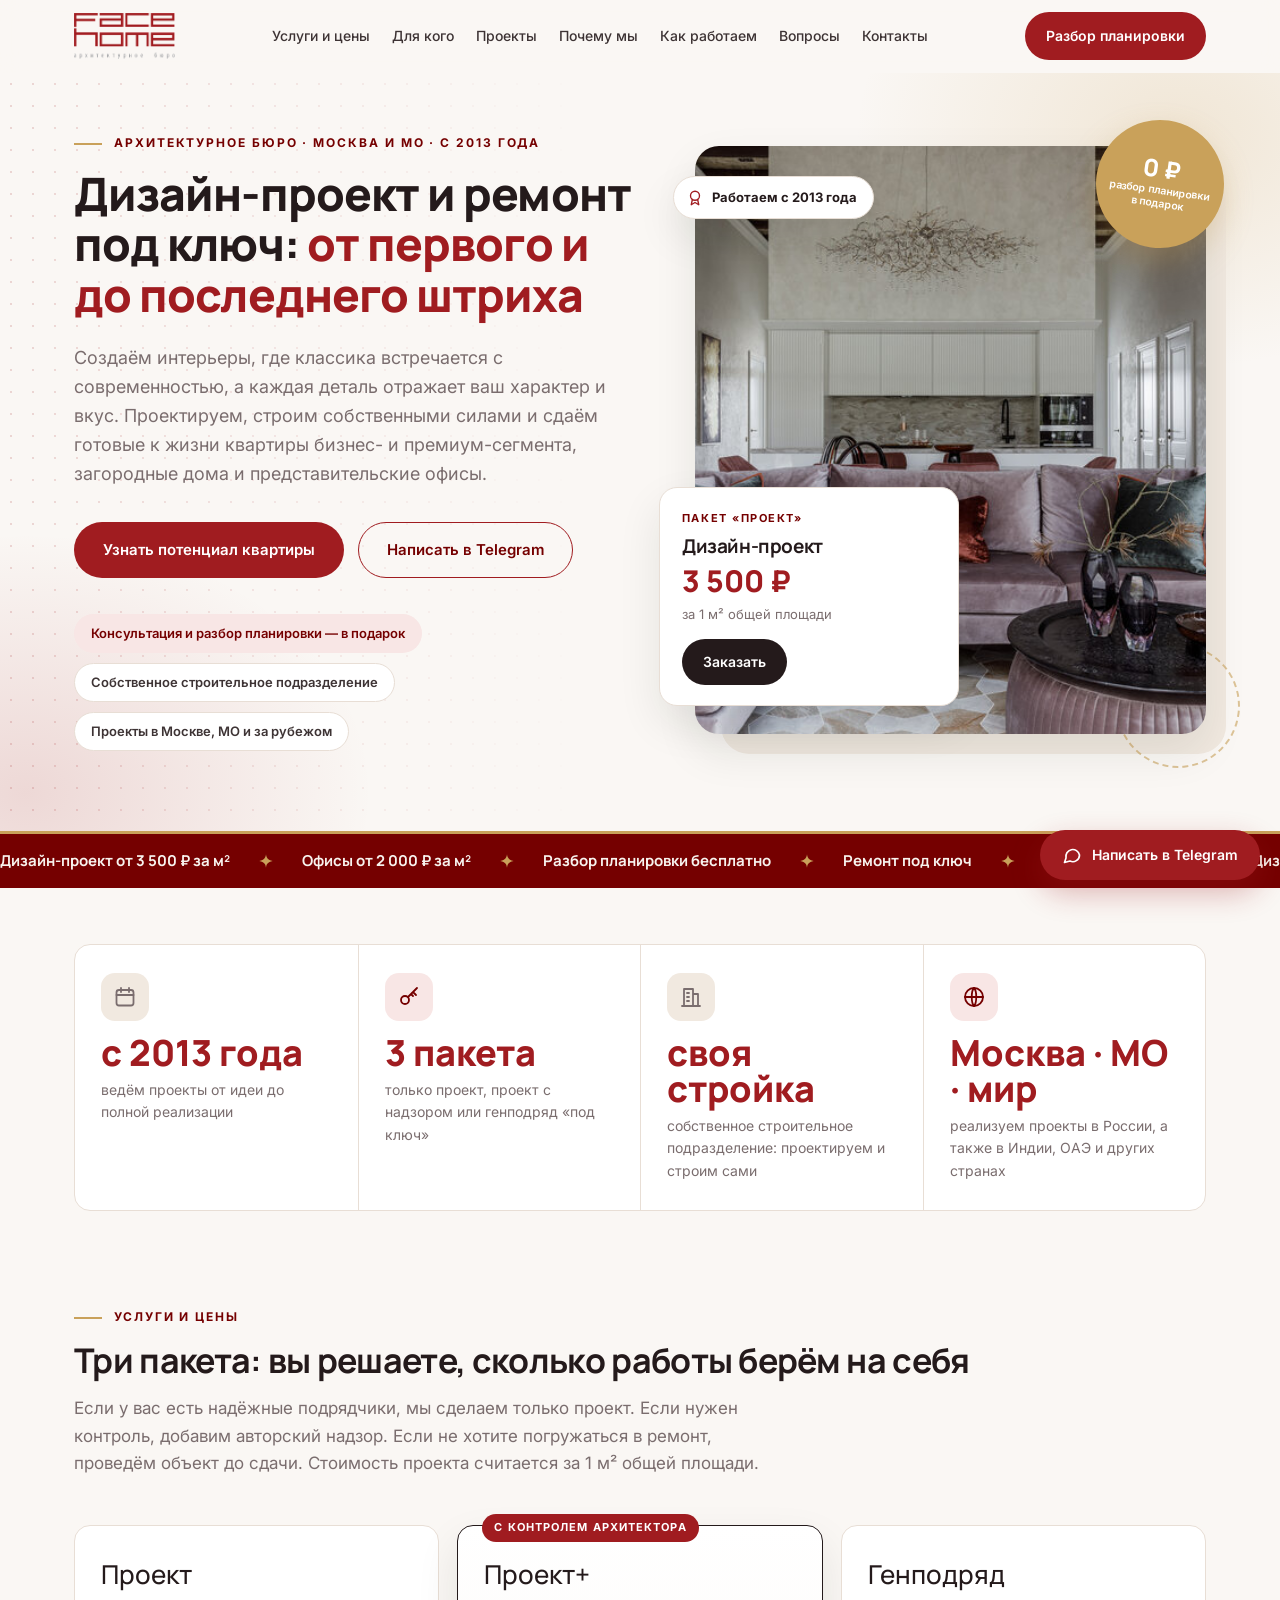
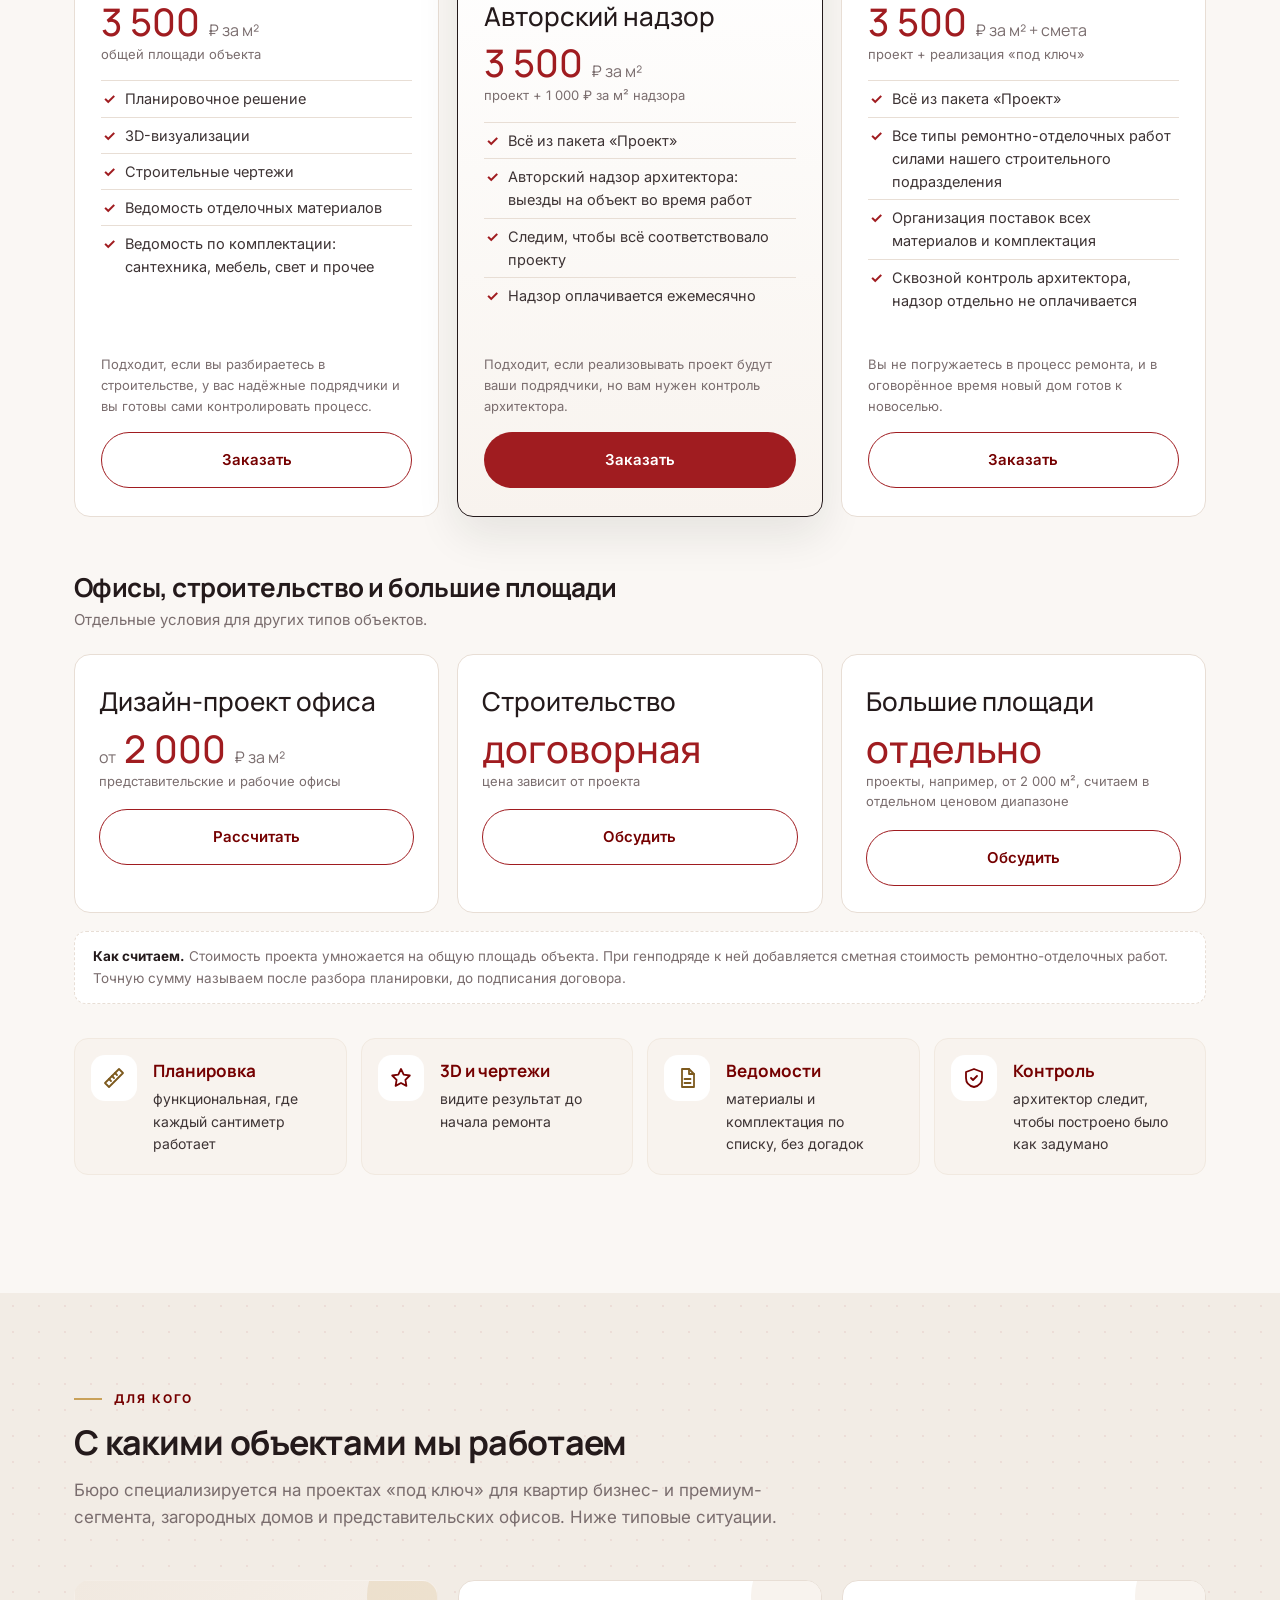
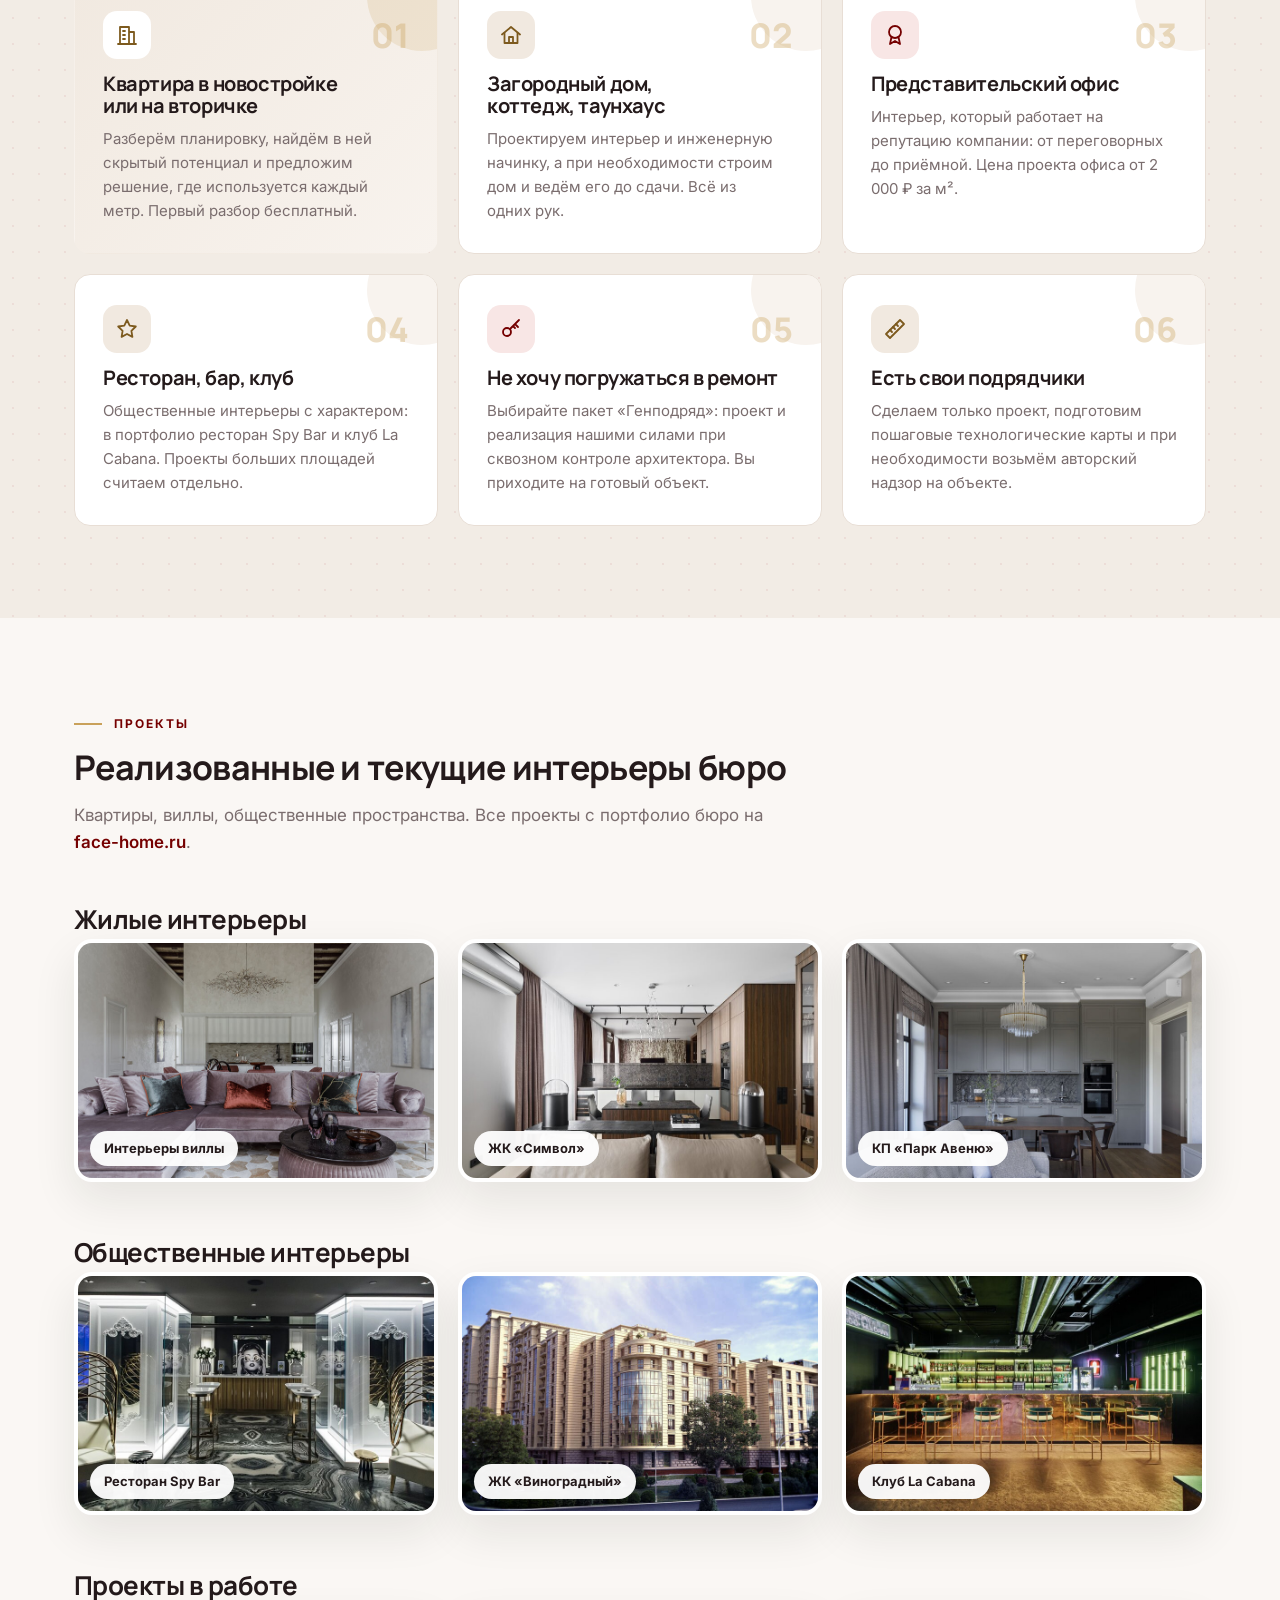
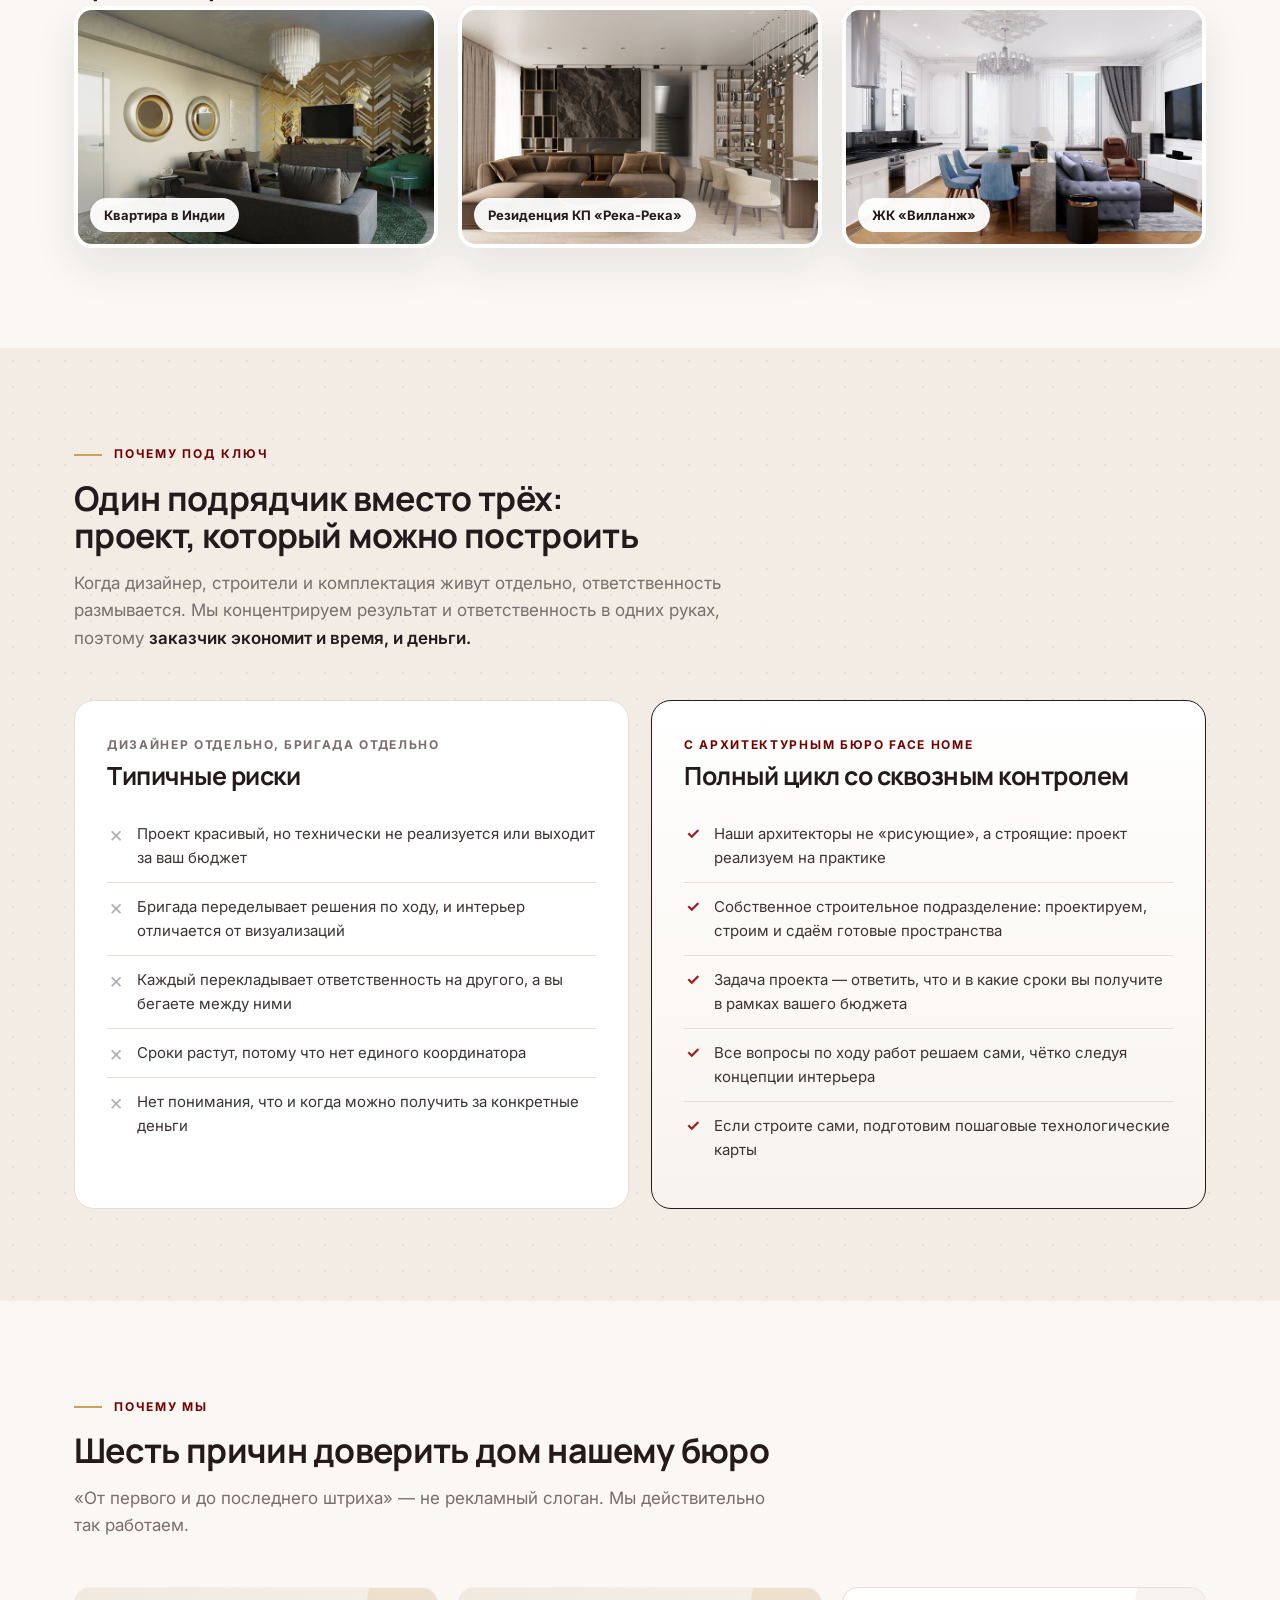
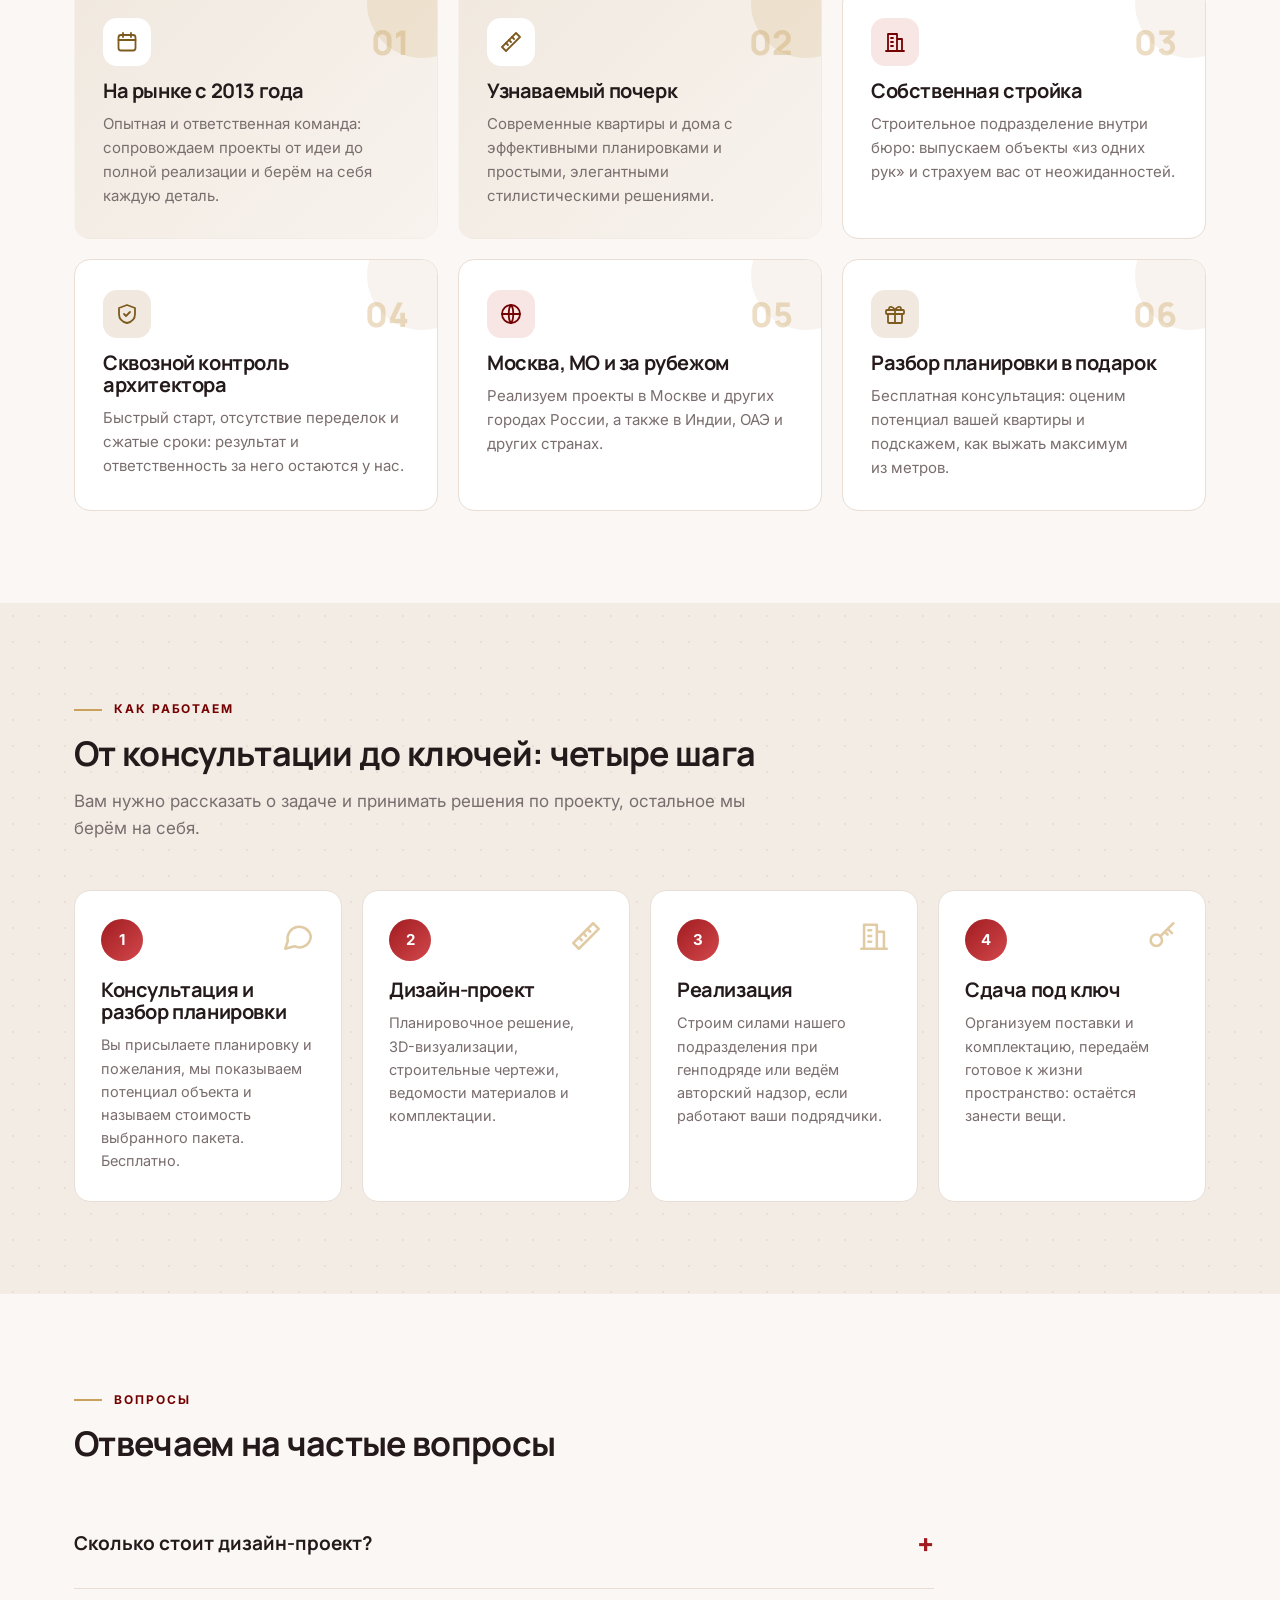
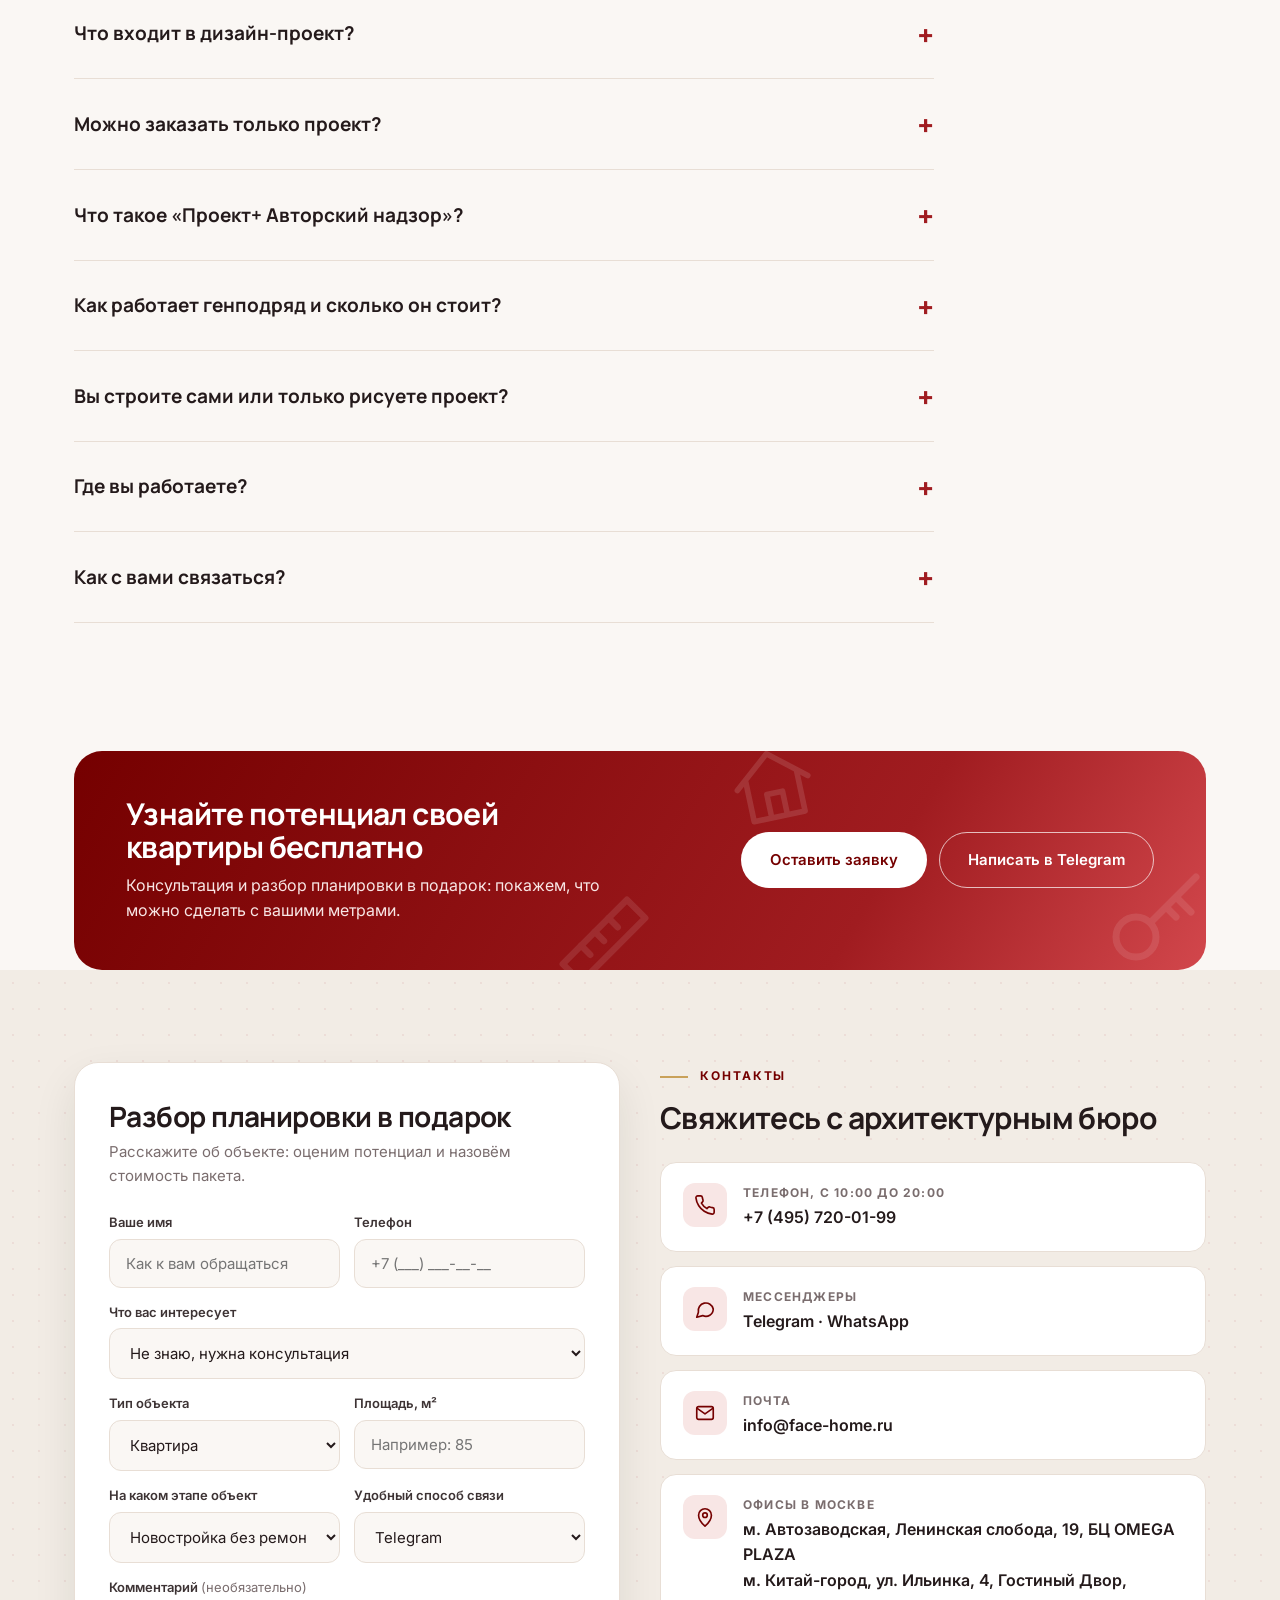
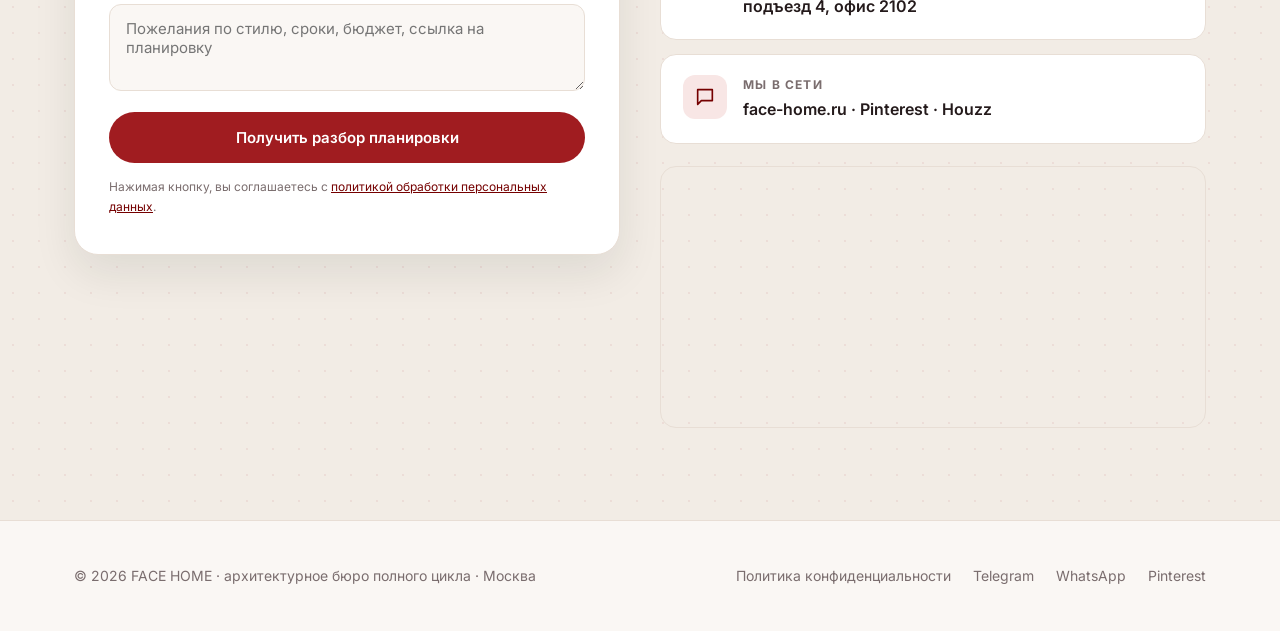
==== index.html @ 3a7ed7e4 "init: landing for FACE HOME" ====
<!DOCTYPE html>
<html lang="ru">
<head>
<meta charset="UTF-8">
<meta name="viewport" content="width=device-width, initial-scale=1.0">
<meta name="robots" content="noindex, nofollow">
<title>Дизайн-проект и ремонт под ключ в Москве: архитектурное бюро FACE HOME</title>
<meta name="description" content="FACE HOME: архитектурное бюро полного цикла с собственным строительным подразделением. Дизайн-проект квартир, домов и офисов от 3 500 ₽ за м², ремонт под ключ, авторский надзор. Москва и МО, с 2013 года. Разбор планировки бесплатно.">
<link rel="icon" href="img/favicon.svg" type="image/svg+xml">
<link rel="preconnect" href="https://fonts.googleapis.com">
<link rel="preconnect" href="https://fonts.gstatic.com" crossorigin>
<link href="https://fonts.googleapis.com/css2?family=Manrope:wght@500;600;700;800&family=Inter:wght@400;500;600;700&display=swap" rel="stylesheet">
<link rel="stylesheet" href="styles.css">
<link rel="stylesheet" href="blog/blog.css">
<link rel="alternate" type="application/rss+xml" title="Блог" href="feed.xml">
</head>
<body>
<svg width="0" height="0" style="position:absolute" aria-hidden="true"><defs>
<symbol id="i-shield" viewBox="0 0 24 24"><path d="M12 3l8 3v6c0 5-3.5 8-8 9-4.5-1-8-4-8-9V6z"/><path d="m9 12 2 2 4-4"/></symbol>
<symbol id="i-award" viewBox="0 0 24 24"><circle cx="12" cy="9" r="6"/><path d="m8.5 14-1.5 7 5-3 5 3-1.5-7"/></symbol>
<symbol id="i-gift" viewBox="0 0 24 24"><rect x="3" y="8" width="18" height="4" rx="1"/><path d="M12 8v13M5 12v8a1 1 0 0 0 1 1h12a1 1 0 0 0 1-1v-8"/><path d="M12 8c-2-4-6-4-6-1.5S10 8 12 8zm0 0c2-4 6-4 6-1.5S14 8 12 8z"/></symbol>
<symbol id="i-clock" viewBox="0 0 24 24"><circle cx="12" cy="12" r="9"/><path d="M12 7v5l3 2"/></symbol>
<symbol id="i-check" viewBox="0 0 24 24"><path d="m5 12 5 5 9-10"/></symbol>
<symbol id="i-chat" viewBox="0 0 24 24"><path d="M21 12a8 8 0 0 1-11.5 7.2L3 21l1.8-5.5A8 8 0 1 1 21 12z"/></symbol>
<symbol id="i-pin" viewBox="0 0 24 24"><path d="M12 22s7-6.2 7-12a7 7 0 1 0-14 0c0 5.800 7 12 7 12z"/><circle cx="12" cy="10" r="2.500"/></symbol>
<symbol id="i-cal" viewBox="0 0 24 24"><rect x="3.500" y="5" width="17" height="15.500" rx="2.500"/><path d="M3.500 10h17M8 3v4M16 3v4"/></symbol>
<symbol id="i-doc" viewBox="0 0 24 24"><path d="M7 3h7l5 5v13H7z"/><path d="M14 3v5h5M9.500 13h6M9.500 17h6"/></symbol>
<symbol id="i-percent" viewBox="0 0 24 24"><path d="M19 5 5 19"/><circle cx="7" cy="7" r="2.200"/><circle cx="17" cy="17" r="2.200"/></symbol>
<symbol id="i-scale" viewBox="0 0 24 24"><path d="M12 3v18M7 21h10M5 7h14"/><path d="m5 7-3 7a3 3 0 0 0 6 0zM19 7l-3 7a3 3 0 0 0 6 0z"/></symbol>
<symbol id="i-mail" viewBox="0 0 24 24"><rect x="3" y="5" width="18" height="14" rx="2"/><path d="m3.500 7 8.500 6 8.500-6"/></symbol>
<symbol id="i-star" viewBox="0 0 24 24"><path d="m12 3 2.700 5.600 6.100.9-4.400 4.300 1 6.100L12 17l-5.400 2.900 1-6.100L3.200 9.500l6.100-.9z"/></symbol>
<symbol id="i-spark" viewBox="0 0 24 24"><path d="M12 2c.6 5 2.400 8.400 10 10-7.600 1.600-9.400 5-10 10-.6-5-2.400-8.400-10-10 7.600-1.600 9.400-5 10-10z" fill="currentColor" stroke="none"/></symbol>
<symbol id="i-home" viewBox="0 0 24 24"><path d="M3 11.500 12 4l9 7.500"/><path d="M5.500 10v10h13V10M10 20v-6h4v6"/></symbol>
<symbol id="i-building" viewBox="0 0 24 24"><path d="M5 21V4h9v17M14 9h5v12M3 21h18M8 8h2M8 12h2M8 16h2"/></symbol>
<symbol id="i-ruler" viewBox="0 0 24 24"><path d="M3 17 17 3l4 4L7 21z"/><path d="m7 13 2 2M10 10l2 2M13 7l2 2"/></symbol>
<symbol id="i-key" viewBox="0 0 24 24"><circle cx="8" cy="15" r="4"/><path d="m11 12 9-9M16 7l3 3M14 9l2 2"/></symbol>
<symbol id="i-globe" viewBox="0 0 24 24"><circle cx="12" cy="12" r="9"/><path d="M3 12h18M12 3c3 3 3 15 0 18M12 3c-3 3-3 15 0 18"/></symbol>
</defs></svg>

<header class="header" id="header">
  <div class="header__inner">
    <a href="#top" class="logo logo--img" aria-label="FACE HOME — архитектурное бюро полного цикла">
      <img src="img/logo.png" alt="FACE HOME архитектурное бюро" width="120" height="56">
    </a>
    <nav class="nav" id="nav">
      <a href="#prices">Услуги и цены</a>
      <a href="#which">Для кого</a>
      <a href="#portfolio">Проекты</a>
      <a href="#how">Почему мы</a>
      <a href="#process">Как работаем</a>
      <a href="#faq">Вопросы</a>
      <a href="#contact">Контакты</a>
    <!-- BLOGNAV:START --><!-- BLOGNAV:END --></nav>
    <div class="header__right">
      <a href="tel:+74957200199" class="header__phone">+7 495 720-01-99</a>
      <a href="#contact" class="btn btn--primary">Разбор планировки</a>
      <button class="burger" id="burger" aria-label="Меню"><span></span></button>
    </div>
  </div>
</header>

<main id="top">

<!-- HERO -->
<section class="hero">
  <div class="container hero__grid">
    <div>
      <p class="section-tag">Архитектурное бюро · Москва и МО · с 2013 года</p>
      <h1>Дизайн-проект и ремонт под ключ: <em>от первого и до последнего штриха</em></h1>
      <p class="hero__lead">Создаём интерьеры, где классика встречается с современностью, а каждая деталь отражает ваш характер и вкус. Проектируем, строим собственными силами и сдаём готовые к жизни квартиры бизнес- и премиум-сегмента, загородные дома и представительские офисы.</p>
      <div class="hero__cta">
        <a href="#contact" class="btn btn--primary">Узнать потенциал квартиры</a>
        <a href="https://t.me/Gleb_Polonsky" target="_blank" rel="noopener" class="btn btn--outline">Написать в Telegram</a>
      </div>
      <div class="hero__chips">
        <span class="chip chip--gift">Консультация и разбор планировки — в подарок</span>
        <span class="chip">Собственное строительное подразделение</span>
        <span class="chip">Проекты в Москве, МО и за рубежом</span>
      </div>
    </div>
    <div class="hero__visual">
      <div class="hero__photo">
        <img src="img/p-villa.jpg" alt="Интерьер гостиной виллы от архитектурного бюро FACE HOME" fetchpriority="high">
      </div>
      <div class="sticker sticker--round"><b>0 ₽</b><span>разбор планировки в подарок</span></div>
      <div class="sticker sticker--tag"><svg class="ic"><use href="#i-award"/></svg>Работаем с 2013 года</div>
      <aside class="hero__card">
        <p class="hero__card-tag">Пакет «Проект»</p>
        <h3>Дизайн-проект</h3>
        <p class="hero__card-price"><b>3 500 ₽</b> <span>за 1 м² общей площади</span></p>
        <a href="#contact" data-package="Пакет «Проект» — 3 500 ₽ за м²" class="btn btn--dark">Заказать</a>
      </aside>
    </div>
  </div>
</section>

<div class="ticker" aria-hidden="true"><div class="ticker__track"><span>Дизайн-проект от 3 500 ₽ за м²</span><svg class="ic"><use href="#i-spark"/></svg><span>Офисы от 2 000 ₽ за м²</span><svg class="ic"><use href="#i-spark"/></svg><span>Разбор планировки бесплатно</span><svg class="ic"><use href="#i-spark"/></svg><span>Ремонт под ключ</span><svg class="ic"><use href="#i-spark"/></svg><span>Авторский надзор</span><svg class="ic"><use href="#i-spark"/></svg><span>Дизайн-проект от 3 500 ₽ за м²</span><svg class="ic"><use href="#i-spark"/></svg><span>Офисы от 2 000 ₽ за м²</span><svg class="ic"><use href="#i-spark"/></svg><span>Разбор планировки бесплатно</span><svg class="ic"><use href="#i-spark"/></svg><span>Ремонт под ключ</span><svg class="ic"><use href="#i-spark"/></svg><span>Авторский надзор</span><svg class="ic"><use href="#i-spark"/></svg></div></div>

<!-- STATS -->
<section class="stats">
  <div class="container">
    <div class="stats__row">
      <div class="stat"><span class="ico"><svg class="ic"><use href="#i-cal"/></svg></span><b>с 2013 года</b><span>ведём проекты от идеи до полной реализации</span></div>
      <div class="stat"><span class="ico"><svg class="ic"><use href="#i-key"/></svg></span><b>3 пакета</b><span>только проект, проект с надзором или генподряд «под ключ»</span></div>
      <div class="stat"><span class="ico"><svg class="ic"><use href="#i-building"/></svg></span><b>своя стройка</b><span>собственное строительное подразделение: проектируем и строим сами</span></div>
      <div class="stat"><span class="ico"><svg class="ic"><use href="#i-globe"/></svg></span><b>Москва · МО · мир</b><span>реализуем проекты в России, а также в Индии, ОАЭ и других странах</span></div>
    </div>
  </div>
</section>

<!-- PRICES -->
<section id="prices">
  <div class="container">
    <p class="section-tag">Услуги и цены</p>
    <h2 class="section-title">Три пакета: вы решаете, сколько работы берём на себя</h2>
    <p class="section-lead">Если у вас есть надёжные подрядчики, мы сделаем только проект. Если нужен контроль, добавим авторский надзор. Если не хотите погружаться в ремонт, проведём объект до сдачи. Стоимость проекта считается за 1 м² общей площади.</p>

    <div class="tariffs">
      <article class="tariff">
        <p class="tariff__name">Проект</p>
        <p class="tariff__price">3 500 <small>₽ за м²</small></p>
        <p class="tariff__unit">общей площади объекта</p>
        <ul class="tariff__list">
          <li>Планировочное решение</li>
          <li>3D-визуализации</li>
          <li>Строительные чертежи</li>
          <li>Ведомость отделочных материалов</li>
          <li>Ведомость по комплектации: сантехника, мебель, свет и прочее</li>
        </ul>
        <p class="tariff__unit" style="margin-top:14px">Подходит, если вы разбираетесь в строительстве, у вас надёжные подрядчики и вы готовы сами контролировать процесс.</p>
        <a href="#contact" data-package="Пакет «Проект» — 3 500 ₽ за м²" class="btn btn--outline btn--block">Заказать</a>
      </article>
      <article class="tariff tariff--hit">
        <span class="tariff__badge">С контролем архитектора</span>
        <p class="tariff__name">Проект+ Авторский надзор</p>
        <p class="tariff__price">3 500 <small>₽ за м²</small></p>
        <p class="tariff__unit">проект + 1 000 ₽ за м² надзора</p>
        <ul class="tariff__list">
          <li>Всё из пакета «Проект»</li>
          <li>Авторский надзор архитектора: выезды на объект во время работ</li>
          <li>Следим, чтобы всё соответствовало проекту</li>
          <li>Надзор оплачивается ежемесячно</li>
        </ul>
        <p class="tariff__unit" style="margin-top:14px">Подходит, если реализовывать проект будут ваши подрядчики, но вам нужен контроль архитектора.</p>
        <a href="#contact" data-package="Пакет «Проект+ Авторский надзор» — 3 500 ₽ за м² + 1 000 ₽ за м² надзора" class="btn btn--primary btn--block">Заказать</a>
      </article>
      <article class="tariff">
        <p class="tariff__name">Генподряд</p>
        <p class="tariff__price">3 500 <small>₽ за м² + смета</small></p>
        <p class="tariff__unit">проект + реализация «под ключ»</p>
        <ul class="tariff__list">
          <li>Всё из пакета «Проект»</li>
          <li>Все типы ремонтно-отделочных работ силами нашего строительного подразделения</li>
          <li>Организация поставок всех материалов и комплектация</li>
          <li>Сквозной контроль архитектора, надзор отдельно не оплачивается</li>
        </ul>
        <p class="tariff__unit" style="margin-top:14px">Вы не погружаетесь в процесс ремонта, и в оговорённое время новый дом готов к новоселью.</p>
        <a href="#contact" data-package="Пакет «Генподряд» — 3 500 ₽ за м² + смета работ" class="btn btn--outline btn--block">Заказать</a>
      </article>
    </div>

    <h3 class="subhead">Офисы, строительство и большие площади</h3>
    <p class="subhead__sub">Отдельные условия для других типов объектов.</p>
    <div class="tariffs tariffs--compact">
      <article class="tariff">
        <p class="tariff__name">Дизайн-проект офиса</p>
        <p class="tariff__price"><small>от</small> 2 000 <small>₽ за м²</small></p>
        <p class="tariff__unit">представительские и рабочие офисы</p>
        <a href="#contact" data-package="Дизайн-проект офиса — от 2 000 ₽ за м²" class="btn btn--outline btn--block">Рассчитать</a>
      </article>
      <article class="tariff">
        <p class="tariff__name">Строительство</p>
        <p class="tariff__price">договорная</p>
        <p class="tariff__unit">цена зависит от проекта</p>
        <a href="#contact" data-package="Строительство — цена договорная" class="btn btn--outline btn--block">Обсудить</a>
      </article>
      <article class="tariff">
        <p class="tariff__name">Большие площади</p>
        <p class="tariff__price">отдельно</p>
        <p class="tariff__unit">проекты, например, от 2 000 м², считаем в отдельном ценовом диапазоне</p>
        <a href="#contact" data-package="Проект большой площади (от 2 000 м²) — отдельный расчёт" class="btn btn--outline btn--block">Обсудить</a>
      </article>
    </div>
    <p class="price-note"><b>Как считаем.</b> Стоимость проекта умножается на общую площадь объекта. При генподряде к ней добавляется сметная стоимость ремонтно-отделочных работ. Точную сумму называем после разбора планировки, до подписания договора.</p>

    <div class="included" style="margin-top:34px">
      <div><span class="ico"><svg class="ic"><use href="#i-ruler"/></svg></span><b>Планировка</b>функциональная, где каждый сантиметр работает</div>
      <div><span class="ico"><svg class="ic"><use href="#i-star"/></svg></span><b>3D и чертежи</b>видите результат до начала ремонта</div>
      <div><span class="ico"><svg class="ic"><use href="#i-doc"/></svg></span><b>Ведомости</b>материалы и комплектация по списку, без догадок</div>
      <div><span class="ico"><svg class="ic"><use href="#i-shield"/></svg></span><b>Контроль</b>архитектор следит, чтобы построено было как задумано</div>
    </div>
  </div>
</section>

<!-- WHICH -->
<section id="which" class="alt">
  <div class="container">
    <p class="section-tag">Для кого</p>
    <h2 class="section-title">С какими объектами мы работаем</h2>
    <p class="section-lead">Бюро специализируется на проектах «под ключ» для квартир бизнес- и премиум-сегмента, загородных домов и представительских офисов. Ниже типовые ситуации.</p>
    <div class="offer-grid">
      <div class="offer-card offer-card--gift">
        <div class="offer-card__top"><span class="ico"><svg class="ic"><use href="#i-building"/></svg></span><div class="offer-card__num">01</div></div>
        <h3>Квартира в новостройке или на вторичке</h3>
        <p>Разберём планировку, найдём в ней скрытый потенциал и предложим решение, где используется каждый метр. Первый разбор бесплатный.</p>
      </div>
      <div class="offer-card">
        <div class="offer-card__top"><span class="ico"><svg class="ic"><use href="#i-home"/></svg></span><div class="offer-card__num">02</div></div>
        <h3>Загородный дом, коттедж, таунхаус</h3>
        <p>Проектируем интерьер и инженерную начинку, а при необходимости строим дом и ведём его до сдачи. Всё из одних рук.</p>
      </div>
      <div class="offer-card">
        <div class="offer-card__top"><span class="ico"><svg class="ic"><use href="#i-award"/></svg></span><div class="offer-card__num">03</div></div>
        <h3>Представительский офис</h3>
        <p>Интерьер, который работает на репутацию компании: от переговорных до приёмной. Цена проекта офиса от 2 000 ₽ за м².</p>
      </div>
      <div class="offer-card">
        <div class="offer-card__top"><span class="ico"><svg class="ic"><use href="#i-star"/></svg></span><div class="offer-card__num">04</div></div>
        <h3>Ресторан, бар, клуб</h3>
        <p>Общественные интерьеры с характером: в портфолио ресторан Spy Bar и клуб La Cabana. Проекты больших площадей считаем отдельно.</p>
      </div>
      <div class="offer-card">
        <div class="offer-card__top"><span class="ico"><svg class="ic"><use href="#i-key"/></svg></span><div class="offer-card__num">05</div></div>
        <h3>Не хочу погружаться в ремонт</h3>
        <p>Выбирайте пакет «Генподряд»: проект и реализация нашими силами при сквозном контроле архитектора. Вы приходите на готовый объект.</p>
      </div>
      <div class="offer-card">
        <div class="offer-card__top"><span class="ico"><svg class="ic"><use href="#i-ruler"/></svg></span><div class="offer-card__num">06</div></div>
        <h3>Есть свои подрядчики</h3>
        <p>Сделаем только проект, подготовим пошаговые технологические карты и при необходимости возьмём авторский надзор на объекте.</p>
      </div>
    </div>
  </div>
</section>

<!-- PORTFOLIO -->
<section id="portfolio">
  <div class="container">
    <p class="section-tag">Проекты</p>
    <h2 class="section-title">Реализованные и текущие интерьеры бюро</h2>
    <p class="section-lead">Квартиры, виллы, общественные пространства. Все проекты с портфолио бюро на <a href="https://face-home.ru/portfolio" target="_blank" rel="noopener" style="color:var(--clr-accent-dark);font-weight:600">face-home.ru</a>.</p>

    <h3 class="subhead" style="margin-top:0">Жилые интерьеры</h3>
    <div class="pf-grid">
      <figure><img src="img/p-villa.jpg" alt="Интерьеры виллы" loading="lazy"><figcaption>Интерьеры виллы</figcaption></figure>
      <figure><img src="img/p-simvol.jpg" alt="ЖК «Символ»" loading="lazy"><figcaption>ЖК «Символ»</figcaption></figure>
      <figure><img src="img/p-park.jpg" alt="КП «Парк Авеню»" loading="lazy"><figcaption>КП «Парк Авеню»</figcaption></figure>
    </div>

    <h3 class="subhead">Общественные интерьеры</h3>
    <div class="pf-grid">
      <figure><img src="img/p-spybar.jpg" alt="Ресторан Spy Bar" loading="lazy"><figcaption>Ресторан Spy Bar</figcaption></figure>
      <figure><img src="img/p-vinograd.jpg" alt="ЖК «Виноградный»" loading="lazy"><figcaption>ЖК «Виноградный»</figcaption></figure>
      <figure><img src="img/p-cabana.jpg" alt="Клуб La Cabana" loading="lazy"><figcaption>Клуб La Cabana</figcaption></figure>
    </div>

    <h3 class="subhead">Проекты в работе</h3>
    <div class="pf-grid">
      <figure><img src="img/p-india.jpg" alt="Квартира в Индии" loading="lazy"><figcaption>Квартира в Индии</figcaption></figure>
      <figure><img src="img/p-reka.jpg" alt="Резиденция КП «Река-Река»" loading="lazy"><figcaption>Резиденция КП «Река-Река»</figcaption></figure>
      <figure><img src="img/p-villanzh.jpg" alt="ЖК «Вилланж»" loading="lazy"><figcaption>ЖК «Вилланж»</figcaption></figure>
    </div>
  </div>
</section>

<!-- WHY -->
<section id="why" class="alt">
  <div class="container">
    <p class="section-tag">Почему под ключ</p>
    <h2 class="section-title">Один подрядчик вместо трёх: проект, который можно построить</h2>
    <p class="section-lead">Когда дизайнер, строители и комплектация живут отдельно, ответственность размывается. Мы концентрируем результат и ответственность в одних руках, поэтому <b>заказчик экономит и время, и деньги.</b></p>
    <div class="versus">
      <div class="versus__col">
        <p class="versus__label">Дизайнер отдельно, бригада отдельно</p>
        <h3>Типичные риски</h3>
        <ul>
          <li>Проект красивый, но технически не реализуется или выходит за ваш бюджет</li>
          <li>Бригада переделывает решения по ходу, и интерьер отличается от визуализаций</li>
          <li>Каждый перекладывает ответственность на другого, а вы бегаете между ними</li>
          <li>Сроки растут, потому что нет единого координатора</li>
          <li>Нет понимания, что и когда можно получить за конкретные деньги</li>
        </ul>
      </div>
      <div class="versus__col versus__col--good">
        <p class="versus__label">С архитектурным бюро FACE HOME</p>
        <h3>Полный цикл со сквозным контролем</h3>
        <ul>
          <li>Наши архитекторы не «рисующие», а строящие: проект реализуем на практике</li>
          <li>Собственное строительное подразделение: проектируем, строим и сдаём готовые пространства</li>
          <li>Задача проекта — ответить, что и в какие сроки вы получите в рамках вашего бюджета</li>
          <li>Все вопросы по ходу работ решаем сами, чётко следуя концепции интерьера</li>
          <li>Если строите сами, подготовим пошаговые технологические карты</li>
        </ul>
      </div>
    </div>
  </div>
</section>

<!-- HOW -->
<section id="how">
  <div class="container">
    <p class="section-tag">Почему мы</p>
    <h2 class="section-title">Шесть причин доверить дом нашему бюро</h2>
    <p class="section-lead">«От первого и до последнего штриха» — не рекламный слоган. Мы действительно так работаем.</p>
    <div class="offer-grid">
      <div class="offer-card offer-card--gift">
        <div class="offer-card__top"><span class="ico"><svg class="ic"><use href="#i-cal"/></svg></span><div class="offer-card__num">01</div></div>
        <h3>На рынке с 2013 года</h3>
        <p>Опытная и ответственная команда: сопровождаем проекты от идеи до полной реализации и берём на себя каждую деталь.</p>
      </div>
      <div class="offer-card offer-card--gift">
        <div class="offer-card__top"><span class="ico"><svg class="ic"><use href="#i-ruler"/></svg></span><div class="offer-card__num">02</div></div>
        <h3>Узнаваемый почерк</h3>
        <p>Современные квартиры и дома с эффективными планировками и простыми, элегантными стилистическими решениями.</p>
      </div>
      <div class="offer-card">
        <div class="offer-card__top"><span class="ico"><svg class="ic"><use href="#i-building"/></svg></span><div class="offer-card__num">03</div></div>
        <h3>Собственная стройка</h3>
        <p>Строительное подразделение внутри бюро: выпускаем объекты «из одних рук» и страхуем вас от неожиданностей.</p>
      </div>
      <div class="offer-card">
        <div class="offer-card__top"><span class="ico"><svg class="ic"><use href="#i-shield"/></svg></span><div class="offer-card__num">04</div></div>
        <h3>Сквозной контроль архитектора</h3>
        <p>Быстрый старт, отсутствие переделок и сжатые сроки: результат и ответственность за него остаются у нас.</p>
      </div>
      <div class="offer-card">
        <div class="offer-card__top"><span class="ico"><svg class="ic"><use href="#i-globe"/></svg></span><div class="offer-card__num">05</div></div>
        <h3>Москва, МО и за рубежом</h3>
        <p>Реализуем проекты в Москве и других городах России, а также в Индии, ОАЭ и других странах.</p>
      </div>
      <div class="offer-card">
        <div class="offer-card__top"><span class="ico"><svg class="ic"><use href="#i-gift"/></svg></span><div class="offer-card__num">06</div></div>
        <h3>Разбор планировки в подарок</h3>
        <p>Бесплатная консультация: оценим потенциал вашей квартиры и подскажем, как выжать максимум из метров.</p>
      </div>
    </div>
  </div>
</section>

<!-- PROCESS -->
<section id="process" class="alt">
  <div class="container">
    <p class="section-tag">Как работаем</p>
    <h2 class="section-title">От консультации до ключей: четыре шага</h2>
    <p class="section-lead">Вам нужно рассказать о задаче и принимать решения по проекту, остальное мы берём на себя.</p>
    <div class="steps steps--4">
      <div class="step">
        <span class="step__n">1</span>
        <svg class="ic step__ic"><use href="#i-chat"/></svg>
        <h3>Консультация и разбор планировки</h3>
        <p>Вы присылаете планировку и пожелания, мы показываем потенциал объекта и называем стоимость выбранного пакета. Бесплатно.</p>
      </div>
      <div class="step">
        <span class="step__n">2</span>
        <svg class="ic step__ic"><use href="#i-ruler"/></svg>
        <h3>Дизайн-проект</h3>
        <p>Планировочное решение, 3D-визуализации, строительные чертежи, ведомости материалов и комплектации.</p>
      </div>
      <div class="step">
        <span class="step__n">3</span>
        <svg class="ic step__ic"><use href="#i-building"/></svg>
        <h3>Реализация</h3>
        <p>Строим силами нашего подразделения при генподряде или ведём авторский надзор, если работают ваши подрядчики.</p>
      </div>
      <div class="step">
        <span class="step__n">4</span>
        <svg class="ic step__ic"><use href="#i-key"/></svg>
        <h3>Сдача под ключ</h3>
        <p>Организуем поставки и комплектацию, передаём готовое к жизни пространство: остаётся занести вещи.</p>
      </div>
    </div>
  </div>
</section>

<!-- FAQ -->
<section id="faq">
  <div class="container">
    <p class="section-tag">Вопросы</p>
    <h2 class="section-title">Отвечаем на частые вопросы</h2>
    <div class="faq" style="margin-top:36px">
      <details class="faq__item">
        <summary>Сколько стоит дизайн-проект?</summary>
        <p>Пакет «Проект» для квартир и домов стоит 3 500 ₽ за 1 м² общей площади, для офисов цена от 2 000 ₽ за м². Стоимость умножается на площадь объекта. Проекты больших площадей, например от 2 000 м², рассматриваются в отдельном ценовом диапазоне. Точную сумму называем после разбора планировки.</p>
      </details>
      <details class="faq__item">
        <summary>Что входит в дизайн-проект?</summary>
        <p>Планировочное решение, 3D-визуализации, строительные чертежи, ведомость отделочных материалов и ведомость по комплектации (сантехника, мебель, свет и прочее). По этим документам можно строить силами любых подрядчиков.</p>
      </details>
      <details class="faq__item">
        <summary>Можно заказать только проект?</summary>
        <p>Да. Если вы разбираетесь в строительстве, у вас есть надёжные подрядчики и вы готовы сами контролировать процесс, мы разработаем только дизайн-проект. Для самостоятельной реализации подготовим пошаговую инструкцию в виде технологических карт.</p>
      </details>
      <details class="faq__item">
        <summary>Что такое «Проект+ Авторский надзор»?</summary>
        <p>Это проект плюс контроль архитектора во время работ ваших подрядчиков: выезды на объект и проверка, что всё соответствует проекту. Стоимость: 3 500 ₽ за м² за проект и 1 000 ₽ за м² за надзор, надзор оплачивается ежемесячно.</p>
      </details>
      <details class="faq__item">
        <summary>Как работает генподряд и сколько он стоит?</summary>
        <p>Мы ведём объект до сдачи: проект, ремонтно-отделочные работы силами собственного строительного подразделения, организация поставок материалов и комплектация, авторский надзор. Стоимость: 3 500 ₽ за м² проекта плюс сметная стоимость работ. При генподряде надзор отдельно не оплачивается.</p>
      </details>
      <details class="faq__item">
        <summary>Вы строите сами или только рисуете проект?</summary>
        <p>У бюро есть собственное строительное подразделение, поэтому мы проектируем, строим и сдаём готовые пространства. Наши архитекторы строящие, а не только рисующие: проект технически реализуем и укладывается в ваш бюджет. Цена строительства договорная и зависит от проекта.</p>
      </details>
      <details class="faq__item">
        <summary>Где вы работаете?</summary>
        <p>В Москве и Московской области, в других городах России, а также за рубежом: в Индии, ОАЭ и других странах.</p>
      </details>
      <details class="faq__item">
        <summary>Как с вами связаться?</summary>
        <p>Через форму на сайте, по телефону +7 495 720-01-99 (с 10:00 до 20:00), в <a href="https://wa.me/79654140123" target="_blank" rel="noopener">WhatsApp</a>, в <a href="https://t.me/Gleb_Polonsky" target="_blank" rel="noopener">Telegram</a> или по почте info@face-home.ru. Офисы: Москва, Ленинская слобода, 19 (БЦ OMEGA PLAZA) и Москва, ул. Ильинка, 4 (Гостиный Двор, офис 2102).</p>
      </details>
    </div>
  </div>
</section>

<!-- BAND -->
<section class="band-wrap">
  <div class="container">
    <div class="band">
      <svg class="deco deco--b1" aria-hidden="true"><use href="#i-home"/></svg>
      <svg class="deco deco--b2" aria-hidden="true"><use href="#i-ruler"/></svg>
      <svg class="deco deco--b3" aria-hidden="true"><use href="#i-key"/></svg>
      <div>
        <h2>Узнайте потенциал своей квартиры бесплатно</h2>
        <p>Консультация и разбор планировки в подарок: покажем, что можно сделать с вашими метрами.</p>
      </div>
      <div class="band__btns">
        <a href="#contact" class="btn btn--light">Оставить заявку</a>
        <a href="https://t.me/Gleb_Polonsky" target="_blank" rel="noopener" class="btn btn--ghost">Написать в Telegram</a>
      </div>
    </div>
  </div>
</section>

<!-- CONTACT -->
<section id="contact" class="alt">
  <div class="container contact__grid">
    <form class="form leadForm" id="leadForm" novalidate>
      <h3>Разбор планировки в подарок</h3>
      <p class="form__sub">Расскажите об объекте: оценим потенциал и назовём стоимость пакета.</p>
      <input type="text" name="_gotcha" style="display:none" tabindex="-1" autocomplete="off">
      <div class="field-row">
        <div class="field">
          <label for="f-name">Ваше имя</label>
          <input type="text" id="f-name" name="name" placeholder="Как к вам обращаться" required>
        </div>
        <div class="field">
          <label for="f-phone">Телефон</label>
          <input type="tel" id="f-phone" name="phone" placeholder="+7 (___) ___-__-__" required>
        </div>
      </div>
      <div class="field">
        <label for="f-package">Что вас интересует</label>
        <select id="f-package" name="package">
          <option value="Не знаю, нужна консультация">Не знаю, нужна консультация</option>
          <option value="Пакет «Проект» — 3 500 ₽ за м²">Пакет «Проект» — 3 500 ₽ за м²</option>
          <option value="Пакет «Проект+ Авторский надзор» — 3 500 ₽ за м² + 1 000 ₽ за м² надзора">Проект+ Авторский надзор — 3 500 + 1 000 ₽ за м²</option>
          <option value="Пакет «Генподряд» — 3 500 ₽ за м² + смета работ">Генподряд (под ключ) — 3 500 ₽ за м² + смета</option>
          <option value="Дизайн-проект офиса — от 2 000 ₽ за м²">Дизайн-проект офиса — от 2 000 ₽ за м²</option>
          <option value="Строительство — цена договорная">Строительство — цена договорная</option>
          <option value="Проект большой площади (от 2 000 м²) — отдельный расчёт">Большая площадь (от 2 000 м²)</option>
        </select>
      </div>
      <div class="field-row">
        <div class="field">
          <label for="f-object">Тип объекта</label>
          <select id="f-object" name="object">
            <option value="Квартира">Квартира</option>
            <option value="Загородный дом / коттедж / таунхаус">Дом, коттедж, таунхаус</option>
            <option value="Офис">Офис</option>
            <option value="Ресторан / бар / общественное пространство">Ресторан, бар, общественное пространство</option>
            <option value="Другое">Другое</option>
          </select>
        </div>
        <div class="field">
          <label for="f-area">Площадь, м²</label>
          <input type="text" id="f-area" name="area" placeholder="Например: 85">
        </div>
      </div>
      <div class="field-row">
        <div class="field">
          <label for="f-stage">На каком этапе объект</label>
          <select id="f-stage" name="stage">
            <option value="Новостройка, ещё без ремонта">Новостройка без ремонта</option>
            <option value="Вторичка, нужен ремонт">Вторичка, нужен ремонт</option>
            <option value="Дом строится или готов">Дом строится или готов</option>
            <option value="Только присматриваюсь">Только присматриваюсь</option>
          </select>
        </div>
        <div class="field">
          <label for="f-messenger">Удобный способ связи</label>
          <select id="f-messenger" name="messenger">
            <option value="Telegram">Telegram</option>
            <option value="WhatsApp">WhatsApp</option>
            <option value="Звонок">Только звонок</option>
          </select>
        </div>
      </div>
      <div class="field">
        <label for="f-comment">Комментарий <span style="font-weight:400;color:var(--clr-text-soft)">(необязательно)</span></label>
        <textarea id="f-comment" name="comment" rows="3" placeholder="Пожелания по стилю, сроки, бюджет, ссылка на планировку"></textarea>
      </div>
      <button type="submit" class="btn btn--primary btn--block">Получить разбор планировки</button>
      <p class="form__agree">Нажимая кнопку, вы соглашаетесь с <a href="privacy.html" target="_blank">политикой обработки персональных данных</a>.</p>
    </form>

    <div>
      <p class="section-tag">Контакты</p>
      <h2 class="section-title" style="font-size:30px">Свяжитесь с архитектурным бюро</h2>
      <div class="contacts" style="margin-top:28px">
        <div class="contact-card">
          <div class="contact-card__icon"><svg viewBox="0 0 24 24" fill="none" stroke="currentColor" stroke-width="1.8" stroke-linecap="round" stroke-linejoin="round"><path d="M22 16.9v3a2 2 0 0 1-2.2 2 19.8 19.8 0 0 1-8.6-3.1 19.5 19.5 0 0 1-6-6A19.8 19.8 0 0 1 2.1 4.2 2 2 0 0 1 4.1 2h3a2 2 0 0 1 2 1.7c.1 1 .4 1.9.7 2.8a2 2 0 0 1-.5 2.1L8.1 9.900a16 16 0 0 0 6 6l1.300-1.300a2 2 0 0 1 2.100-.4c.9.3 1.800.6 2.800.7a2 2 0 0 1 1.700 2z"/></svg></div>
          <div><small>Телефон, с 10:00 до 20:00</small><b><a href="tel:+74957200199">+7 (495) 720-01-99</a></b></div>
        </div>
        <div class="contact-card">
          <div class="contact-card__icon"><svg class="ic"><use href="#i-chat"/></svg></div>
          <div><small>Мессенджеры</small><b><a href="https://t.me/Gleb_Polonsky" target="_blank" rel="noopener">Telegram</a> · <a href="https://wa.me/79654140123" target="_blank" rel="noopener">WhatsApp</a></b></div>
        </div>
        <div class="contact-card">
          <div class="contact-card__icon"><svg class="ic"><use href="#i-mail"/></svg></div>
          <div><small>Почта</small><b><a href="mailto:info@face-home.ru">info@face-home.ru</a></b></div>
        </div>
        <div class="contact-card">
          <div class="contact-card__icon"><svg class="ic"><use href="#i-pin"/></svg></div>
          <div><small>Офисы в Москве</small><b>м. Автозаводская, Ленинская слобода, 19, БЦ OMEGA PLAZA<br>м. Китай-город, ул. Ильинка, 4, Гостиный Двор, подъезд 4, офис 2102</b></div>
        </div>
        <div class="contact-card">
          <div class="contact-card__icon"><svg viewBox="0 0 24 24" fill="none" stroke="currentColor" stroke-width="1.8" stroke-linecap="round" stroke-linejoin="round"><path d="M4 4h16v12H8l-4 4z"/></svg></div>
          <div><small>Мы в сети</small><b><a href="https://face-home.ru/" target="_blank" rel="noopener">face-home.ru</a> · <a href="https://ru.pinterest.com/facehomeinteriordesign/" target="_blank" rel="noopener">Pinterest</a> · <a href="https://www.houzz.ru/pro/gleb-polonskiy/gleb-polonskiy" target="_blank" rel="noopener">Houzz</a></b></div>
        </div>
      </div>
      <div class="map" style="margin-top:22px"><iframe src="https://yandex.ru/map-widget/v1/?ll=37.656000%2C55.708000&z=15&pt=37.656000%2C55.708000%2Cpm2rdm" title="Карта: архитектурное бюро FACE HOME, Москва, Ленинская слобода, 19" loading="lazy"></iframe></div>
    </div>
  </div>
</section>

<!-- BLOG:START --><!-- BLOG:END -->
</main>

<footer class="footer">
  <div class="container footer__inner">
    <div>© <span id="year">2026</span> FACE HOME · архитектурное бюро полного цикла · Москва</div>
    <div class="footer__links">
      <a href="privacy.html">Политика конфиденциальности</a>
      <a href="https://t.me/Gleb_Polonsky" target="_blank" rel="noopener">Telegram</a>
      <a href="https://wa.me/79654140123" target="_blank" rel="noopener">WhatsApp</a>
      <a href="https://ru.pinterest.com/facehomeinteriordesign/" target="_blank" rel="noopener">Pinterest</a>
    </div>
  </div>
</footer>

<a href="https://t.me/Gleb_Polonsky" target="_blank" rel="noopener" class="fab" aria-label="Написать в Telegram">
  <svg viewBox="0 0 24 24" fill="none" stroke="currentColor" stroke-width="2" stroke-linecap="round" stroke-linejoin="round"><path d="M21 12a8 8 0 0 1-11.5 7.2L3 21l1.8-5.5A8 8 0 1 1 21 12z"/></svg>
  <span>Написать в Telegram</span>
</a>

<script src="script.js"></script>
</body>
</html>
---- styles.css ----
:root {
  --clr-bg: #faf7f4;
  --clr-bg-alt: #f2ece5;
  --clr-surface: #ffffff;
  --clr-ink: #241a1b;
  --clr-text: #3d3334;
  --clr-text-soft: #7a6d6e;
  --clr-line: #e8ded5;
  --clr-accent: #a01c20;
  --clr-accent-dark: #750000;
  --clr-accent-soft: #f8e6e5;
  --clr-warm: #c9a15a;
  --clr-warm-dark: #7d5a1e;
  --clr-sand: #f1e9e0;
  --clr-sand-2: #f8f3ee;
  --radius: 16px;
  --shadow: 0 18px 44px rgba(20, 30, 25, 0.09);
  --ff-head: 'Manrope', 'Inter', sans-serif;
  --ff-body: 'Inter', sans-serif;
}

* { box-sizing: border-box; margin: 0; padding: 0; }
html { scroll-behavior: smooth; }
body {
  font-family: var(--ff-body);
  background: var(--clr-bg);
  color: var(--clr-text);
  line-height: 1.6;
  -webkit-font-smoothing: antialiased;
}
img { max-width: 100%; display: block; }
a { color: inherit; text-decoration: none; }
ul { list-style: none; }
h1, h2, h3, h4 { font-family: var(--ff-head); font-weight: 700; color: var(--clr-ink); line-height: 1.1; letter-spacing: -0.02em; }
.container { max-width: 1180px; margin: 0 auto; padding: 0 24px; }
section { padding: 92px 0; }
.section-tag {
  display: inline-block;
  font-size: 12px;
  font-weight: 700;
  letter-spacing: 0.16em;
  text-transform: uppercase;
  color: var(--clr-accent-dark);
  margin-bottom: 16px;
}
.section-tag::before { content: ''; display: inline-block; width: 28px; height: 2px; background: var(--clr-accent); vertical-align: middle; margin-right: 12px; }
.section-title { font-size: 34px; max-width: 800px; margin-bottom: 16px; }
.section-lead { font-size: 17px; color: var(--clr-text-soft); max-width: 720px; margin-bottom: 48px; }

/* Buttons */
.btn {
  display: inline-flex;
  align-items: center;
  justify-content: center;
  gap: 8px;
  font-family: var(--ff-body);
  font-weight: 600;
  font-size: 15px;
  padding: 15px 28px;
  border-radius: 999px;
  border: 1px solid transparent;
  cursor: pointer;
  transition: all 0.2s ease;
  white-space: nowrap;
}
.btn--primary { background: var(--clr-accent); color: #fff; }
.btn--primary:hover { background: var(--clr-accent-dark); }
.btn--dark { background: var(--clr-ink); color: #fff; }
.btn--dark:hover { background: var(--clr-accent-dark); }
.btn--outline { background: transparent; border-color: var(--clr-ink); color: var(--clr-ink); }
.btn--outline:hover { background: var(--clr-ink); color: #fff; }
.btn--block { width: 100%; }

/* Header */
.header {
  position: sticky;
  top: 0;
  z-index: 100;
  background: rgba(250, 247, 244, 0.92);
  backdrop-filter: blur(12px);
  border-bottom: 1px solid transparent;
  transition: border-color 0.2s ease, box-shadow 0.2s ease;
}
.header.scrolled { border-bottom-color: var(--clr-line); box-shadow: 0 6px 24px rgba(20, 30, 25, 0.05); }
.header__inner { display: flex; align-items: center; justify-content: space-between; gap: 24px; min-width: 0; padding: 12px 24px; max-width: 1180px; margin: 0 auto; }
.logo { display: flex; align-items: center; flex-shrink: 0; }
.logo { gap: 10px; }
.logo svg { height: 40px; width: 40px; flex: none; }
.logo__t { font-family: var(--ff-head); font-weight: 800; font-size: 17px; letter-spacing: -0.02em; color: var(--clr-ink); line-height: 1.05; }
.logo__t em { font-style: normal; color: var(--clr-accent); }
.logo__t small { display: block; font-family: var(--ff-body); font-size: 10px; font-weight: 600; letter-spacing: 0.14em; text-transform: uppercase; color: var(--clr-text-soft); margin-top: 3px; }
.nav { display: flex; align-items: center; gap: 28px; }
.nav a { white-space: nowrap; font-size: 14px; font-weight: 500; color: var(--clr-text); transition: color 0.2s ease; }
.nav a:hover { color: var(--clr-accent); }
.header__right { display: flex; align-items: center; gap: 18px; flex-shrink: 0; }
.header__phone { font-weight: 600; font-size: 15px; white-space: nowrap; }
.burger { display: none; width: 42px; height: 42px; border: 1px solid var(--clr-line); background: var(--clr-surface); border-radius: 12px; cursor: pointer; position: relative; flex: none; }
.burger span, .burger::before, .burger::after { content: ''; position: absolute; left: 11px; right: 11px; height: 2px; background: var(--clr-ink); border-radius: 2px; transition: all 0.2s ease; }
.burger::before { top: 14px; }
.burger span { top: 20px; }
.burger::after { top: 26px; }
.burger.is-open::before { top: 20px; transform: rotate(45deg); }
.burger.is-open span { opacity: 0; }
.burger.is-open::after { top: 20px; transform: rotate(-45deg); }

/* Hero */
.hero { padding: 56px 0 80px; position: relative; overflow: hidden; }
.hero__grid { display: grid; grid-template-columns: 1.05fr 0.95fr; gap: 56px; align-items: center; position: relative; }
.hero h1 { font-size: 46px; margin-bottom: 24px; font-weight: 800; }
.hero h1 em { font-style: normal; color: var(--clr-accent); }
.hero__lead { font-size: 18px; color: var(--clr-text-soft); max-width: 560px; margin-bottom: 34px; }
.hero__cta { display: flex; flex-wrap: wrap; gap: 14px; margin-bottom: 36px; }
.hero__chips { display: flex; flex-wrap: wrap; gap: 10px; }
.chip { font-size: 13px; font-weight: 600; padding: 8px 16px; border-radius: 999px; border: 1px solid var(--clr-line); background: var(--clr-surface); color: var(--clr-text); }
.hero__visual { position: relative; }
.hero__photo { border-radius: 24px; overflow: hidden; box-shadow: var(--shadow); aspect-ratio: 4 / 4.4; background: var(--clr-bg-alt); }
.hero__photo img { width: 100%; height: 100%; object-fit: cover; }
.hero__card {
  position: absolute;
  left: -36px; bottom: 28px;
  width: 300px;
  background: var(--clr-surface);
  border: 1px solid var(--clr-line);
  border-radius: 18px;
  padding: 22px 22px 20px;
  box-shadow: var(--shadow);
}
.hero__card .hero__card-tag { font-size: 11px; font-weight: 700; letter-spacing: 0.14em; text-transform: uppercase; color: var(--clr-accent-dark); margin-bottom: 8px; }
.hero__card h3 { font-size: 19px; margin-bottom: 8px; line-height: 1.15; }
.hero__card p { font-size: 13.5px; color: var(--clr-text-soft); margin-bottom: 14px; }
.hero__card .btn { padding: 11px 20px; font-size: 14px; }

/* Stats */
.stats { padding: 0; }
.stats__row { display: grid; grid-template-columns: repeat(4, 1fr); border: 1px solid var(--clr-line); border-radius: var(--radius); background: var(--clr-surface); overflow: hidden; }
.stat { padding: 28px 26px; border-left: 1px solid var(--clr-line); }
.stat:first-child { border-left: none; }
.stat b { display: block; font-family: var(--ff-head); font-size: 36px; font-weight: 800; color: var(--clr-accent); line-height: 1; margin-bottom: 8px; }
.stat span { font-size: 14px; color: var(--clr-text-soft); }

/* Pain / solution */
.alt { background: var(--clr-bg-alt); }
.versus { display: grid; grid-template-columns: 1fr 1fr; gap: 22px; }
.versus__col { background: var(--clr-surface); border: 1px solid var(--clr-line); border-radius: 20px; padding: 34px 32px; }
.versus__col--good { border-color: var(--clr-ink); }
.versus__col .versus__label { font-size: 12px; font-weight: 700; letter-spacing: 0.14em; text-transform: uppercase; color: var(--clr-text-soft); margin-bottom: 8px; }
.versus__col--good .versus__label { color: var(--clr-accent-dark); }
.versus__col h3 { font-size: 25px; margin-bottom: 20px; }
.versus__col li { position: relative; padding: 12px 0 12px 30px; border-top: 1px solid var(--clr-line); font-size: 15px; }
.versus__col li:first-child { border-top: none; }
.versus__col li::before { content: '×'; position: absolute; left: 2px; top: 10px; font-size: 22px; line-height: 1.3; color: #b0b0b6; }
.versus__col--good li::before { content: '✓'; font-size: 16px; top: 13px; color: var(--clr-accent); font-weight: 700; }

/* Services */
.srv-grid { display: grid; grid-template-columns: repeat(4, 1fr); gap: 18px; }
.srv { background: var(--clr-surface); border: 1px solid var(--clr-line); border-radius: var(--radius); overflow: hidden; display: flex; flex-direction: column; transition: transform 0.2s ease, box-shadow 0.2s ease, border-color 0.2s ease; }
.srv:hover { transform: translateY(-4px); box-shadow: var(--shadow); border-color: var(--clr-ink); }
.srv__img { aspect-ratio: 16 / 10; overflow: hidden; background: var(--clr-bg-alt); }
.srv__img img { width: 100%; height: 100%; object-fit: cover; }
.srv__body { padding: 22px 20px 26px; display: flex; flex-direction: column; flex: 1; }
.srv .srv__price { flex: none; font-size: 12px; font-weight: 700; letter-spacing: 0.1em; text-transform: uppercase; color: var(--clr-accent-dark); margin-bottom: 8px; }
.srv h3 { font-size: 21px; margin-bottom: 10px; }
.srv p { font-size: 14px; color: var(--clr-text-soft); flex: 1; }
.srv ul { margin-top: 14px; }
.srv li { font-size: 14px; padding: 4px 0 4px 22px; position: relative; }
.srv li::before { content: ''; position: absolute; left: 0; top: 13px; width: 10px; height: 2px; background: var(--clr-accent); }

/* Pricing */
.price-block { margin-bottom: 44px; }
.price-block h3 { font-size: 30px; margin-bottom: 6px; }
.price-block > p { color: var(--clr-text-soft); font-size: 15px; margin-bottom: 20px; }
.tariffs { display: grid; grid-template-columns: repeat(3, 1fr); gap: 18px; }
.tariff { background: var(--clr-surface); border: 1px solid var(--clr-line); border-radius: var(--radius); padding: 28px 26px; display: flex; flex-direction: column; position: relative; }
.tariff--hit { border-color: var(--clr-ink); box-shadow: var(--shadow); }
.tariff__badge { position: absolute; top: -12px; left: 24px; background: var(--clr-accent); color: #fff; font-size: 11px; font-weight: 700; letter-spacing: 0.1em; text-transform: uppercase; padding: 5px 12px; border-radius: 999px; }
.tariff .tariff__name { font-family: var(--ff-head); font-size: 26px; font-weight: 500; color: var(--clr-ink); margin-bottom: 6px; }
.tariff .tariff__price { font-family: var(--ff-head); font-size: 38px; font-weight: 500; color: var(--clr-accent); line-height: 1; margin-bottom: 4px; }
.tariff .tariff__price small { font-size: 16px; color: var(--clr-text-soft); font-weight: 400; }
.tariff .tariff__unit { font-size: 13px; color: var(--clr-text-soft); margin-bottom: 16px; }
.tariff p { font-size: 14.5px; color: var(--clr-text-soft); }
.tariff .tariff__name { font-size: 26px; color: var(--clr-ink); }
.price-note { font-size: 13.5px; color: var(--clr-text-soft); background: var(--clr-surface); border: 1px dashed var(--clr-line); border-radius: 12px; padding: 14px 18px; margin-top: 18px; }
.price-note b { color: var(--clr-ink); }
.furniture-row { display: flex; align-items: center; justify-content: space-between; gap: 24px; background: var(--clr-ink); color: #fff; border-radius: 20px; padding: 32px 36px; }
.furniture-row h3 { color: #fff; font-size: 24px; margin-bottom: 6px; }
.furniture-row p { color: #d9cbbf; font-size: 15px; max-width: 640px; }

/* Offers */
.offer-grid { display: grid; grid-template-columns: repeat(3, 1fr); gap: 20px; }
.offer-card { background: var(--clr-surface); border: 1px solid var(--clr-line); border-radius: var(--radius); padding: 30px 28px; }
.offer-card__num { font-family: var(--ff-head); font-size: 38px; color: var(--clr-accent); line-height: 1; margin-bottom: 14px; font-weight: 800; }
.offer-card h3 { font-size: 20px; margin-bottom: 10px; }
.offer-card p { font-size: 15px; color: var(--clr-text-soft); }
.offer-card--gift { background: var(--clr-accent-soft); border-color: transparent; }

/* Steps */
.steps { display: grid; grid-template-columns: repeat(3, 1fr); gap: 20px; }
.step { background: var(--clr-surface); border: 1px solid var(--clr-line); border-radius: var(--radius); padding: 28px 26px; }
.step__n { display: inline-flex; width: 42px; height: 42px; align-items: center; justify-content: center; border-radius: 50%; background: var(--clr-ink); color: #fff; font-weight: 700; font-size: 15px; margin-bottom: 18px; }
.step h3 { font-size: 20px; margin-bottom: 10px; }
.step p { font-size: 14.5px; color: var(--clr-text-soft); }
.terms { margin-top: 22px; font-size: 14.5px; color: var(--clr-text-soft); background: var(--clr-surface); border-left: 3px solid var(--clr-accent); border-radius: 0 12px 12px 0; padding: 16px 20px; }

/* Portfolio */
.gallery { display: grid; grid-template-columns: repeat(12, 1fr); grid-auto-rows: 200px; gap: 14px; }
.gallery figure { border-radius: 16px; overflow: hidden; background: var(--clr-bg-alt); }
.gallery img { width: 100%; height: 100%; object-fit: cover; transition: transform 0.5s ease; }
.gallery figure:hover img { transform: scale(1.04); }
.g1 { grid-column: span 7; grid-row: span 2; }
.g2 { grid-column: span 5; }
.g3 { grid-column: span 5; }
.g4 { grid-column: span 4; grid-row: span 2; }
.g5 { grid-column: span 8; }
.g6 { grid-column: span 4; }
.g7 { grid-column: span 4; }

/* Partners */
.partners { display: grid; grid-template-columns: 1fr 1fr; gap: 40px; align-items: center; background: var(--clr-ink); border-radius: 24px; padding: 48px 48px; color: #fff; }
.partners .section-tag { color: #e3cfc8; }
.partners .section-tag::before { background: #e3cfc8; }
.partners h2 { color: #fff; font-size: 32px; margin-bottom: 14px; }
.partners p { color: #d9cbbf; font-size: 15.5px; }
.partners__list { display: grid; gap: 10px; }
.partners__list div { border: 1px solid #4a3d3e; border-radius: 12px; padding: 14px 18px; font-weight: 500; }
.partners .btn { margin-top: 22px; }

/* FAQ */
.faq { max-width: 860px; }
.faq__item { border-bottom: 1px solid var(--clr-line); }
.faq__item summary { list-style: none; cursor: pointer; padding: 24px 0; font-family: var(--ff-head); font-size: 19px; font-weight: 700; color: var(--clr-ink); display: flex; justify-content: space-between; gap: 20px; align-items: center; }
.faq__item summary::-webkit-details-marker { display: none; }
.faq__item summary::after { content: '+'; font-family: var(--ff-body); font-size: 26px; color: var(--clr-accent); flex: none; transition: transform 0.2s ease; }
.faq__item[open] summary::after { transform: rotate(45deg); }
.faq__item p { padding: 0 0 24px; color: var(--clr-text-soft); max-width: 720px; }

/* Contact */
.contact__grid { display: grid; grid-template-columns: 1fr 1fr; gap: 40px; align-items: start; }
.form { background: var(--clr-surface); border: 1px solid var(--clr-line); border-radius: 24px; padding: 38px 34px; box-shadow: var(--shadow); }
.form h3 { font-size: 28px; margin-bottom: 8px; }
.form__sub { color: var(--clr-text-soft); font-size: 15px; margin-bottom: 24px; }
.field { margin-bottom: 14px; }
.field label { display: block; font-size: 13px; font-weight: 600; margin-bottom: 6px; color: var(--clr-text); }
.field input, .field select, .field textarea {
  width: 100%;
  font-family: var(--ff-body);
  font-size: 15px;
  padding: 14px 16px;
  border: 1px solid var(--clr-line);
  border-radius: 12px;
  background: var(--clr-bg);
  color: var(--clr-ink);
  transition: border-color 0.2s ease;
}
.field input:focus, .field select:focus, .field textarea:focus { outline: none; border-color: var(--clr-accent); background: #fff; }
.field-row { display: grid; grid-template-columns: 1fr 1fr; gap: 14px; }
.form__agree { font-size: 12px; color: var(--clr-text-soft); margin-top: 14px; }
.form__agree a { color: var(--clr-accent-dark); text-decoration: underline; }
.contacts { display: grid; gap: 14px; }
.contact-card { display: flex; gap: 16px; align-items: flex-start; background: var(--clr-surface); border: 1px solid var(--clr-line); border-radius: 16px; padding: 20px 22px; }
.contact-card__icon { width: 44px; height: 44px; border-radius: 12px; background: var(--clr-accent-soft); color: var(--clr-accent-dark); display: flex; align-items: center; justify-content: center; flex: none; }
.contact-card__icon svg { width: 22px; height: 22px; }
.contact-card small { display: block; font-size: 12px; font-weight: 700; letter-spacing: 0.1em; text-transform: uppercase; color: var(--clr-text-soft); margin-bottom: 3px; }
.contact-card b { font-weight: 600; font-size: 16px; color: var(--clr-ink); }
.contact-card a:hover { color: var(--clr-accent); }
.map { border-radius: 16px; overflow: hidden; border: 1px solid var(--clr-line); }
.map iframe { display: block; width: 100%; height: 260px; border: 0; }

/* Footer */
.footer { padding: 44px 0; border-top: 1px solid var(--clr-line); font-size: 14px; color: var(--clr-text-soft); }
.footer__inner { display: flex; justify-content: space-between; align-items: center; gap: 20px; flex-wrap: wrap; }
.footer__links { display: flex; gap: 22px; flex-wrap: wrap; }
.footer a:hover { color: var(--clr-accent); }

/* FAB */
.fab { position: fixed; right: 20px; bottom: 20px; z-index: 90; display: flex; align-items: center; gap: 10px; padding: 14px 22px; background: var(--clr-accent); color: #fff; border-radius: 999px; font-weight: 600; font-size: 14px; box-shadow: 0 12px 30px rgba(160, 28, 32, 0.32); transition: background 0.2s ease; }
.fab:hover { background: var(--clr-accent-dark); }
.fab svg { width: 20px; height: 20px; }

/* Reveal */
.reveal { opacity: 0; transform: translateY(20px); transition: opacity 0.6s ease, transform 0.6s ease; }
.reveal.is-visible { opacity: 1; transform: none; }

/* Responsive */
@media (max-width: 1500px) {
  .header__phone { display: none; }
}
@media (max-width: 1180px) {
  .nav { gap: 18px; }
  .nav a { font-size: 13px; }
  .hero h1 { font-size: 40px; }
  .hero__card { left: -16px; }
}
@media (max-width: 1100px) {
  .burger { display: block; }
  .nav {
    position: absolute;
    top: 100%; left: 0; right: 0;
    flex-direction: column;
    align-items: flex-start;
    gap: 0;
    background: var(--clr-bg);
    border-bottom: 1px solid var(--clr-line);
    padding: 8px 24px 20px;
    display: none;
  }
  .nav.is-open { display: flex; }
  .nav a { padding: 14px 0; width: 100%; font-size: 16px; border-bottom: 1px solid var(--clr-line); }
  .header__phone { display: none; }
  .header__inner { position: relative; }
  .srv-grid, .offer-grid, .steps { grid-template-columns: repeat(2, 1fr); }
}
@media (max-width: 900px) {
  section { padding: 68px 0; }
  .section-title { font-size: 28px; }
  .hero { padding: 36px 0 60px; }
  .hero__grid, .contact__grid, .versus, .partners { grid-template-columns: 1fr; gap: 36px; }
  .hero h1 { font-size: 34px; }
  .hero__card { left: 16px; right: 16px; width: auto; bottom: 16px; }
  .stats__row { grid-template-columns: repeat(2, 1fr); }
  .stat:nth-child(3) { border-left: none; }
  .stat:nth-child(n+3) { border-top: 1px solid var(--clr-line); }
  .tariffs { grid-template-columns: 1fr; }
  .furniture-row { flex-direction: column; align-items: flex-start; }
  .gallery { grid-auto-rows: 150px; }
  .partners { padding: 34px 26px; }
}
@media (max-width: 560px) {
  .container, .header__inner { padding-left: 16px; padding-right: 16px; }
  .header .btn { display: none; }
  .hero h1 { font-size: 28px; }
  .section-title { font-size: 25px; }
  .srv-grid, .offer-grid, .steps { grid-template-columns: 1fr; }
  .field-row { grid-template-columns: 1fr; }
  .form { padding: 28px 20px; }
  .stat b { font-size: 34px; }
  .stat { padding: 22px 18px; }
  .versus__col { padding: 26px 22px; }
  .fab span { display: none; }
  .fab { padding: 15px; }
  .faq__item summary { font-size: 22px; }
  .hero__photo { aspect-ratio: 4 / 5; }
  .gallery { grid-template-columns: repeat(2, 1fr); grid-auto-rows: 140px; }
  .g1 { grid-column: span 2; grid-row: span 2; }
  .g2, .g3, .g6, .g7 { grid-column: span 1; grid-row: span 1; }
  .g5 { grid-column: span 2; grid-row: span 1; }
  .g4 { grid-column: span 1; grid-row: span 2; }
  .logo__t { font-size: 15px; }
  .logo svg { height: 34px; width: 34px; }
}

/* Правки 2: переносы, видео, подарки */
h1, h2, h3, .faq__item summary, .tariff__name { text-wrap: balance; }
.section-lead, .hero__lead, .price-block > p, .offer-card p, .faq__item p { text-wrap: pretty; }
.section-title { max-width: 900px; }
.section-lead b { color: var(--clr-ink); font-weight: 600; }
.offer-card h3 { font-size: 20px; }
.offer-card__for { margin-top: 12px; font-size: 13.5px; font-weight: 600; color: var(--clr-accent-dark); }
.offer-card__list li { position: relative; padding: 5px 0 5px 22px; font-size: 14.5px; color: var(--clr-text); }
.offer-card__list li::before { content: ''; position: absolute; left: 0; top: 15px; width: 10px; height: 2px; background: var(--clr-accent); }
.faq__item p + p { padding-top: 0; margin-top: -12px; }
.partners p + p { color: #fff; }

.videos { display: grid; grid-template-columns: repeat(3, 1fr); gap: 16px; margin-bottom: 18px; }
.video { background: var(--clr-surface); border: 1px solid var(--clr-line); border-radius: 16px; overflow: hidden; }
.video video { display: block; width: 100%; aspect-ratio: 16 / 10; background: #111; object-fit: cover; }
.video figcaption { padding: 12px 16px 14px; font-size: 14px; font-weight: 600; color: var(--clr-ink); }

@media (max-width: 1100px) {
  .srv-grid { grid-template-columns: repeat(2, 1fr); }
}
@media (max-width: 900px) {
  .videos { grid-template-columns: repeat(2, 1fr); }
}
@media (max-width: 560px) {
  .videos { grid-template-columns: 1fr; }
  .srv-grid { grid-template-columns: 1fr; }
}

/* Правки: ориентиры цен */
.tariffs--5 { grid-template-columns: repeat(5, 1fr); gap: 14px; }
.tariffs--5 .tariff { padding: 22px 18px; }
.tariffs--5 .tariff__name { font-size: 22px; }
.tariffs--5 .tariff__price { font-size: 28px; margin-bottom: 0; }
@media (max-width: 1100px) { .tariffs--5 { grid-template-columns: repeat(3, 1fr); } }
@media (max-width: 900px) { .tariffs--5 { grid-template-columns: repeat(2, 1fr); } }
@media (max-width: 560px) { .tariffs--5 { grid-template-columns: 1fr; } }

/* Гардеробная.онлайн: добавки */
.srv__img img { object-position: center; }
.srv--cta { background: var(--clr-ink); border-color: var(--clr-ink); color: #fff; justify-content: center; }
.srv--cta .srv__body { justify-content: center; }
.srv--cta h3 { color: #fff; }
.srv--cta p { color: #d9cbbf; flex: none; margin-bottom: 18px; }
.srv--cta .srv__price { color: #e3cfc8; }
.srv--cta:hover { border-color: var(--clr-accent); }

.ptable { width: 100%; border-collapse: collapse; background: var(--clr-surface); border: 1px solid var(--clr-line); border-radius: var(--radius); overflow: hidden; }
.ptable th, .ptable td { text-align: left; padding: 18px 22px; border-bottom: 1px solid var(--clr-line); font-size: 15px; vertical-align: top; }
.ptable th { font-size: 12px; font-weight: 700; letter-spacing: 0.12em; text-transform: uppercase; color: var(--clr-text-soft); background: var(--clr-bg); }
.ptable tr:last-child td { border-bottom: none; }
.ptable td:first-child { font-family: var(--ff-head); font-weight: 700; font-size: 18px; color: var(--clr-ink); white-space: nowrap; }
.ptable td:nth-child(2) { font-family: var(--ff-head); font-weight: 800; font-size: 18px; color: var(--clr-accent-dark); white-space: nowrap; }
.ptable td:last-child { color: var(--clr-text-soft); font-size: 14px; }

.included { display: grid; grid-template-columns: repeat(4, 1fr); gap: 14px; margin-bottom: 26px; }
.included div { background: var(--clr-accent-soft); border-radius: 14px; padding: 18px 20px; font-size: 14px; color: var(--clr-text); }
.included b { display: block; font-family: var(--ff-head); font-size: 17px; color: var(--clr-accent-dark); margin-bottom: 4px; }

.reviews { display: grid; grid-template-columns: repeat(3, 1fr); gap: 20px; }
.review { background: var(--clr-surface); border: 1px solid var(--clr-line); border-radius: var(--radius); padding: 28px 26px; display: flex; flex-direction: column; }
.review__stars { color: #b8873a; letter-spacing: 3px; font-size: 15px; margin-bottom: 12px; }
.review p { font-size: 14.5px; color: var(--clr-text); flex: 1; }
.review footer { margin-top: 16px; padding: 0; border: none; font-size: 13px; color: var(--clr-text-soft); }
.review footer b { color: var(--clr-ink); font-weight: 700; }
.reviews-note { margin-top: 18px; font-size: 14px; color: var(--clr-text-soft); }
.reviews-note a { color: var(--clr-accent-dark); text-decoration: underline; }

.hero__chips .chip--gift { background: var(--clr-accent-soft); border-color: transparent; color: var(--clr-accent-dark); }

@media (max-width: 1100px) {
  .reviews { grid-template-columns: repeat(2, 1fr); }
  .included { grid-template-columns: repeat(2, 1fr); }
}
@media (max-width: 900px) {
  .ptable td:first-child, .ptable td:nth-child(2) { white-space: normal; }
  .ptable th:last-child, .ptable td:last-child { display: none; }
}
@media (max-width: 560px) {
  .reviews { grid-template-columns: 1fr; }
  .included { grid-template-columns: 1fr; }
  .ptable th, .ptable td { padding: 14px 14px; }
  .ptable td:first-child { font-size: 16px; }
}

/* ===== Оживление: тёплая палитра, иконки, декор ===== */
.ic { width: 22px; height: 22px; fill: none; stroke: currentColor; stroke-width: 1.8; stroke-linecap: round; stroke-linejoin: round; flex: none; }
.ico { display: inline-flex; align-items: center; justify-content: center; width: 48px; height: 48px; border-radius: 14px; background: var(--clr-sand); color: var(--clr-warm-dark); flex: none; }
.ico .ic { width: 24px; height: 24px; }
.section-tag::before { background: var(--clr-warm); }
.offer-card__num { color: var(--clr-warm); }
.step__n { background: linear-gradient(135deg, var(--clr-accent), #d2474c); }
.step { position: relative; }
.step__ic { position: absolute; top: 28px; right: 26px; width: 34px; height: 34px; color: var(--clr-warm); opacity: 0.55; }
.stat { position: relative; }
.stat .ico { margin-bottom: 14px; }
.stat:nth-child(even) .ico { background: var(--clr-accent-soft); color: var(--clr-accent-dark); }
.stat span:not(.ico) { display: block; }

/* header */
.header__right .btn { padding: 12px 20px; font-size: 14px; }
.nav { gap: 22px; }

/* hero */
.hero { background:
  radial-gradient(520px 380px at 92% 8%, rgba(201, 161, 90, 0.20), transparent 62%),
  radial-gradient(560px 420px at 2% 95%, rgba(160, 28, 32, 0.14), transparent 62%); }
.hero::before { content: ''; position: absolute; left: 0; top: 0; width: 46%; height: 100%; background-image: radial-gradient(rgba(160, 28, 32, 0.16) 1.4px, transparent 1.5px); background-size: 22px 22px; -webkit-mask-image: linear-gradient(90deg, #000, transparent); mask-image: linear-gradient(90deg, #000, transparent); pointer-events: none; }
.hero__grid { z-index: 1; }
.hero__visual { isolation: isolate; }
.hero__visual::before { content: ''; position: absolute; inset: 26px -20px -20px 26px; border-radius: 28px; background: var(--clr-sand); z-index: -1; }
.hero__visual::after { content: ''; position: absolute; width: 120px; height: 120px; right: -34px; bottom: -34px; border-radius: 50%; border: 2px dashed var(--clr-warm); opacity: 0.6; z-index: -1; }
.sticker { position: absolute; z-index: 3; }
.sticker--round { top: -26px; right: -18px; width: 118px; height: 118px; border-radius: 50%; background: var(--clr-warm); color: #fff; display: flex; flex-direction: column; align-items: center; justify-content: center; text-align: center; padding: 10px; transform: rotate(8deg); box-shadow: 0 14px 30px rgba(201, 161, 90, 0.35); animation: floaty 5s ease-in-out infinite; }
.sticker--round b { font-family: var(--ff-head); font-weight: 800; font-size: 26px; line-height: 1; }
.sticker--round span { font-size: 11px; line-height: 1.2; margin-top: 4px; font-weight: 600; }
.sticker--tag { top: 30px; left: -22px; display: flex; align-items: center; gap: 8px; background: #fff; border: 1px solid var(--clr-line); border-radius: 999px; padding: 10px 16px 10px 12px; font-size: 13px; font-weight: 700; color: var(--clr-ink); box-shadow: var(--shadow); animation: floaty 6s ease-in-out infinite reverse; }
.sticker--tag .ic { width: 18px; height: 18px; color: var(--clr-accent); }
.deco { position: absolute; width: 64px; height: 64px; fill: none; stroke: currentColor; stroke-width: 1.4; stroke-linecap: round; stroke-linejoin: round; pointer-events: none; }
.deco--hanger { right: -46px; top: 46%; color: var(--clr-warm); opacity: 0.55; transform: rotate(14deg); width: 72px; height: 72px; z-index: 0; }
@keyframes floaty { 0%, 100% { translate: 0 0; } 50% { translate: 0 -8px; } }

/* ticker */
.ticker { background: var(--clr-accent-dark); color: var(--clr-sand-2); overflow: hidden; padding: 15px 0; border-top: 3px solid var(--clr-warm); }
.ticker__track { display: flex; align-items: center; gap: 28px; width: max-content; animation: ticker 38s linear infinite; font-family: var(--ff-head); font-weight: 700; font-size: 15px; white-space: nowrap; }
.ticker__track span { display: inline-block; }
.ticker__track .ic { width: 16px; height: 16px; color: var(--clr-warm); fill: currentColor; stroke: none; }
@keyframes ticker { to { transform: translateX(-50%); } }
.stats { padding-top: 56px; }

/* tiles & cards */
.included div { position: relative; padding: 18px 20px 18px 78px; background: var(--clr-sand-2); border: 1px solid var(--clr-sand); }
.included .ico { position: absolute; left: 16px; top: 16px; width: 46px; height: 46px; background: #fff; padding: 0; border: none; }
.included div:nth-child(even) .ico { color: var(--clr-accent-dark); }
.offer-card { position: relative; overflow: hidden; }
.offer-card::after { content: ''; position: absolute; right: -40px; top: -40px; width: 110px; height: 110px; border-radius: 50%; background: var(--clr-sand-2); z-index: 0; }
.offer-card > * { position: relative; z-index: 1; }
.offer-card__top { display: flex; align-items: center; justify-content: space-between; margin-bottom: 14px; }
.offer-card__top .offer-card__num { margin: 0; opacity: 0.35; font-size: 34px; }
.offer-card--gift { background: linear-gradient(135deg, var(--clr-sand), var(--clr-sand-2)); }
.offer-card--gift::after { background: rgba(201, 161, 90, 0.18); }
.offer-card--gift .ico { background: #fff; }
.offer-card:nth-child(3) .ico, .offer-card:nth-child(5) .ico { background: var(--clr-accent-soft); color: var(--clr-accent-dark); }
.versus__col--good { background: linear-gradient(180deg, #fff, var(--clr-sand-2)); }
.srv__price { color: var(--clr-warm-dark); }
.alt { background-color: var(--clr-bg-alt); background-image: radial-gradient(rgba(160, 28, 32, 0.07) 1.3px, transparent 1.4px); background-size: 26px 26px; }

/* real photos */
.subhead { font-size: 26px; margin: 56px 0 6px; }
.subhead__sub { color: var(--clr-text-soft); margin-bottom: 22px; font-size: 15px; }
.real-grid { display: grid; grid-template-columns: repeat(4, 1fr); gap: 16px; }
.real-grid figure { position: relative; border-radius: 16px; overflow: hidden; aspect-ratio: 3 / 4; background: var(--clr-bg-alt); border: 4px solid #fff; box-shadow: var(--shadow); transition: transform 0.3s ease; }
.real-grid figure:nth-child(odd) { transform: rotate(-1.2deg); }
.real-grid figure:nth-child(even) { transform: rotate(1.2deg); }
.real-grid figure:hover { transform: rotate(0) scale(1.02); }
.real-grid img { width: 100%; height: 100%; object-fit: cover; }
.real-grid figcaption { position: absolute; left: 10px; bottom: 10px; background: rgba(255, 255, 255, 0.94); padding: 6px 12px; border-radius: 999px; font-size: 12.5px; font-weight: 700; color: var(--clr-ink); }

/* band */
.band-wrap { padding: 36px 0 0; }
.band { position: relative; overflow: hidden; display: flex; align-items: center; justify-content: space-between; gap: 32px; background: linear-gradient(120deg, var(--clr-accent-dark), var(--clr-accent) 70%, #d2474c); color: #fff; border-radius: 28px; padding: 46px 52px; }
.band h2 { color: #fff; font-size: 30px; max-width: 560px; margin-bottom: 10px; }
.band p { color: #f8e6e5; max-width: 520px; }
.band > div { position: relative; z-index: 1; }
.band__btns { display: flex; flex-wrap: wrap; gap: 12px; flex: none; }
.btn--light { background: #fff; color: var(--clr-accent-dark); }
.btn--light:hover { background: var(--clr-sand); }
.btn--ghost { border-color: rgba(255, 255, 255, 0.7); color: #fff; background: transparent; }
.btn--ghost:hover { background: rgba(255, 255, 255, 0.14); }
.deco--b1 { right: 34%; top: -14px; color: #fff; opacity: 0.12; width: 96px; height: 96px; transform: rotate(-12deg); }
.deco--b2 { left: 42%; bottom: -26px; color: #fff; opacity: 0.1; width: 110px; height: 110px; }
.deco--b3 { right: -10px; bottom: -12px; color: #fff; opacity: 0.1; width: 120px; height: 120px; }

@media (max-width: 1240px) {
  .burger { display: block; }
  .nav { position: absolute; top: 100%; left: 0; right: 0; flex-direction: column; align-items: flex-start; gap: 0; background: var(--clr-bg); border-bottom: 1px solid var(--clr-line); padding: 8px 24px 20px; display: none; }
  .nav.is-open { display: flex; }
  .nav a { padding: 14px 0; width: 100%; font-size: 16px; border-bottom: 1px solid var(--clr-line); }
  .header__inner { position: relative; }
}
@media (max-width: 1100px) {
  .real-grid { grid-template-columns: repeat(2, 1fr); }
  .deco--hanger { display: none; }
}
@media (max-width: 900px) {
  .band { flex-direction: column; align-items: flex-start; padding: 36px 28px; }
  .band h2 { font-size: 25px; }
  .sticker--round { right: 6px; top: -22px; width: 100px; height: 100px; }
  .sticker--tag { left: 10px; top: 14px; }
  .hero__visual::before { inset: 18px -8px -14px 18px; }
  .hero__visual::after { display: none; }
  .hero::before { display: none; }
}
@media (max-width: 560px) {
  .real-grid { gap: 10px; }
  .real-grid figure { border-width: 3px; }
  .included div { padding-left: 74px; }
  .ticker__track { font-size: 13px; gap: 20px; }
  .subhead { font-size: 22px; }
  .step__ic { width: 28px; height: 28px; }
}
@media (prefers-reduced-motion: reduce) {
  .ticker__track, .sticker { animation: none; }
}

/* ===== RESET: логотип, слайдеры до/после, сетки ===== */
.logo img { height: 30px; width: auto; flex: none; }
.logo { gap: 12px; }
.logo__t { padding-left: 12px; border-left: 1px solid var(--clr-line); }
.logo__t small { margin-top: 0; max-width: 120px; line-height: 1.25; }
.srv-grid--3 { grid-template-columns: repeat(3, 1fr); }
.srv .ico { margin-bottom: 16px; background: var(--clr-accent-soft); color: var(--clr-accent-dark); }
.srv:nth-child(even) .ico { background: var(--clr-sand); color: var(--clr-warm-dark); }
.steps--4 { grid-template-columns: repeat(4, 1fr); }

.cmp { --pos: 50%; position: relative; width: 100%; aspect-ratio: 1 / 1; overflow: hidden; background: var(--clr-bg-alt); user-select: none; touch-action: pan-y; }
.cmp img { position: absolute; inset: 0; width: 100%; height: 100%; object-fit: cover; }
.cmp__before-wrap { position: absolute; inset: 0; clip-path: inset(0 calc(100% - var(--pos)) 0 0); }
.cmp__line { position: absolute; top: 0; bottom: 0; left: var(--pos); width: 2px; margin-left: -1px; background: #fff; box-shadow: 0 0 0 1px rgba(0,0,0,.08); pointer-events: none; }
.cmp__knob { position: absolute; top: 50%; left: var(--pos); width: 42px; height: 42px; margin: -21px 0 0 -21px; border-radius: 50%; background: #fff; box-shadow: 0 6px 18px rgba(20,30,25,.25); pointer-events: none; }
.cmp__knob::before, .cmp__knob::after { content: ''; position: absolute; top: 50%; width: 0; height: 0; margin-top: -5px; border: 5px solid transparent; }
.cmp__knob::before { left: 8px; border-right-color: var(--clr-accent-dark); border-left-width: 0; }
.cmp__knob::after { right: 8px; border-left-color: var(--clr-accent-dark); border-right-width: 0; }
.cmp__range { position: absolute; inset: 0; width: 100%; height: 100%; margin: 0; opacity: 0; cursor: ew-resize; }
.cmp__tag { position: absolute; top: 14px; padding: 5px 12px; border-radius: 999px; font-size: 12px; font-weight: 700; letter-spacing: .08em; text-transform: uppercase; pointer-events: none; }
.cmp__tag--b { left: 14px; background: rgba(27,35,32,.78); color: #fff; }
.cmp__tag--a { right: 14px; background: var(--clr-accent); color: #fff; }
.hero__photo--cmp { aspect-ratio: auto; }
.hero__photo--cmp .cmp { aspect-ratio: 4 / 4.4; }
.cmp-grid { display: grid; grid-template-columns: repeat(3, 1fr); gap: 20px; }
.cmp-card { background: var(--clr-surface); border: 1px solid var(--clr-line); border-radius: var(--radius); overflow: hidden; }
.cmp-card figcaption { padding: 16px 18px 18px; font-size: 14px; color: var(--clr-text-soft); }
.cmp-card figcaption b { display: block; font-family: var(--ff-head); font-size: 18px; color: var(--clr-ink); margin-bottom: 2px; }

@media (max-width: 1100px) { .cmp-grid, .srv-grid--3 { grid-template-columns: repeat(2, 1fr); } .steps--4 { grid-template-columns: repeat(2, 1fr); } }
@media (max-width: 560px) {
  .cmp-grid, .srv-grid--3, .steps--4 { grid-template-columns: 1fr; }
  .logo__t { display: none; }
  .logo img { height: 26px; }
}

/* таблица цен RESET: изделие | услуга | цена */
.ptable td:nth-child(2) { font-family: var(--ff-body); font-weight: 500; font-size: 15px; color: var(--clr-text); white-space: normal; }
.ptable td:last-child { font-family: var(--ff-head); font-weight: 800; font-size: 17px; color: var(--clr-accent-dark); white-space: nowrap; }
@media (max-width: 900px) {
  .ptable th:last-child, .ptable td:last-child { display: table-cell; }
  .ptable td:last-child { white-space: normal; }
}
@media (max-width: 900px) {
  .hero__card { position: relative; left: auto; right: auto; bottom: auto; width: auto; margin: 16px 0 0; }
}

/* СКТ Детейлинг */
.logo img { height: 42px; width: auto; }
@media (max-width: 560px) { .logo img { height: 36px; } }
.srv__img { aspect-ratio: 4 / 3; }
.hero__photo { aspect-ratio: 4 / 4.6; }
.hero__photo img { object-position: center 40%; }
.srv--cta .srv__price { color: #e8d5cf; }
.price-group td { background: var(--clr-accent-soft); font-weight: 700; color: var(--clr-accent-dark); font-size: 13px; letter-spacing: 0.08em; text-transform: uppercase; }

/* ===== доп. компоненты ===== */
.logo img { height: 42px; width: 42px; }
.logo__t { font-family: var(--ff-head); font-weight: 800; font-size: 22px; letter-spacing: 0.06em; border-left: 0; padding-left: 0; }
.logo__t small { font-size: 9.5px; letter-spacing: 0.14em; max-width: none; margin-top: 3px; }
@media (max-width: 560px) { .logo__t { display: block; font-size: 17px; } .logo__t small { display: none; } .logo img { height: 36px; width: 36px; } }
.hero__photo img { object-position: center; }
.hero__card-price { margin-bottom: 14px !important; display: flex; align-items: baseline; gap: 8px; flex-wrap: wrap; }
.hero__card-price b { font-family: var(--ff-head); font-size: 30px; font-weight: 800; color: var(--clr-accent); line-height: 1; }
.hero__card-price span { font-size: 13px; color: var(--clr-text-soft); }
.sticker--round { width: 128px; height: 128px; }
.sticker--round b { font-size: 24px; }
.sticker--round span { font-size: 10.5px; }
.tariffs--4 { grid-template-columns: repeat(4, 1fr); gap: 16px; align-items: stretch; }
.tariffs--4 .tariff { padding: 30px 22px 24px; }
.tariffs--4 .tariff__name { font-size: 19px; font-weight: 700; line-height: 1.2; min-height: 46px; margin-bottom: 14px; }
.tariffs--4 .tariff__price { font-size: 44px; font-weight: 800; }
.tariffs--4 .tariff__unit { margin-bottom: 16px; }
.tariff__list { margin-bottom: 22px; flex: 1; }
.tariff__list li { position: relative; padding: 6px 0 6px 24px; font-size: 14.5px; border-top: 1px solid var(--clr-line); }
.tariff__list li::before { content: '✓'; position: absolute; left: 2px; top: 6px; color: var(--clr-accent); font-weight: 700; }
.tariff--hit { background: linear-gradient(180deg, #fff, var(--clr-sand-2)); }
.offer-grid--2 { grid-template-columns: repeat(2, 1fr); }
.map--sm { margin-top: 18px; }
.map--sm iframe { height: 220px; }
.btn--outline { border-color: var(--clr-accent); color: var(--clr-accent-dark); }
.btn--outline:hover { background: var(--clr-accent); color: #fff; }
@media (max-width: 1100px) { .tariffs--4 { grid-template-columns: repeat(2, 1fr); } }
@media (max-width: 900px) { .tariffs--4 { grid-template-columns: repeat(2, 1fr); } .offer-grid--2 { grid-template-columns: 1fr; } .tariffs { grid-template-columns: repeat(2, 1fr); } }
@media (max-width: 560px) { .tariffs--4, .tariffs { grid-template-columns: 1fr; } .tariffs--4 .tariff__name { min-height: 0; } }

/* FACE HOME additions */
.logo--img img { height: 46px; width: auto; }
.tariffs--compact { grid-template-columns: repeat(3, 1fr); }
.tariffs--compact .tariff { padding: 26px 24px; }
.tariffs--compact .tariff__unit { margin-bottom: 18px; }
.pf-grid { display: grid; grid-template-columns: repeat(3, 1fr); gap: 20px; margin-bottom: 8px; }
.pf-grid figure { position: relative; border-radius: 18px; overflow: hidden; aspect-ratio: 3 / 2; background: var(--clr-bg-alt); border: 4px solid #fff; box-shadow: var(--shadow); }
.pf-grid img { width: 100%; height: 100%; object-fit: cover; transition: transform 0.5s ease; }
.pf-grid figure:hover img { transform: scale(1.04); }
.pf-grid figcaption { position: absolute; left: 12px; bottom: 12px; background: rgba(255, 255, 255, 0.95); padding: 7px 14px; border-radius: 999px; font-size: 13px; font-weight: 700; color: var(--clr-ink); }
.hero__photo img { object-position: center 55%; }
@media (max-width: 900px) { .pf-grid, .tariffs--compact { grid-template-columns: repeat(2, 1fr); } }
@media (max-width: 560px) { .pf-grid, .tariffs--compact { grid-template-columns: 1fr; } .logo--img img { height: 38px; } }
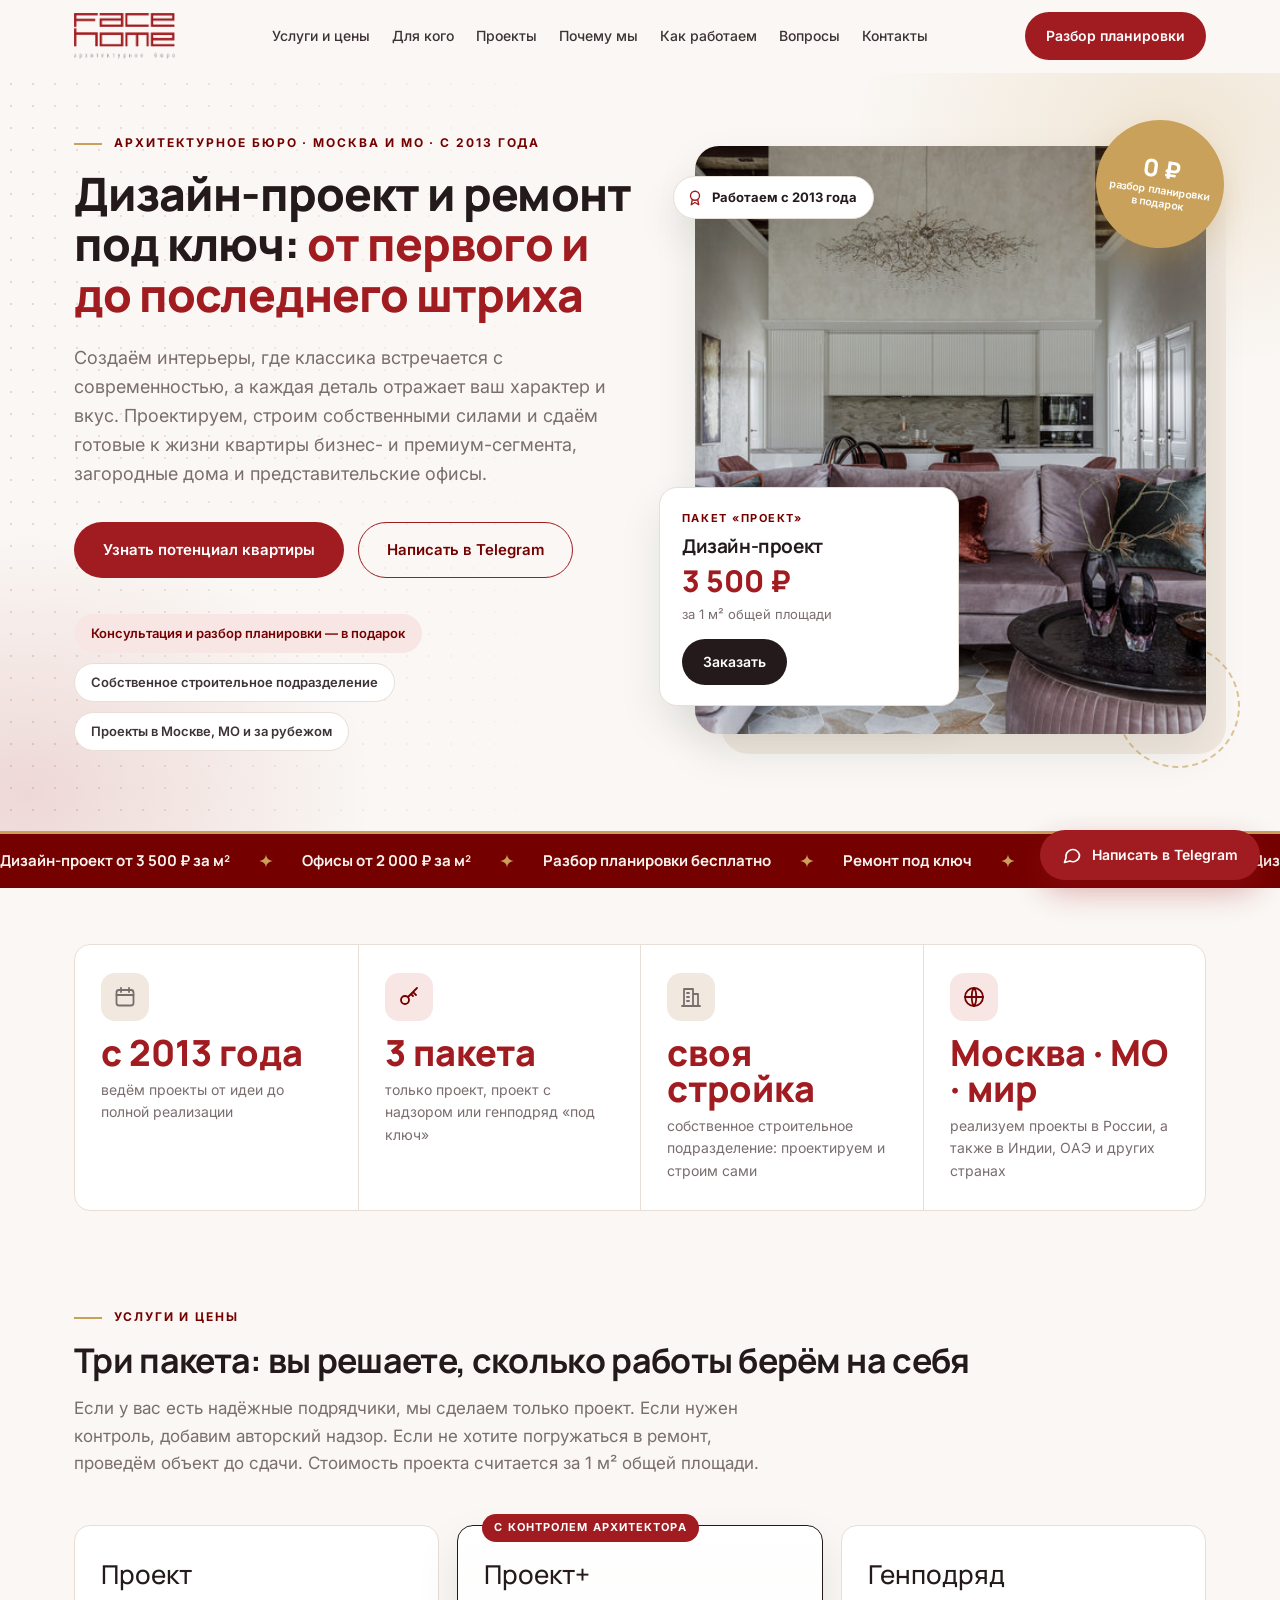
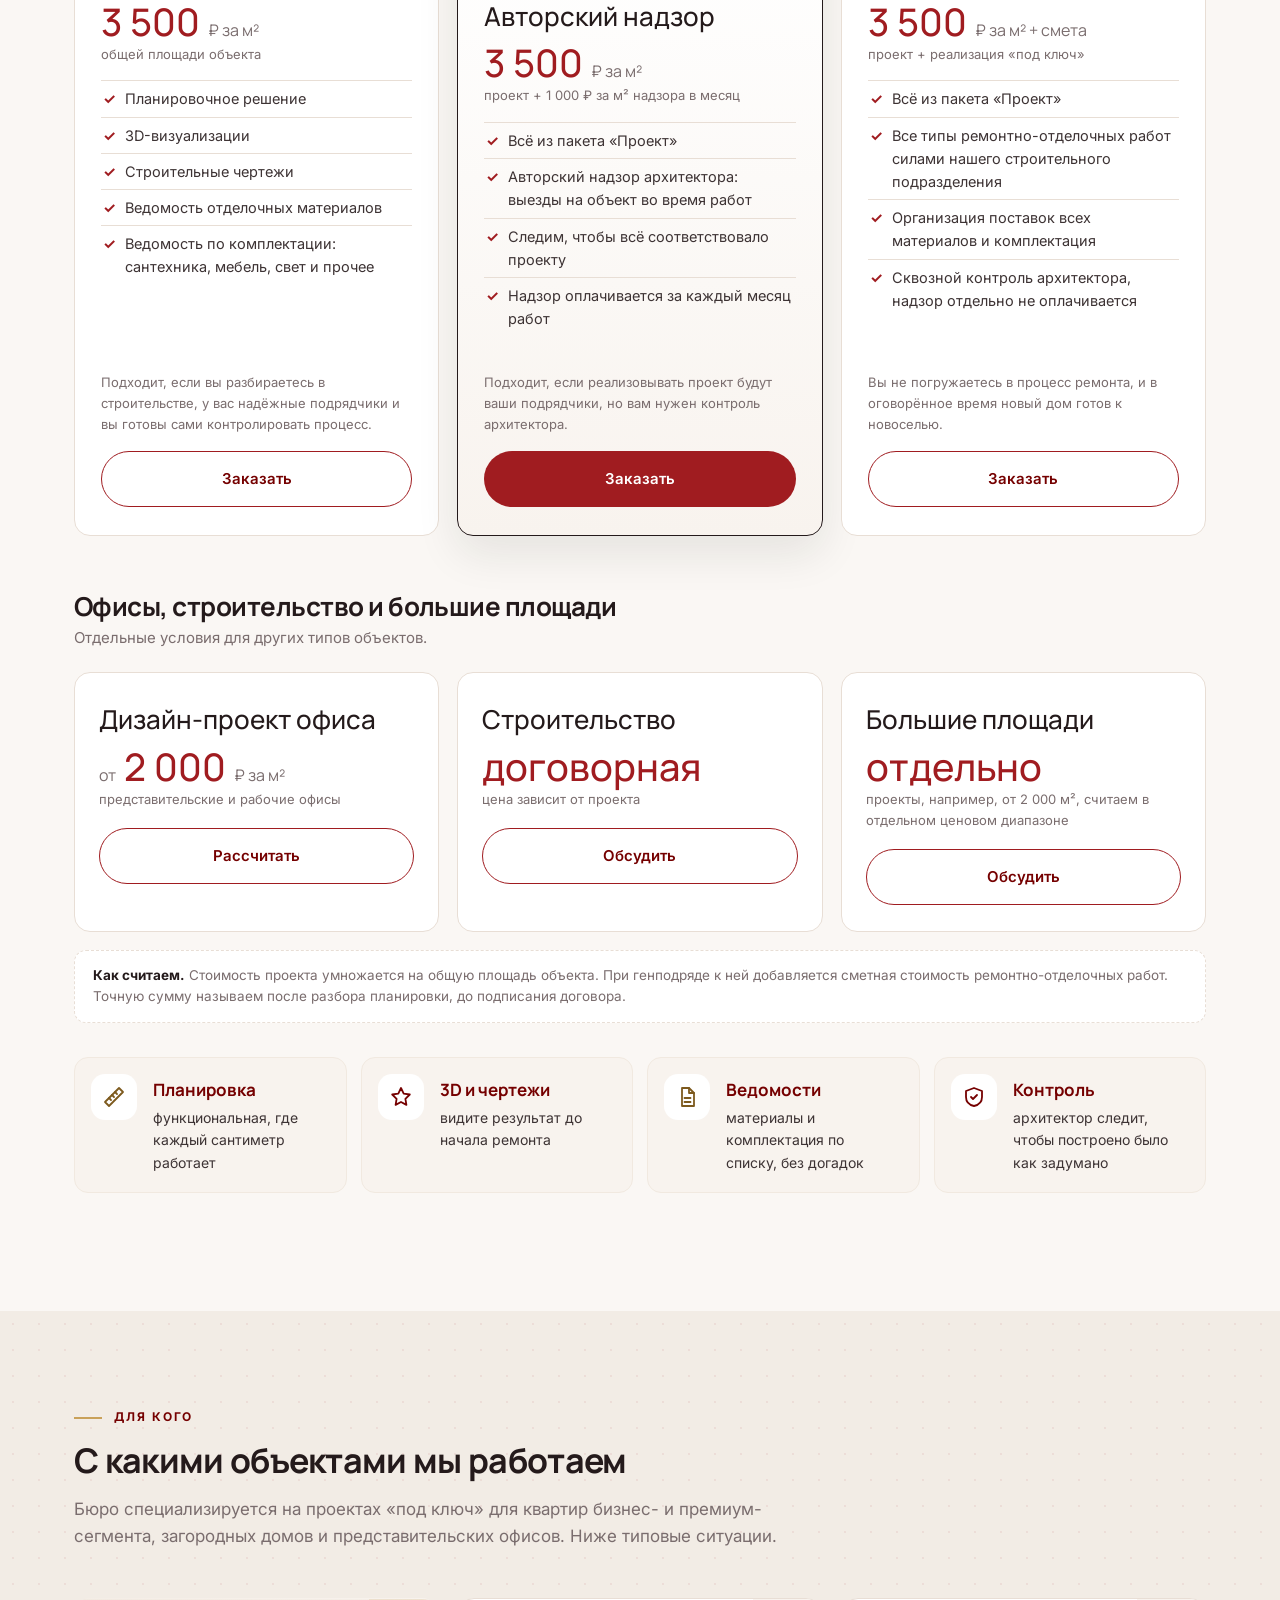
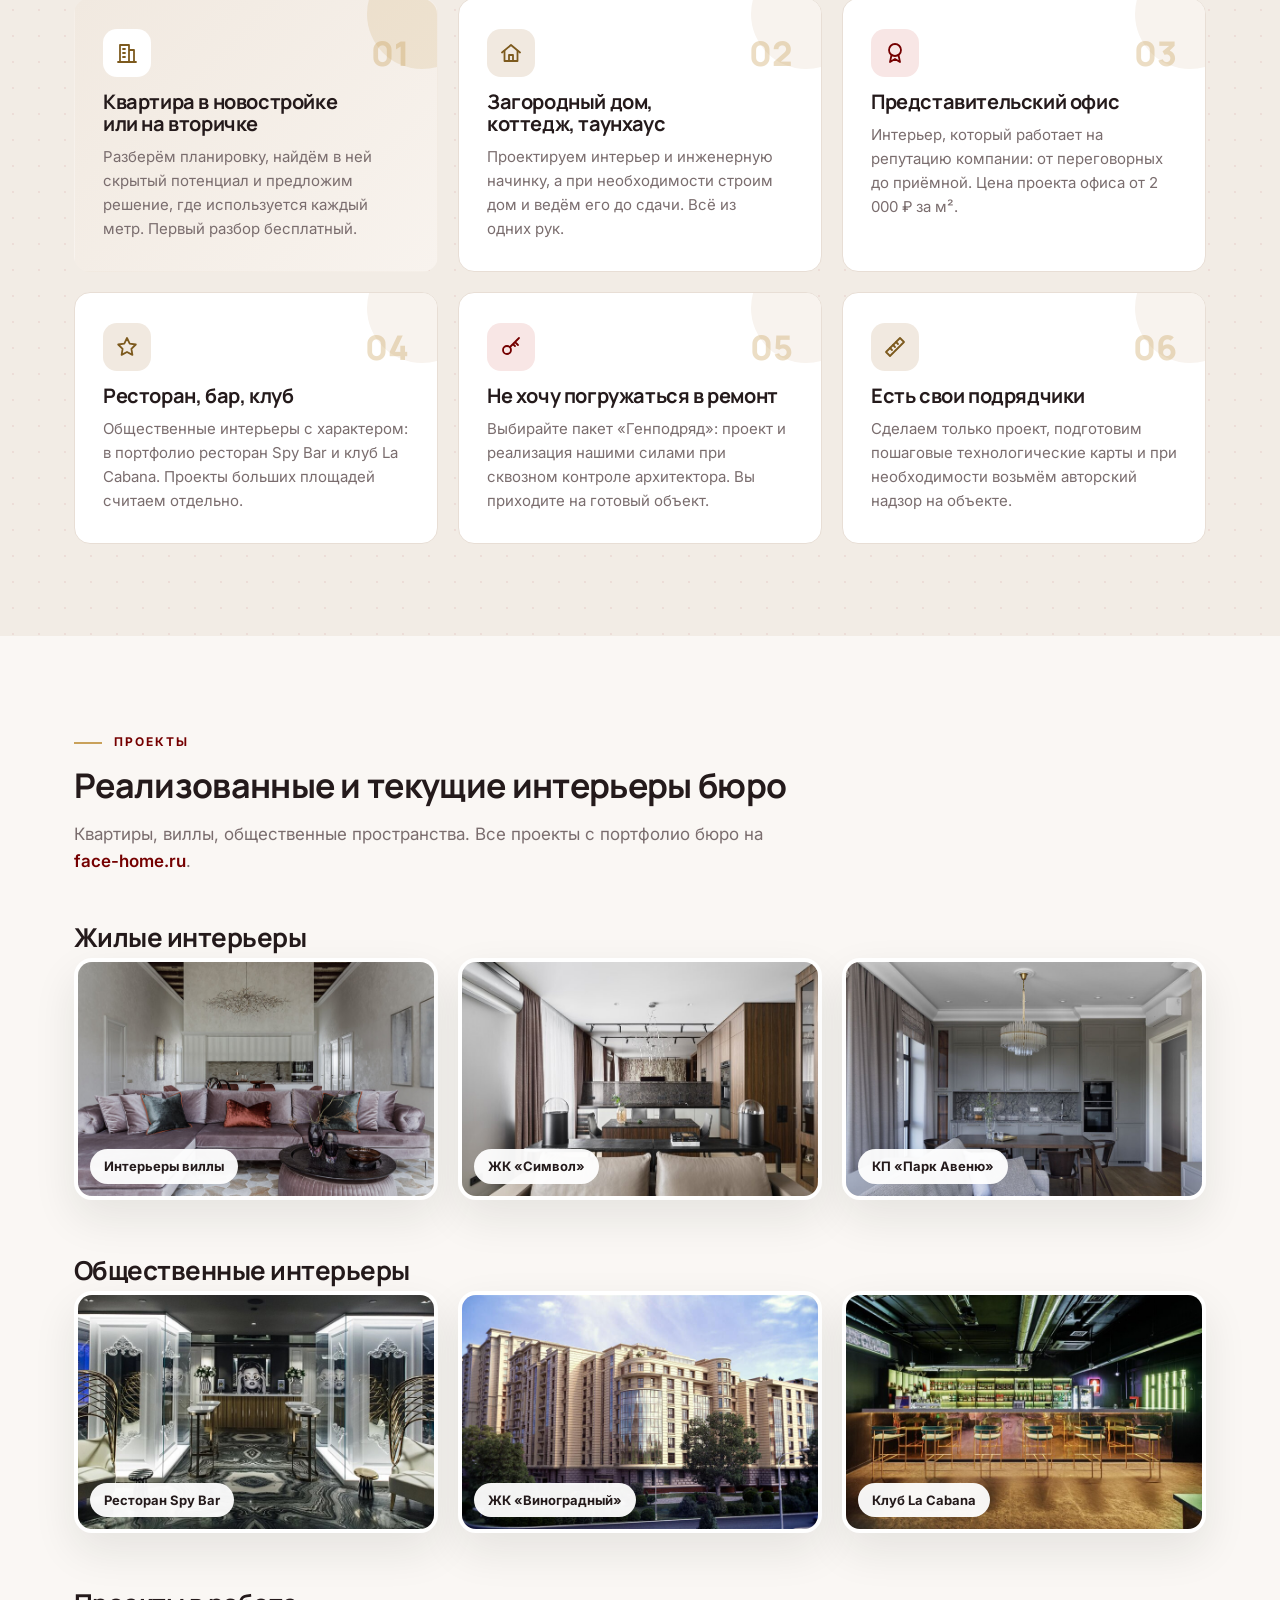
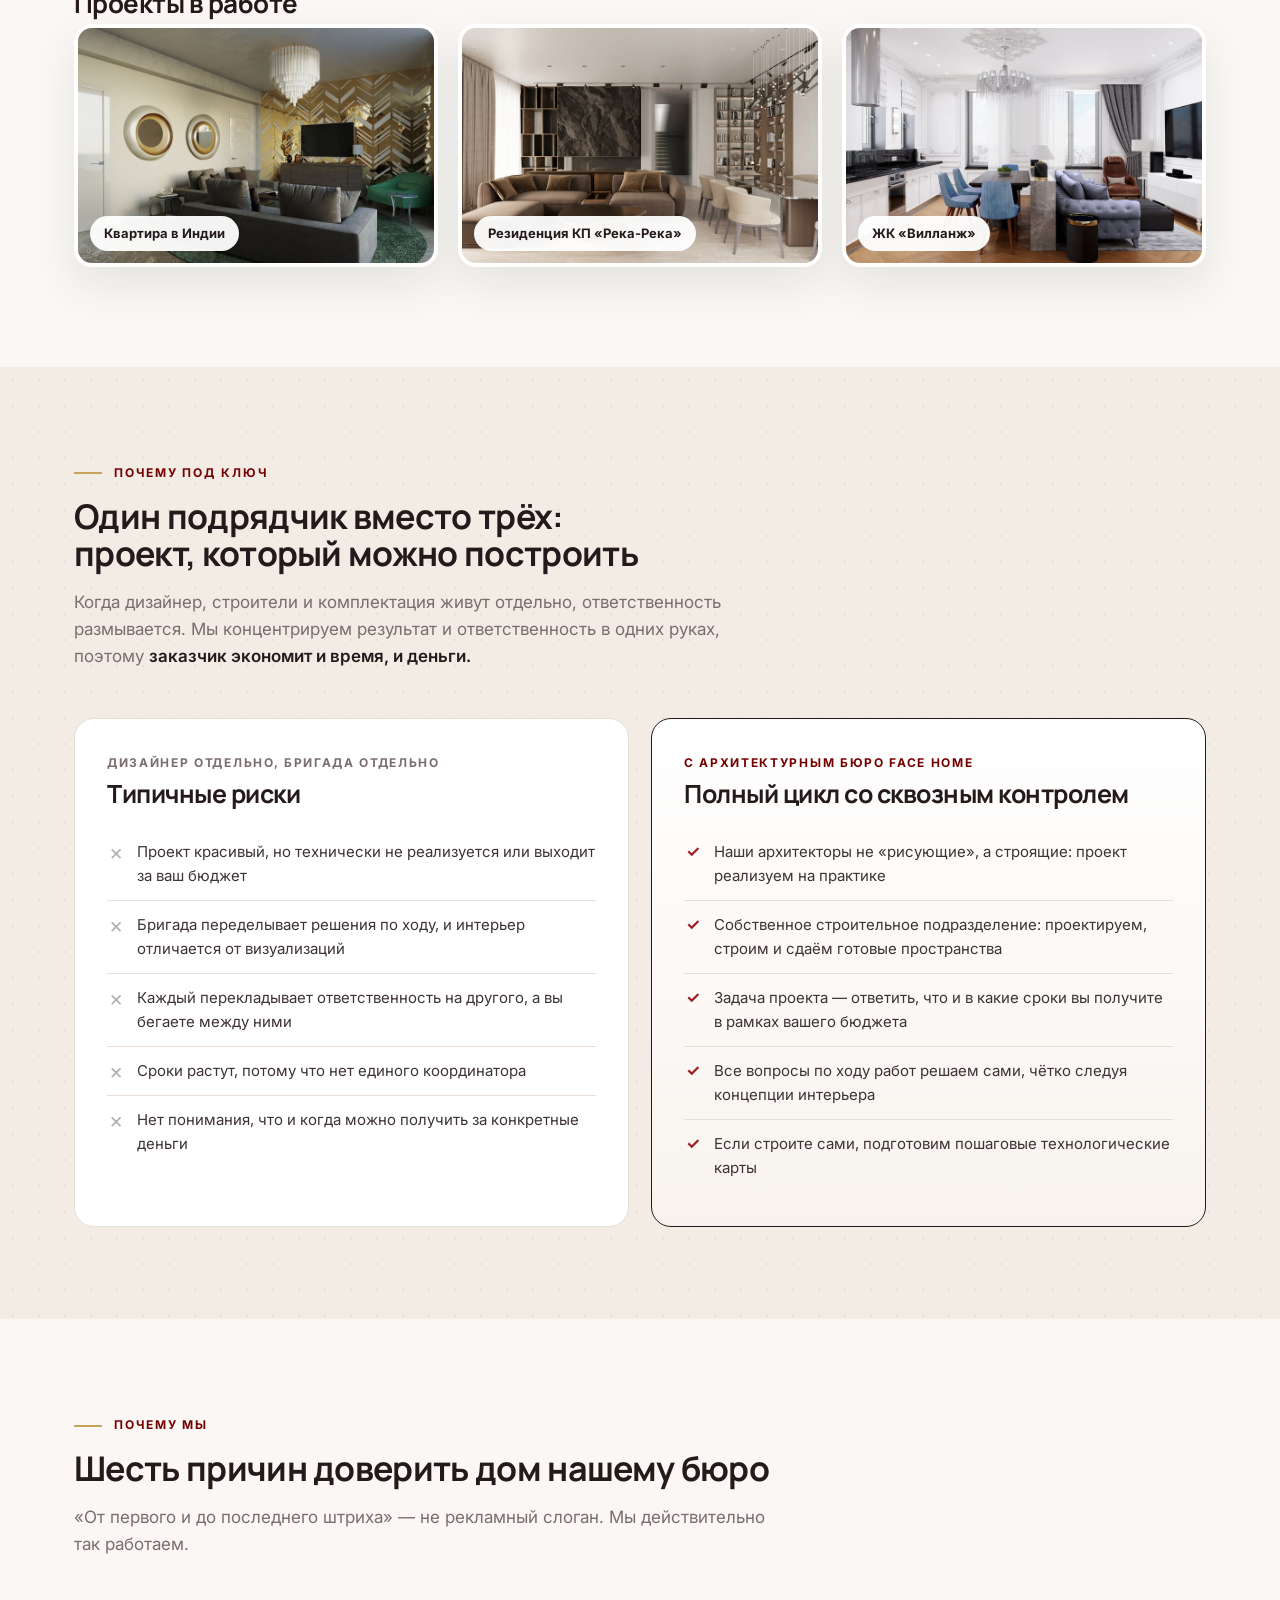
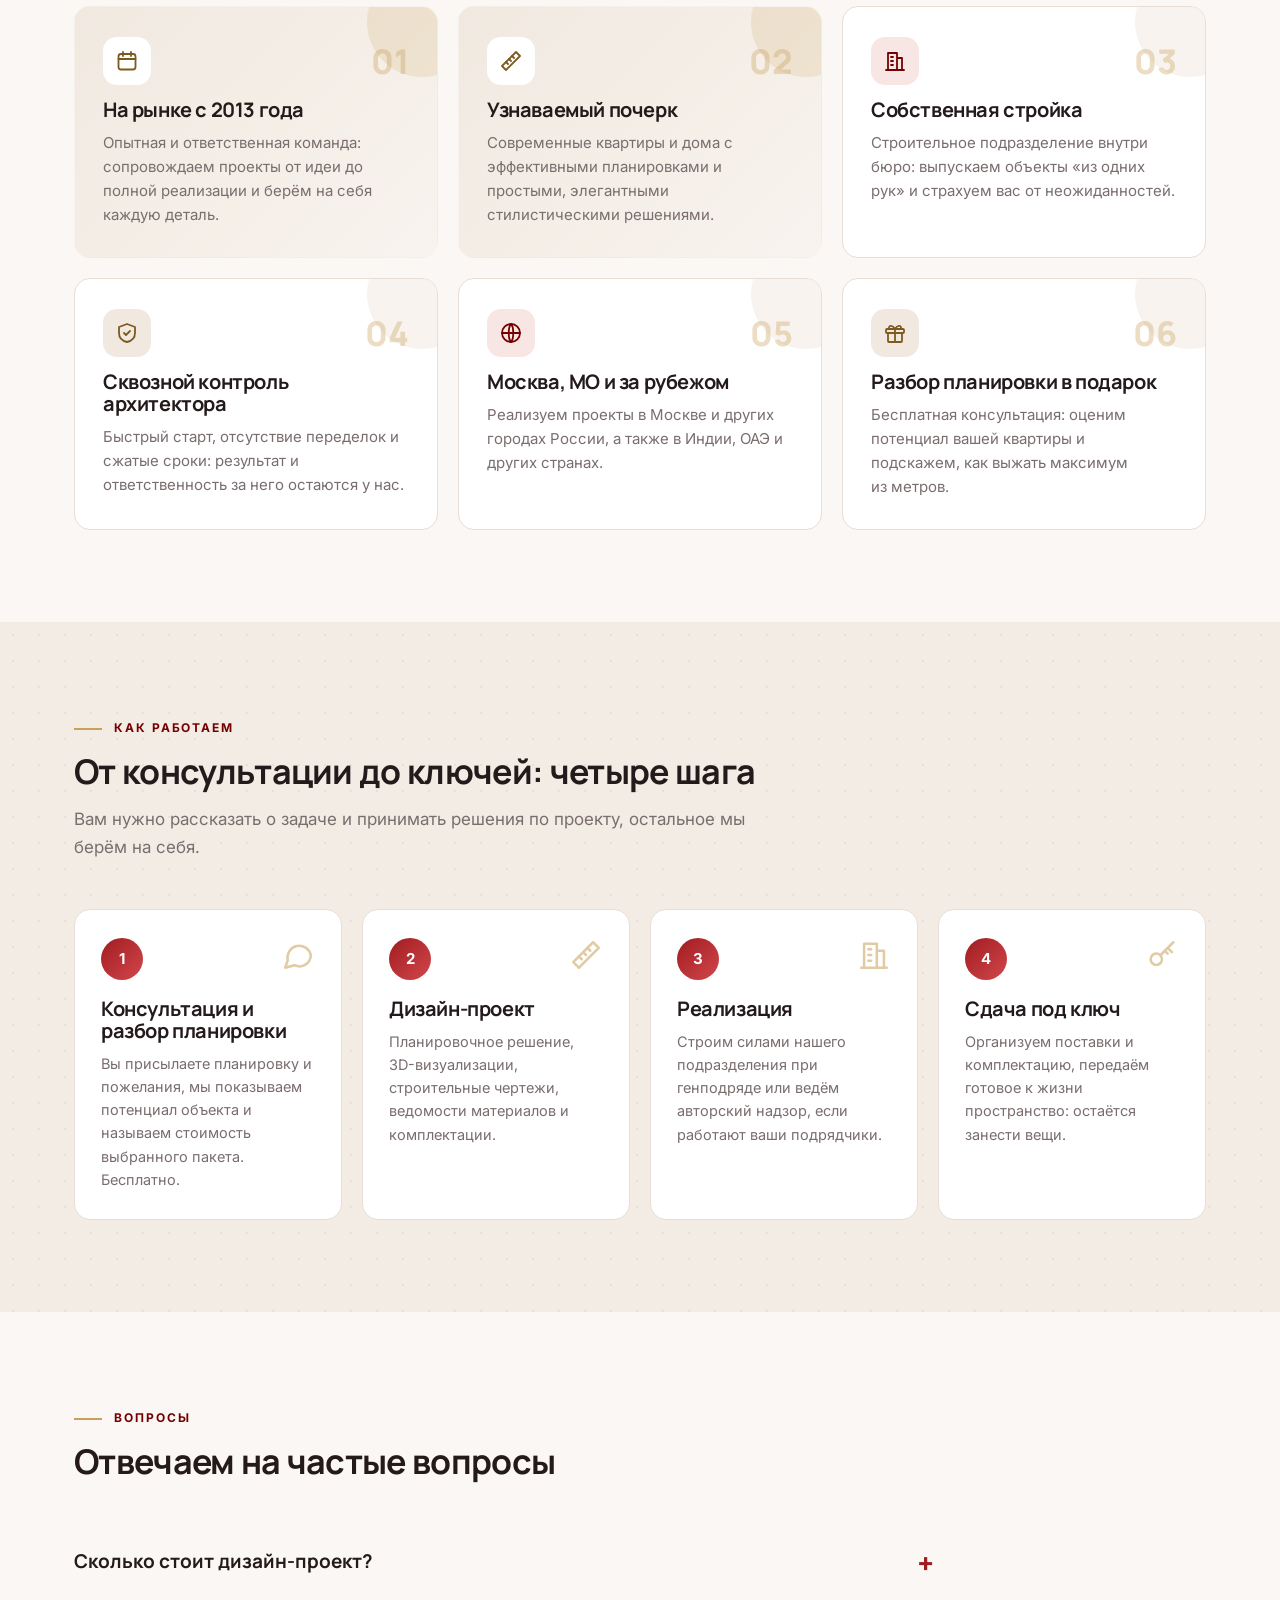
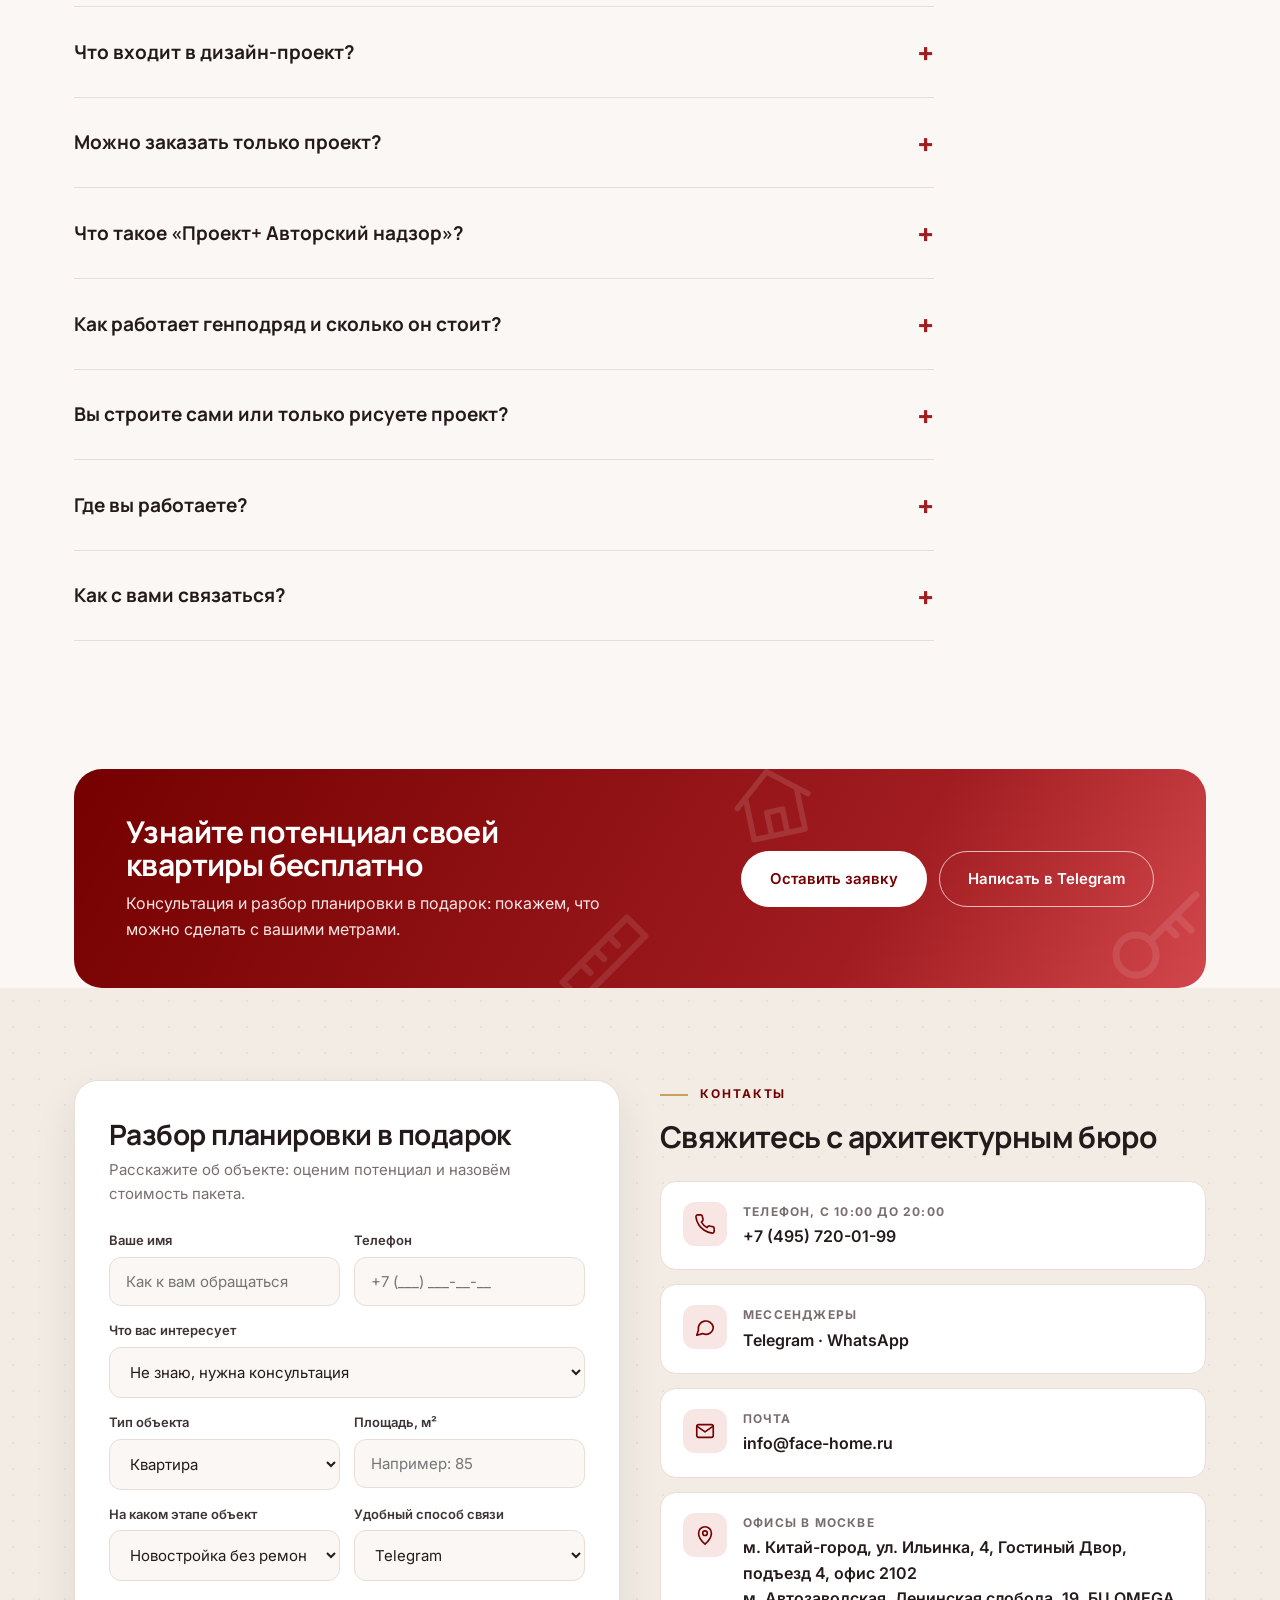
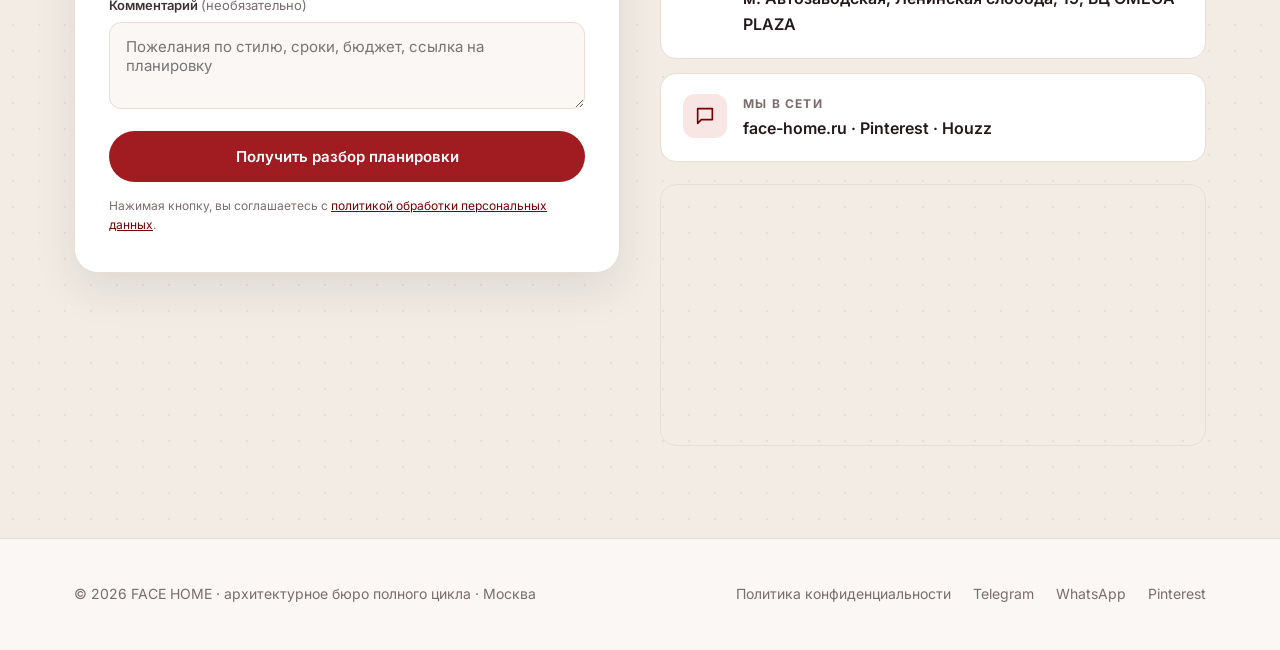
==== commit 5342e122: "Правки клиента: адрес и карта, надзор в месяц" ====
--- a/index.html
+++ b/index.html
@@ -134,15 +134,15 @@
         <span class="tariff__badge">С контролем архитектора</span>
         <p class="tariff__name">Проект+ Авторский надзор</p>
         <p class="tariff__price">3 500 <small>₽ за м²</small></p>
-        <p class="tariff__unit">проект + 1 000 ₽ за м² надзора</p>
+        <p class="tariff__unit">проект + 1 000 ₽ за м² надзора в месяц</p>
         <ul class="tariff__list">
           <li>Всё из пакета «Проект»</li>
           <li>Авторский надзор архитектора: выезды на объект во время работ</li>
           <li>Следим, чтобы всё соответствовало проекту</li>
-          <li>Надзор оплачивается ежемесячно</li>
+          <li>Надзор оплачивается за каждый месяц работ</li>
         </ul>
         <p class="tariff__unit" style="margin-top:14px">Подходит, если реализовывать проект будут ваши подрядчики, но вам нужен контроль архитектора.</p>
-        <a href="#contact" data-package="Пакет «Проект+ Авторский надзор» — 3 500 ₽ за м² + 1 000 ₽ за м² надзора" class="btn btn--primary btn--block">Заказать</a>
+        <a href="#contact" data-package="Пакет «Проект+ Авторский надзор» — 3 500 ₽ за м² + 1 000 ₽ за м² надзора в месяц" class="btn btn--primary btn--block">Заказать</a>
       </article>
       <article class="tariff">
         <p class="tariff__name">Генподряд</p>
@@ -392,7 +392,7 @@
       </details>
       <details class="faq__item">
         <summary>Что такое «Проект+ Авторский надзор»?</summary>
-        <p>Это проект плюс контроль архитектора во время работ ваших подрядчиков: выезды на объект и проверка, что всё соответствует проекту. Стоимость: 3 500 ₽ за м² за проект и 1 000 ₽ за м² за надзор, надзор оплачивается ежемесячно.</p>
+        <p>Это проект плюс контроль архитектора во время работ ваших подрядчиков: выезды на объект и проверка, что всё соответствует проекту. Стоимость: 3 500 ₽ за м² за проект и 1 000 ₽ за м² в месяц за надзор: оплата идёт за каждый месяц работ.</p>
       </details>
       <details class="faq__item">
         <summary>Как работает генподряд и сколько он стоит?</summary>
@@ -408,7 +408,7 @@
       </details>
       <details class="faq__item">
         <summary>Как с вами связаться?</summary>
-        <p>Через форму на сайте, по телефону +7 495 720-01-99 (с 10:00 до 20:00), в <a href="https://wa.me/79654140123" target="_blank" rel="noopener">WhatsApp</a>, в <a href="https://t.me/Gleb_Polonsky" target="_blank" rel="noopener">Telegram</a> или по почте info@face-home.ru. Офисы: Москва, Ленинская слобода, 19 (БЦ OMEGA PLAZA) и Москва, ул. Ильинка, 4 (Гостиный Двор, офис 2102).</p>
+        <p>Через форму на сайте, по телефону +7 495 720-01-99 (с 10:00 до 20:00), в <a href="https://wa.me/79654140123" target="_blank" rel="noopener">WhatsApp</a>, в <a href="https://t.me/Gleb_Polonsky" target="_blank" rel="noopener">Telegram</a> или по почте info@face-home.ru. Офисы: Москва, ул. Ильинка, 4 (Гостиный Двор, подъезд 4, офис 2102) и Москва, Ленинская слобода, 19 (БЦ OMEGA PLAZA).</p>
       </details>
     </div>
   </div>
@@ -455,7 +455,7 @@
         <select id="f-package" name="package">
           <option value="Не знаю, нужна консультация">Не знаю, нужна консультация</option>
           <option value="Пакет «Проект» — 3 500 ₽ за м²">Пакет «Проект» — 3 500 ₽ за м²</option>
-          <option value="Пакет «Проект+ Авторский надзор» — 3 500 ₽ за м² + 1 000 ₽ за м² надзора">Проект+ Авторский надзор — 3 500 + 1 000 ₽ за м²</option>
+          <option value="Пакет «Проект+ Авторский надзор» — 3 500 ₽ за м² + 1 000 ₽ за м² надзора в месяц">Проект+ Авторский надзор — 3 500 + 1 000 ₽ за м² в месяц</option>
           <option value="Пакет «Генподряд» — 3 500 ₽ за м² + смета работ">Генподряд (под ключ) — 3 500 ₽ за м² + смета</option>
           <option value="Дизайн-проект офиса — от 2 000 ₽ за м²">Дизайн-проект офиса — от 2 000 ₽ за м²</option>
           <option value="Строительство — цена договорная">Строительство — цена договорная</option>
@@ -523,14 +523,14 @@
         </div>
         <div class="contact-card">
           <div class="contact-card__icon"><svg class="ic"><use href="#i-pin"/></svg></div>
-          <div><small>Офисы в Москве</small><b>м. Автозаводская, Ленинская слобода, 19, БЦ OMEGA PLAZA<br>м. Китай-город, ул. Ильинка, 4, Гостиный Двор, подъезд 4, офис 2102</b></div>
+          <div><small>Офисы в Москве</small><b>м. Китай-город, ул. Ильинка, 4, Гостиный Двор, подъезд 4, офис 2102<br>м. Автозаводская, Ленинская слобода, 19, БЦ OMEGA PLAZA</b></div>
         </div>
         <div class="contact-card">
           <div class="contact-card__icon"><svg viewBox="0 0 24 24" fill="none" stroke="currentColor" stroke-width="1.8" stroke-linecap="round" stroke-linejoin="round"><path d="M4 4h16v12H8l-4 4z"/></svg></div>
           <div><small>Мы в сети</small><b><a href="https://face-home.ru/" target="_blank" rel="noopener">face-home.ru</a> · <a href="https://ru.pinterest.com/facehomeinteriordesign/" target="_blank" rel="noopener">Pinterest</a> · <a href="https://www.houzz.ru/pro/gleb-polonskiy/gleb-polonskiy" target="_blank" rel="noopener">Houzz</a></b></div>
         </div>
       </div>
-      <div class="map" style="margin-top:22px"><iframe src="https://yandex.ru/map-widget/v1/?ll=37.656000%2C55.708000&z=15&pt=37.656000%2C55.708000%2Cpm2rdm" title="Карта: архитектурное бюро FACE HOME, Москва, Ленинская слобода, 19" loading="lazy"></iframe></div>
+      <div class="map" style="margin-top:22px"><iframe src="https://yandex.ru/map-widget/v1/?ll=37.624800%2C55.756800&z=16&pt=37.624800%2C55.756800%2Cpm2rdm" title="Карта: архитектурное бюро FACE HOME, Москва, ул. Ильинка, 4, Гостиный Двор" loading="lazy"></iframe></div>
     </div>
   </div>
 </section>
--- a/blog/blog.css
+++ b/blog/blog.css
@@ -0,0 +1,94 @@
+/* Стили блога. Цвета берутся из палитры сайта: install.mjs прописывает --b-* в blog.config.json (theme). */
+:root { --b-bg: #fff; --b-surface: #fff; --b-ink: #18181b; --b-text: #2b2b30; --b-soft: #6b6b73; --b-line: #e5e5e5; --b-accent: #2563eb; --b-accent-soft: #eef3ff; --b-radius: 16px; }
+.blog { padding: 112px 0 72px; background: var(--b-bg); color: var(--b-text); }
+.blog > section, .blog > article { width: 100%; max-width: 1160px; margin: 0 auto; padding: 0 20px; }
+.b-crumbs { display: flex; gap: 8px; flex-wrap: wrap; font-size: 14px; color: var(--b-soft); margin-bottom: 22px; }
+.b-crumbs a { color: var(--b-soft); text-decoration: none; }
+.b-crumbs a:hover { color: var(--b-accent); }
+.b-meta { display: flex; flex-wrap: wrap; align-items: center; gap: 6px 14px; font-size: 14px; color: var(--b-soft); }
+.b-chip { display: inline-block; padding: 3px 12px; border-radius: 999px; background: var(--b-accent-soft); color: var(--b-accent); font-weight: 600; font-size: 13px; }
+.b-head h1 { font-family: var(--ff-head, inherit); color: var(--b-ink); font-size: clamp(28px, 4.4vw, 46px); line-height: 1.15; margin: 14px 0 16px; letter-spacing: -0.01em; }
+.b-lead { font-size: 19px; line-height: 1.55; color: var(--b-soft); max-width: 720px; }
+.b-author { margin-top: 14px; font-size: 14px; color: var(--b-soft); }
+
+/* Статья */
+.b-article { max-width: 780px !important; }
+.b-cover { margin: 28px 0 8px; border-radius: var(--b-radius); overflow: hidden; }
+.b-cover img { display: block; width: 100%; height: auto; }
+.b-toc { margin: 28px 0; padding: 20px 24px; border: 1px solid var(--b-line); border-radius: var(--b-radius); background: var(--b-surface); }
+.b-toc ol { list-style: none; margin: 10px 0 0; padding: 0; }
+.b-toc li + li { margin-top: 6px; }
+.b-toc a { color: var(--b-text); text-decoration: none; }
+.b-toc a:hover { color: var(--b-accent); }
+.b-content { font-size: 18px; line-height: 1.75; margin-top: 28px; }
+.b-content h2 { font-family: var(--ff-head, inherit); color: var(--b-ink); font-size: clamp(24px, 3vw, 31px); line-height: 1.25; margin: 2em 0 .6em; scroll-margin-top: 100px; }
+.b-content h3 { font-family: var(--ff-head, inherit); color: var(--b-ink); font-size: 22px; margin: 1.6em 0 .5em; scroll-margin-top: 100px; }
+.b-content p { margin: 0 0 1.1em; }
+.b-content ul, .b-content ol { margin: 0 0 1.2em; padding-left: 1.4em; }
+.b-content ul { list-style: disc; }
+.b-content ol { list-style: decimal; }
+.b-content li + li { margin-top: 8px; }
+.b-content li::marker { color: var(--b-accent); }
+.b-content a { color: var(--b-accent); text-decoration: underline; text-underline-offset: 3px; }
+.b-content img { max-width: 100%; height: auto; border-radius: 12px; margin: 8px 0; }
+.b-content hr { border: 0; border-top: 1px solid var(--b-line); margin: 2em 0; }
+.b-content blockquote { margin: 1.4em 0; padding: 16px 22px; border-left: 4px solid var(--b-accent); background: var(--b-accent-soft); border-radius: 0 12px 12px 0; }
+.b-content blockquote p:last-child { margin-bottom: 0; }
+.b-content code { background: var(--b-accent-soft); padding: 2px 6px; border-radius: 6px; font-size: .92em; }
+.b-content pre { overflow-x: auto; padding: 16px; border-radius: 12px; background: var(--b-accent-soft); margin: 0 0 1.2em; }
+.b-table { overflow-x: auto; margin: 1.4em 0; border: 1px solid var(--b-line); border-radius: 12px; }
+.b-table table { width: 100%; border-collapse: collapse; font-size: 16px; line-height: 1.5; }
+.b-table th, .b-table td { padding: 12px 16px; text-align: left; border-bottom: 1px solid var(--b-line); vertical-align: top; }
+.b-table th { background: var(--b-accent-soft); color: var(--b-ink); font-weight: 600; white-space: nowrap; }
+.b-table tr:last-child td { border-bottom: 0; }
+
+.b-faq { margin-top: 44px; }
+.b-faq h2 { font-family: var(--ff-head, inherit); color: var(--b-ink); font-size: 28px; margin-bottom: 16px; }
+.b-faq details { border: 1px solid var(--b-line); border-radius: 12px; background: var(--b-surface); margin-bottom: 10px; padding: 0 20px; }
+.b-faq summary { cursor: pointer; padding: 16px 0; font-weight: 600; color: var(--b-ink); list-style: none; display: flex; justify-content: space-between; gap: 16px; }
+.b-faq summary::-webkit-details-marker { display: none; }
+.b-faq summary::after { content: '+'; color: var(--b-accent); font-size: 22px; line-height: 1; }
+.b-faq details[open] summary::after { content: '−'; }
+.b-faq details p { padding: 0 0 18px; color: var(--b-text); line-height: 1.65; }
+.b-disclaimer { margin-top: 32px; font-size: 14px; line-height: 1.55; color: var(--b-soft); padding-top: 16px; border-top: 1px solid var(--b-line); }
+.b-cta { margin-top: 40px; padding: 32px; border-radius: var(--b-radius); background: var(--b-accent-soft); border: 1px solid var(--b-line); text-align: left; }
+.b-cta h2 { font-family: var(--ff-head, inherit); color: var(--b-ink); font-size: 26px; margin-bottom: 8px; }
+.b-cta p { margin-bottom: 18px; color: var(--b-text); max-width: 560px; }
+.b-cta__btn { display: inline-flex; }
+.b-preview { margin: 0 0 22px; padding: 12px 16px; border-radius: 12px; background: #fff4d6; color: #6b4e00; font-size: 14px; border: 1px solid #f0d98a; }
+
+/* Карточки */
+.b-grid { display: grid; grid-template-columns: repeat(3, 1fr); gap: 24px; margin-top: 32px; }
+.b-card { display: flex; flex-direction: column; background: var(--b-surface); border: 1px solid var(--b-line); border-radius: var(--b-radius); overflow: hidden; transition: transform .2s, box-shadow .2s; }
+.b-card:hover { transform: translateY(-3px); box-shadow: 0 16px 36px rgba(20, 20, 30, .09); }
+.b-card__img { display: block; aspect-ratio: 16 / 10; overflow: hidden; background: var(--b-accent-soft); }
+.b-card__img img { width: 100%; height: 100%; object-fit: cover; display: block; }
+.b-card__body { display: flex; flex-direction: column; gap: 10px; padding: 22px; flex: 1; }
+.b-card h3 { font-family: var(--ff-head, inherit); font-size: 20px; line-height: 1.3; margin: 0; }
+.b-card h3 a { color: var(--b-ink); text-decoration: none; }
+.b-card h3 a:hover { color: var(--b-accent); }
+.b-card p { color: var(--b-soft); font-size: 15px; line-height: 1.55; margin: 0; }
+.b-more { margin-top: auto; padding-top: 6px; color: var(--b-accent); font-weight: 600; text-decoration: none; }
+.b-more::after { content: ' →'; }
+.b-related { margin-top: 72px !important; }
+.b-related h2, .b-home h2 { font-family: var(--ff-head, inherit); color: var(--b-ink); font-size: clamp(26px, 3.4vw, 36px); }
+.b-empty { margin-top: 32px; color: var(--b-soft); }
+
+/* Блок на главной */
+.b-home { padding: 88px 0; background: var(--b-bg); }
+.b-home .container { max-width: 1160px; margin: 0 auto; padding: 0 20px; }
+.b-home__head { display: flex; justify-content: space-between; align-items: flex-end; gap: 16px; flex-wrap: wrap; }
+.b-home .b-more { margin-top: 0; }
+
+@media (max-width: 960px) { .b-grid { grid-template-columns: repeat(2, 1fr); } }
+@media (max-width: 640px) {
+  .blog { padding: 92px 0 48px; }
+  .b-grid { grid-template-columns: 1fr; gap: 18px; }
+  .b-content { font-size: 17px; }
+  .b-lead { font-size: 17px; }
+  .b-cta { padding: 24px 20px; }
+  .b-home { padding: 56px 0; }
+}
+
+/* тема сайта */
+:root{--b-accent:var(--clr-accent);--b-accent-soft:var(--clr-accent-soft);--b-bg:var(--clr-bg);--b-surface:var(--clr-surface);--b-ink:var(--clr-ink);--b-text:var(--clr-text);--b-soft:var(--clr-text-soft);--b-line:var(--clr-line)}
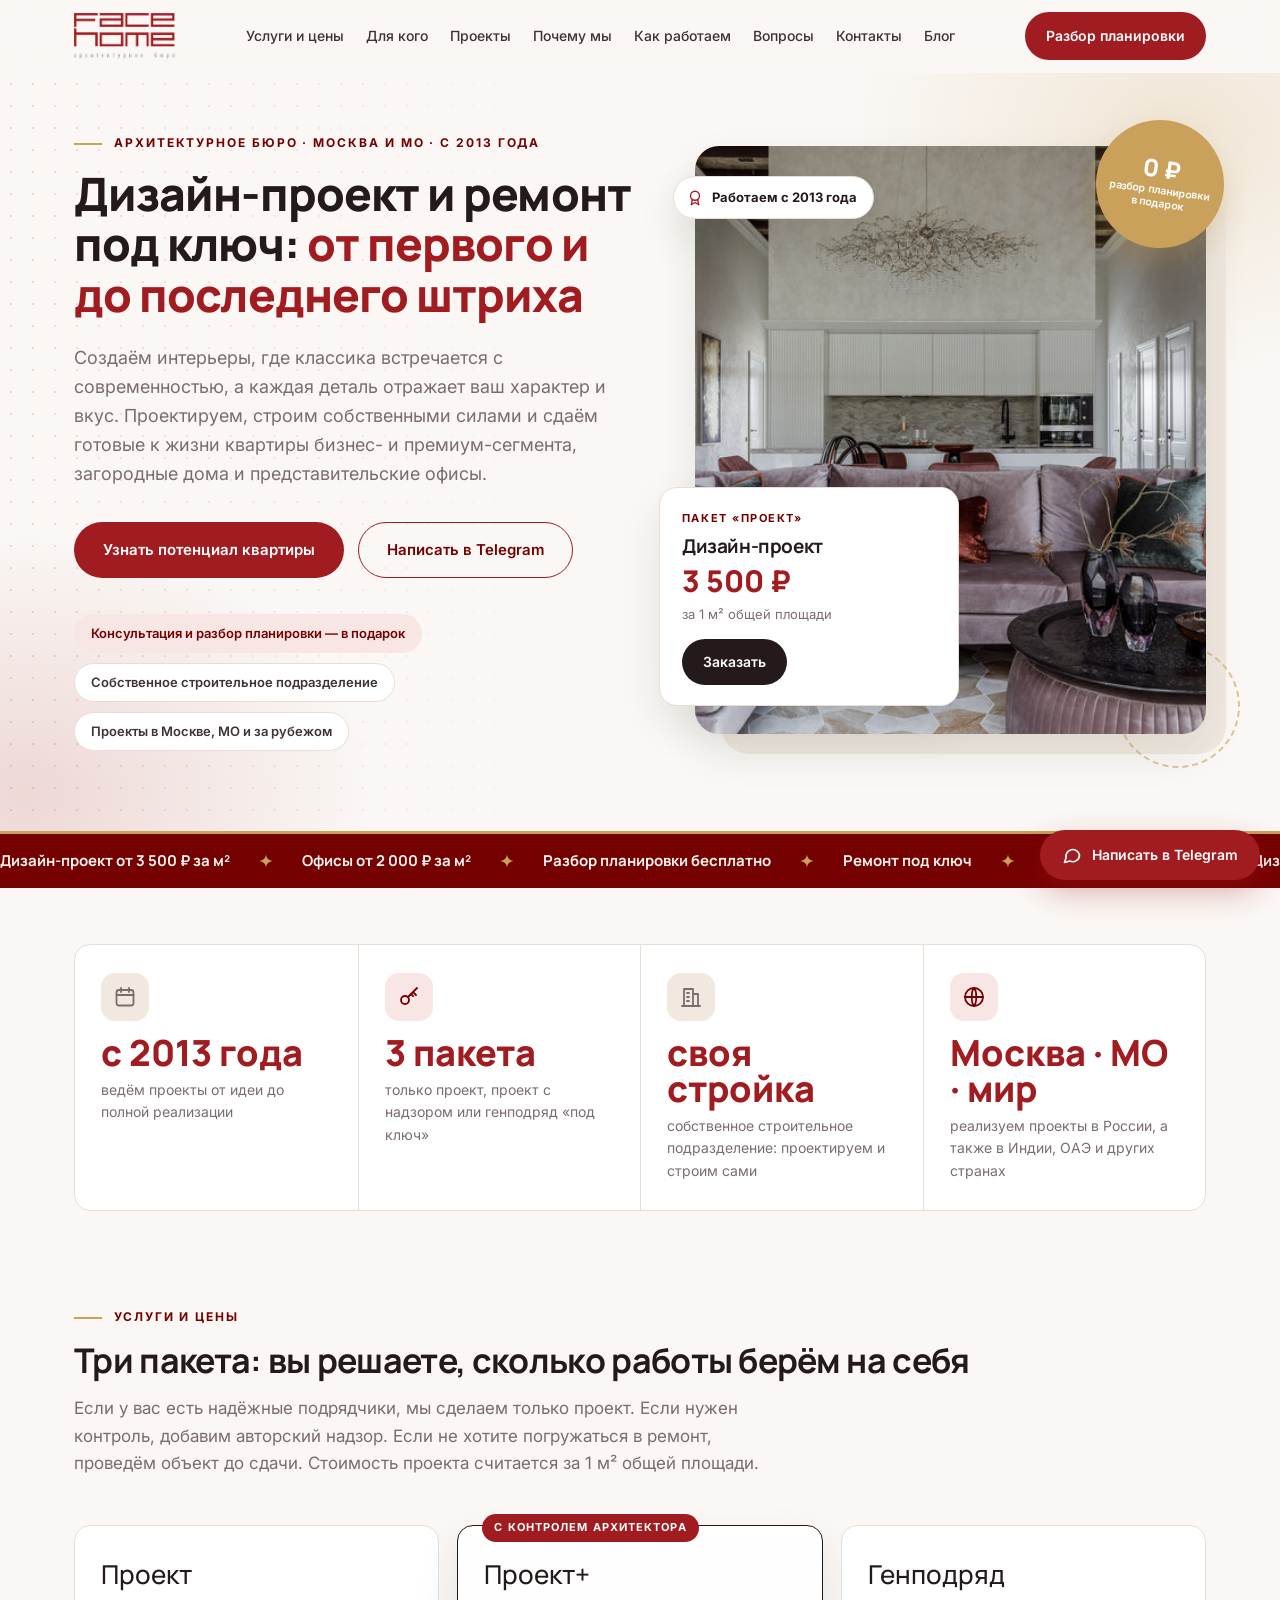
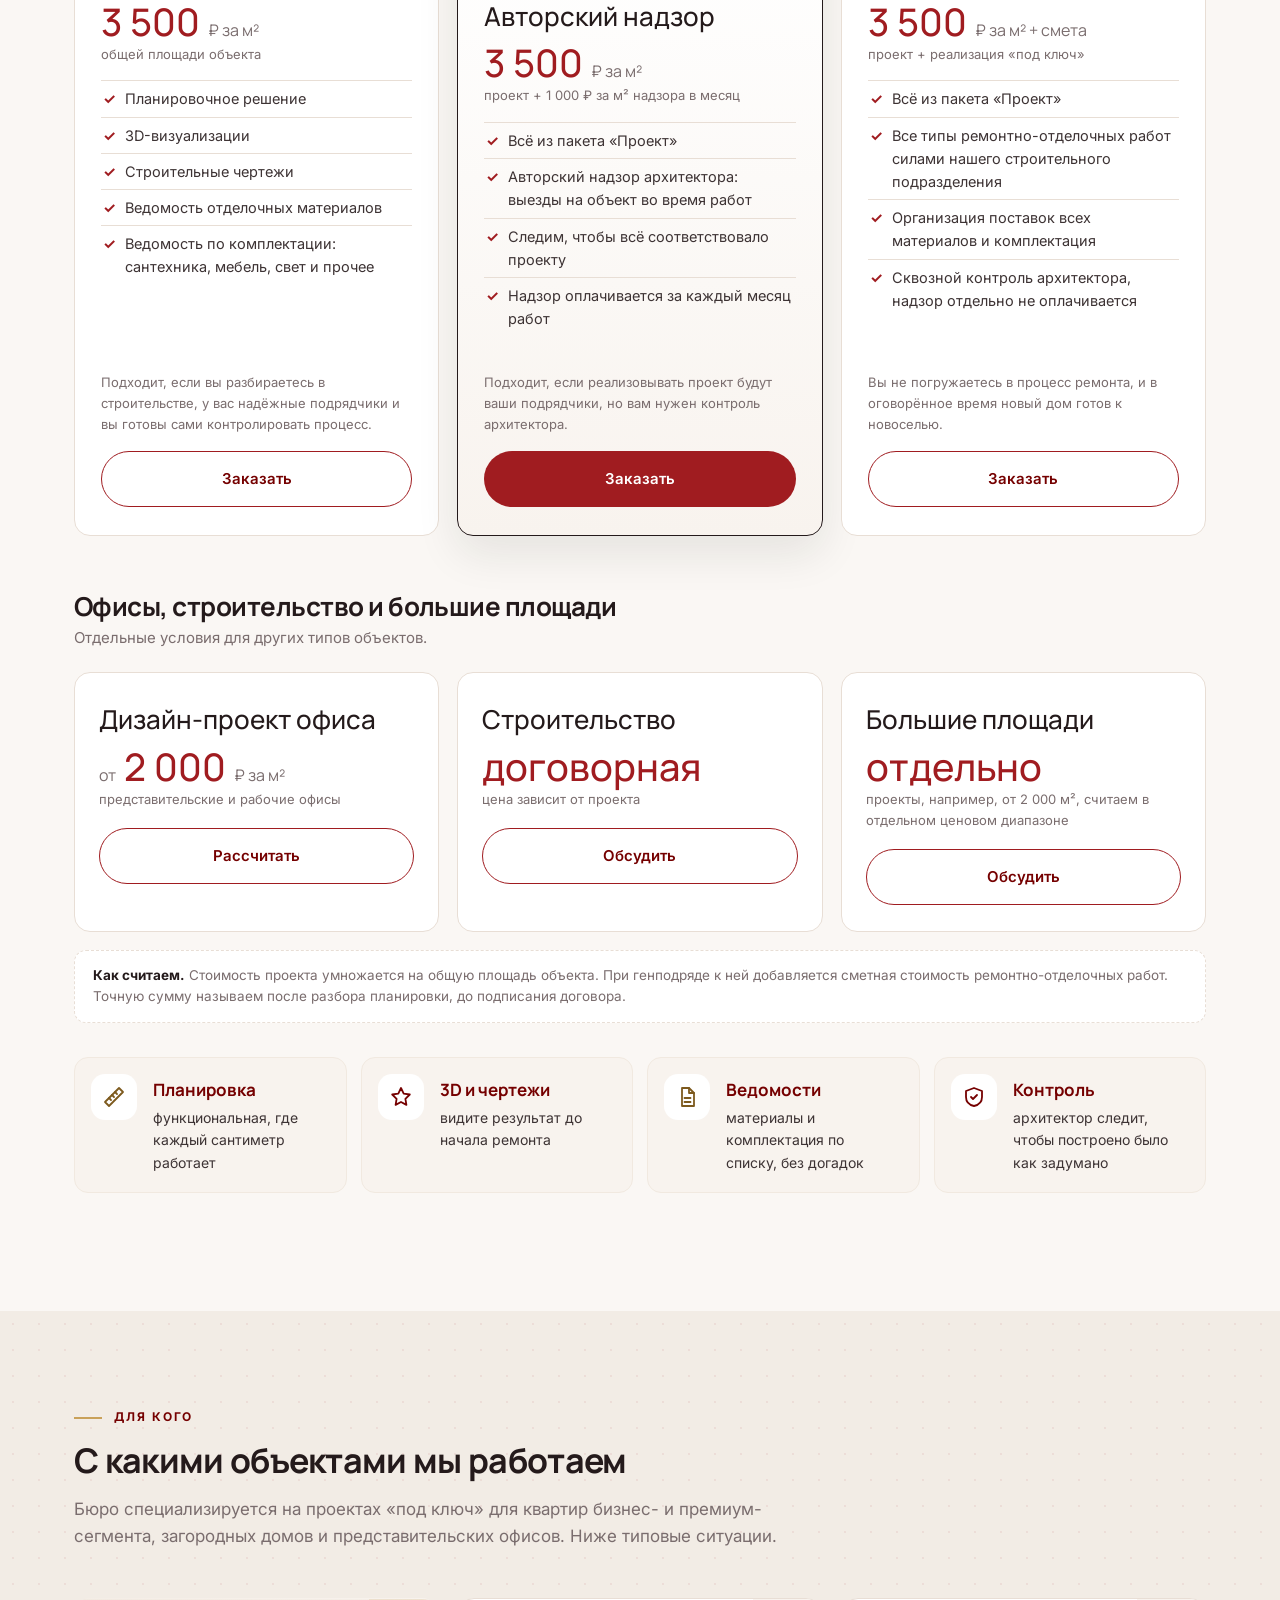
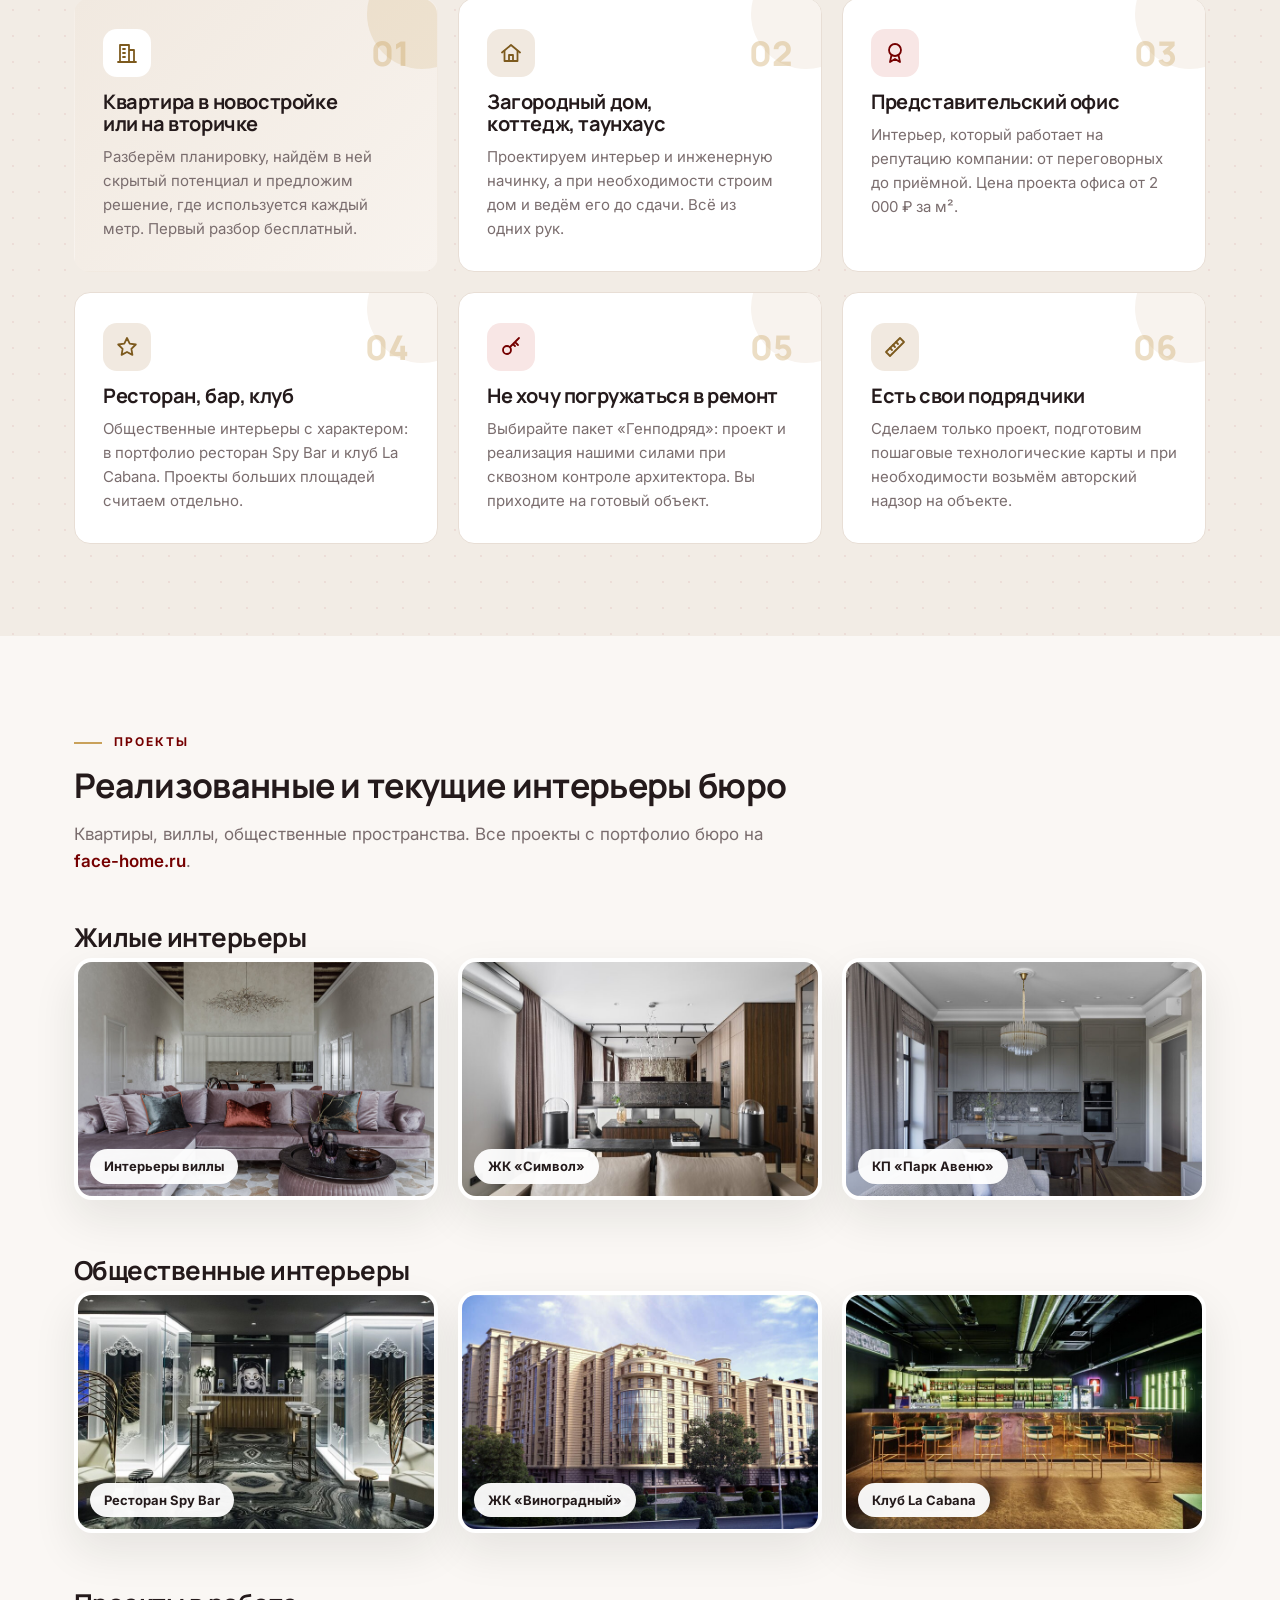
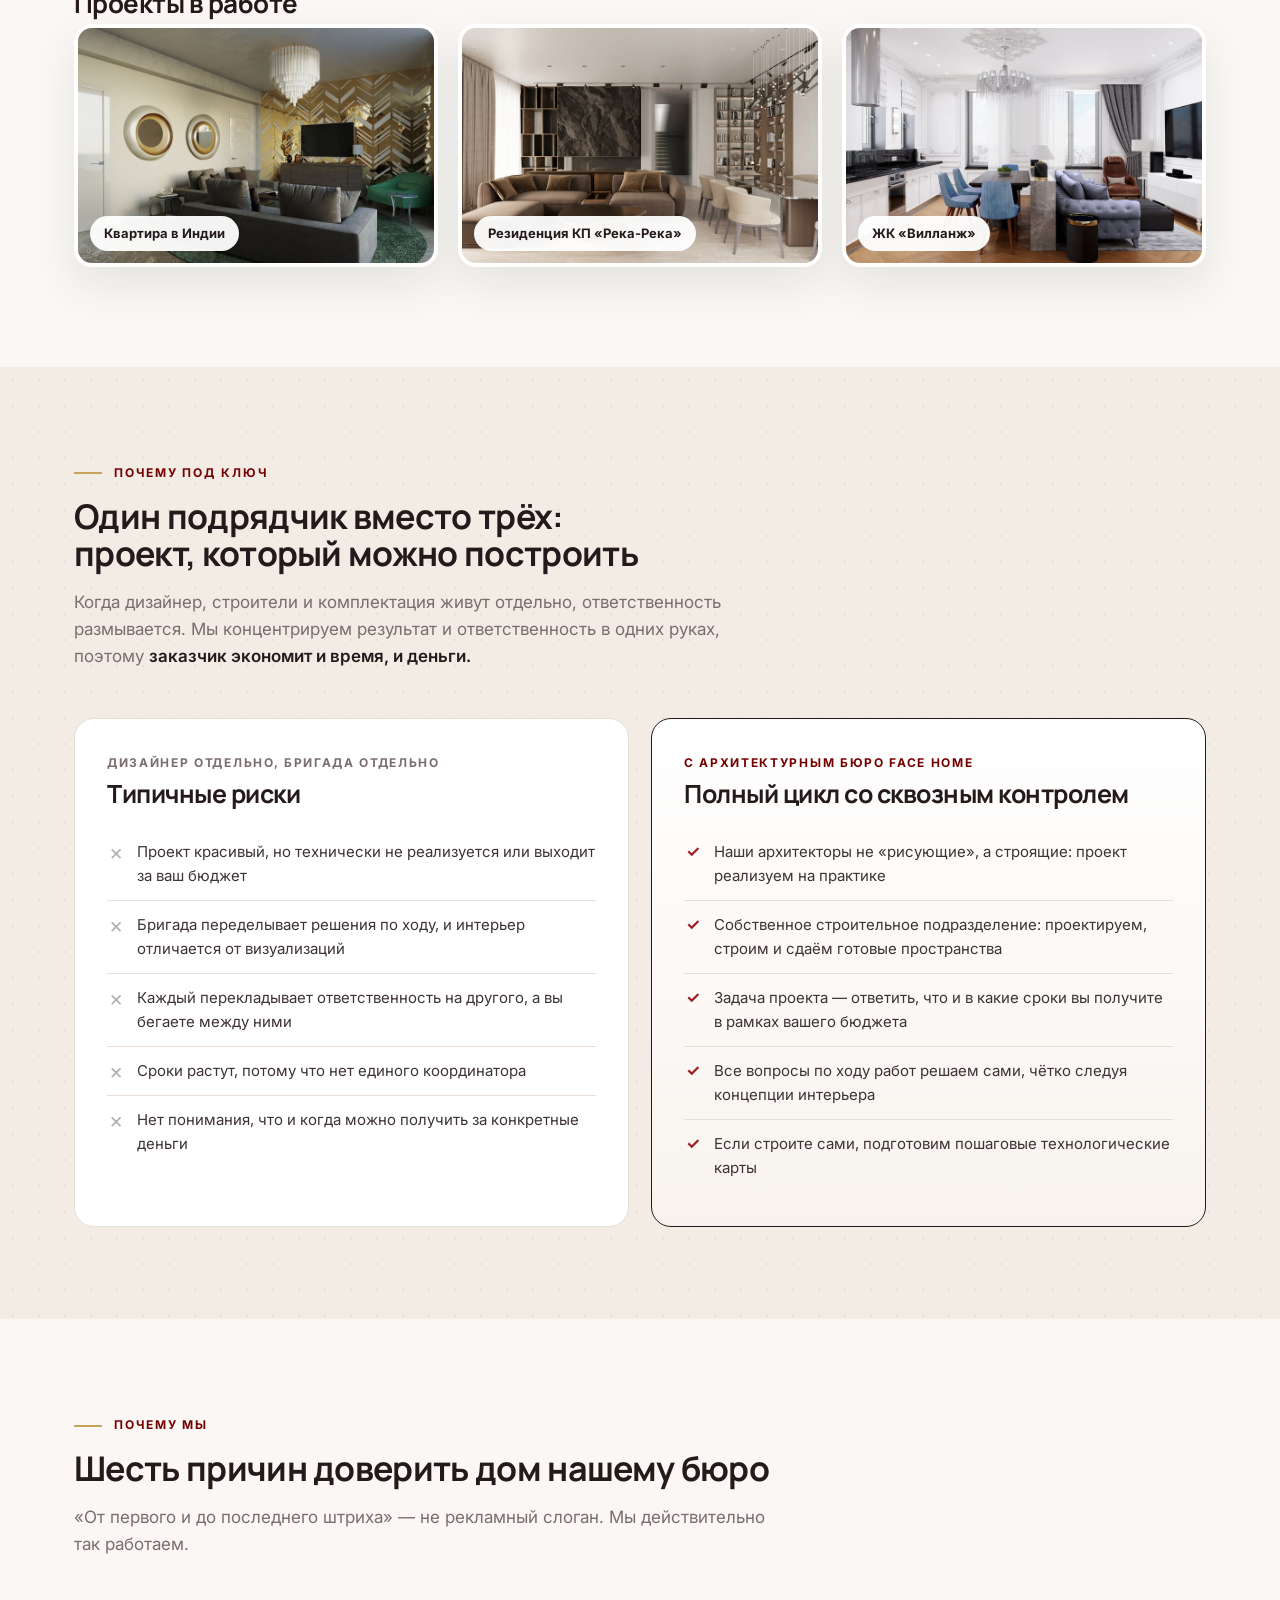
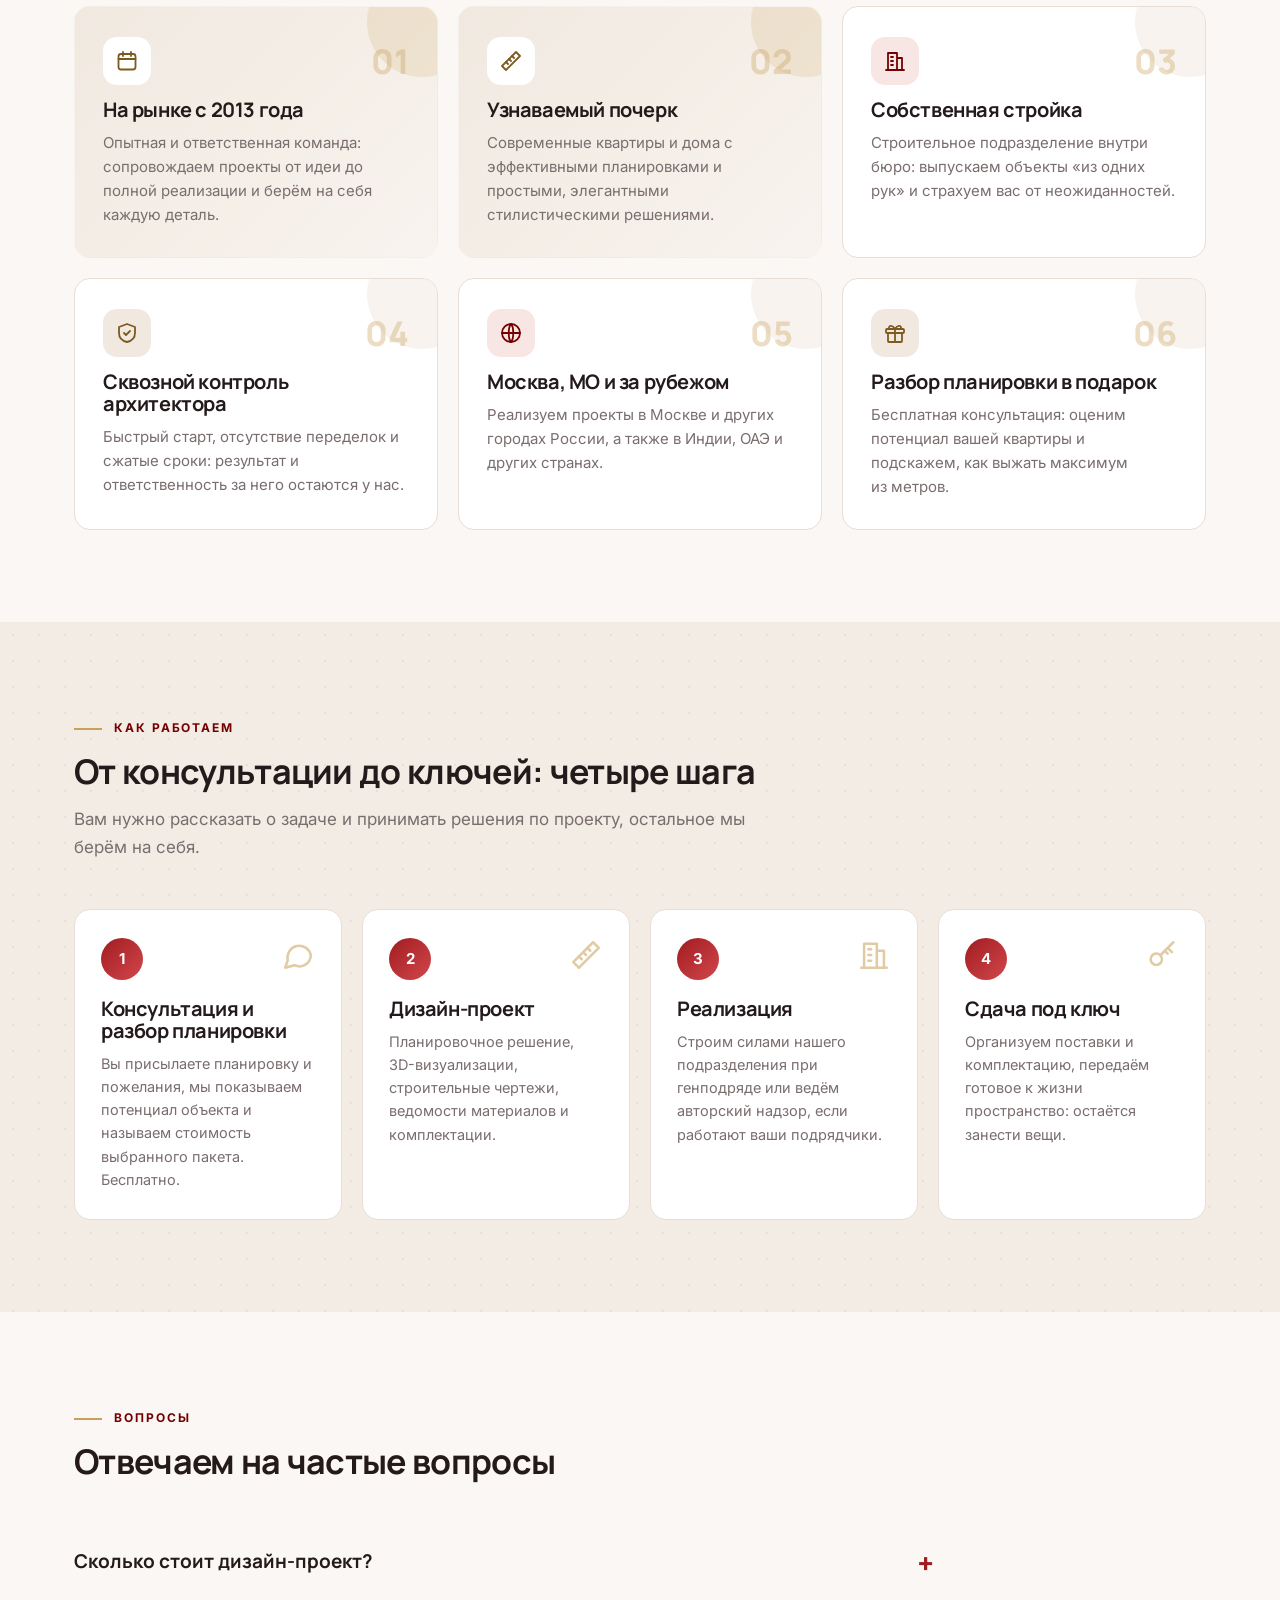
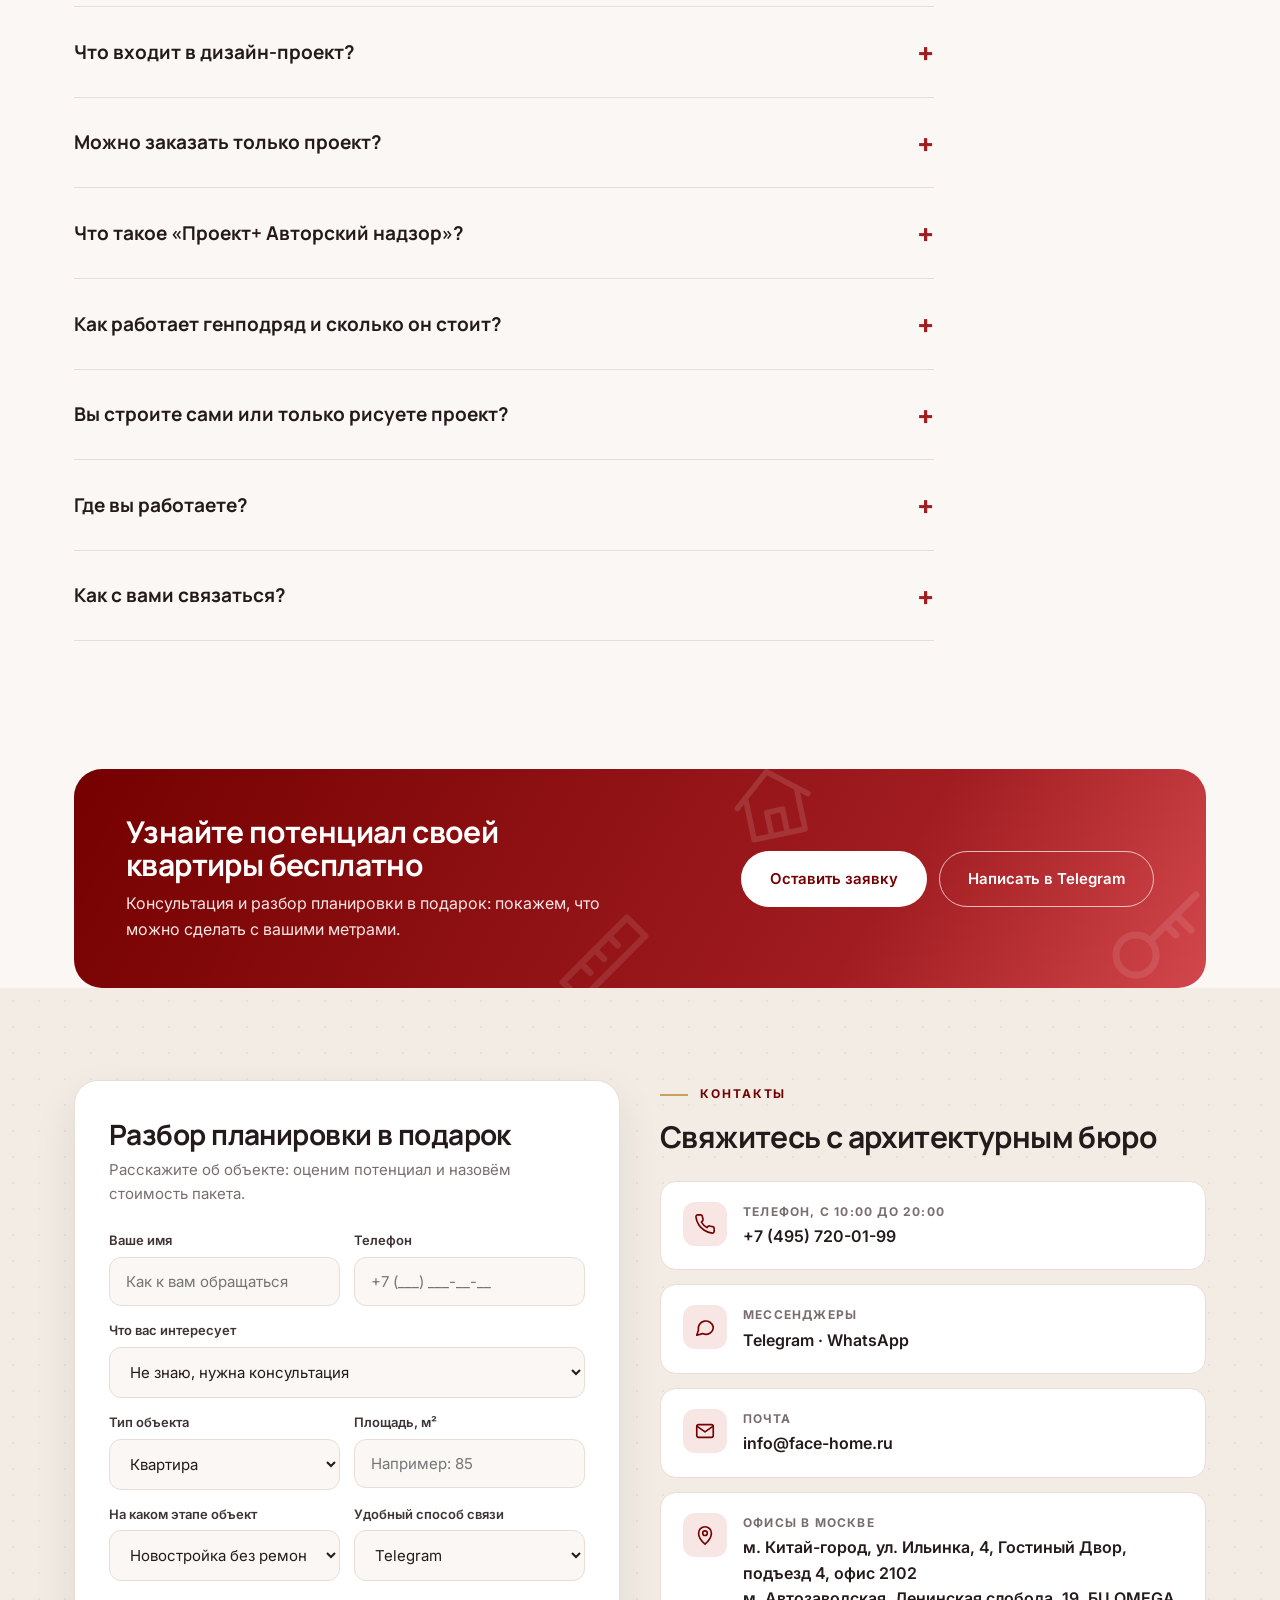
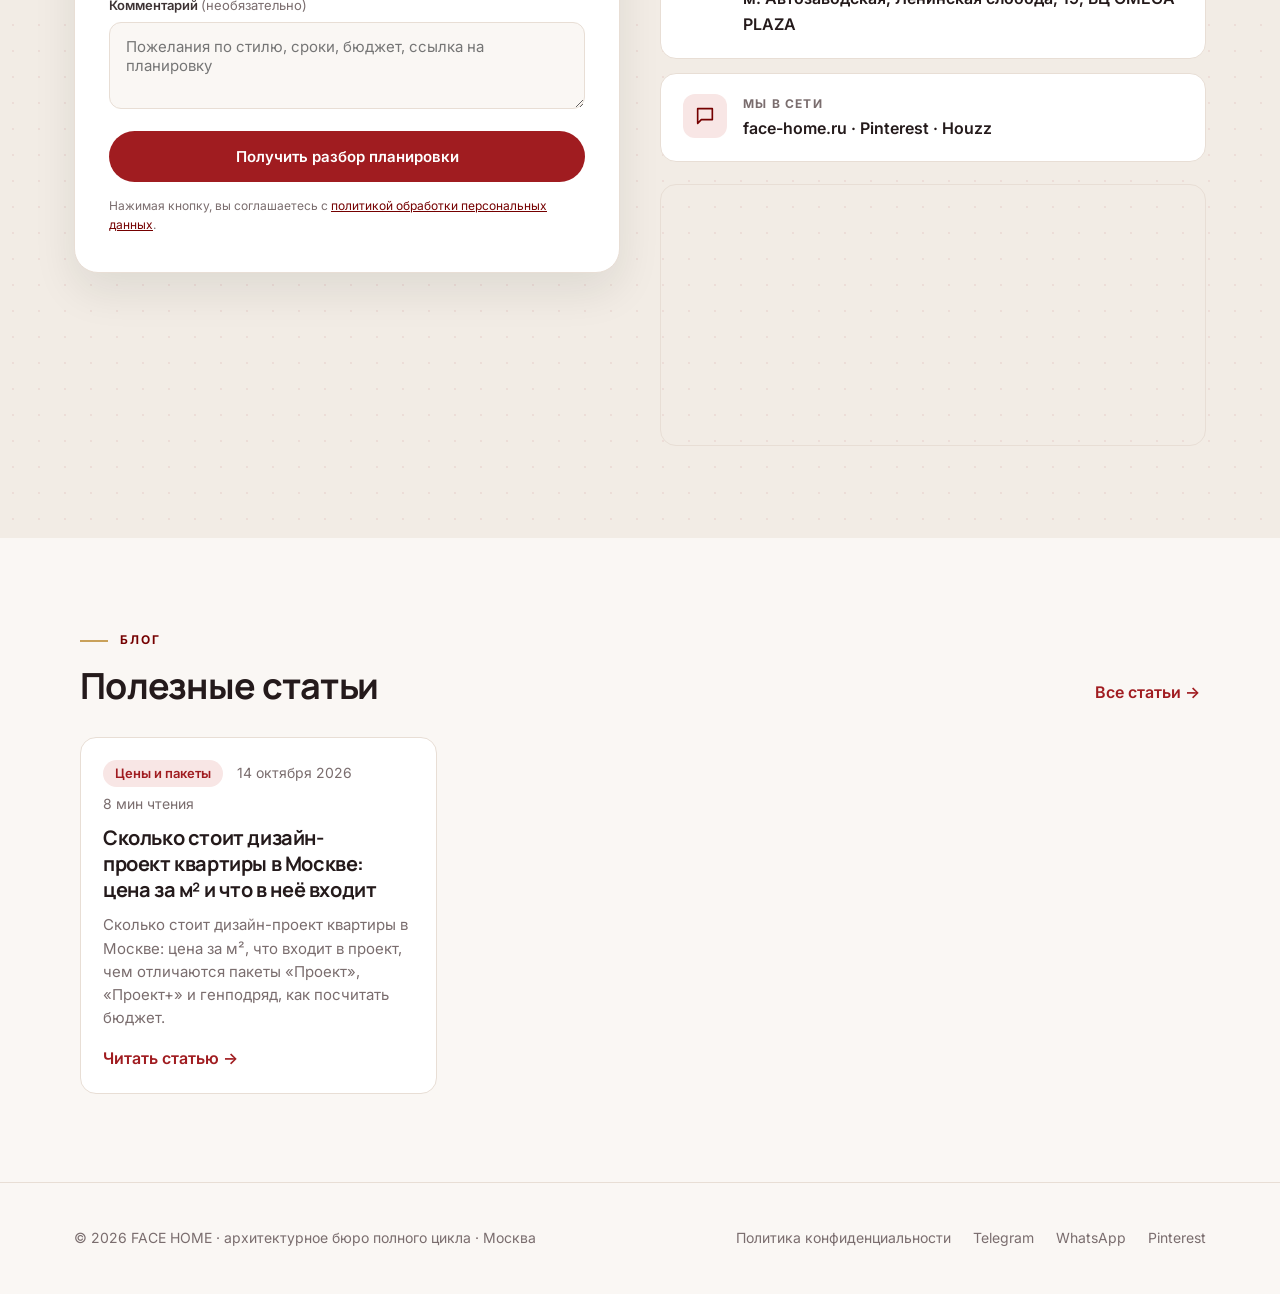
==== commit ef52f9a4: "blog: автообновление" ====
--- a/index.html
+++ b/index.html
@@ -50,7 +50,7 @@
       <a href="#process">Как работаем</a>
       <a href="#faq">Вопросы</a>
       <a href="#contact">Контакты</a>
-    <!-- BLOGNAV:START --><!-- BLOGNAV:END --></nav>
+    <!-- BLOGNAV:START --><a href="blog/">Блог</a><!-- BLOGNAV:END --></nav>
     <div class="header__right">
       <a href="tel:+74957200199" class="header__phone">+7 495 720-01-99</a>
       <a href="#contact" class="btn btn--primary">Разбор планировки</a>
@@ -535,7 +535,22 @@
   </div>
 </section>
 
-<!-- BLOG:START --><!-- BLOG:END -->
+<!-- BLOG:START -->
+<section class="b-home" id="blog">
+  <div class="container">
+    <div class="b-home__head"><div><p class="section-tag">Блог</p><h2>Полезные статьи</h2></div><a class="b-more" href="blog/">Все статьи</a></div>
+    <div class="b-grid"><article class="b-card">
+  
+  <div class="b-card__body">
+    <div class="b-meta"><span class="b-chip">Цены и пакеты</span><time datetime="2026-10-14">14 октября 2026</time><span>8 мин чтения</span></div>
+    <h3><a href="blog/skolko-stoit-dizayn-proekt-kvartiry/">Сколько стоит дизайн-проект квартиры в Москве: цена за м² и что в неё входит</a></h3>
+    <p>Сколько стоит дизайн-проект квартиры в Москве: цена за м², что входит в проект, чем отличаются пакеты «Проект», «Проект+» и генподряд, как посчитать бюджет.</p>
+    <a class="b-more" href="blog/skolko-stoit-dizayn-proekt-kvartiry/">Читать статью</a>
+  </div>
+</article></div>
+  </div>
+</section>
+<!-- BLOG:END -->
 </main>
 
 <footer class="footer">
